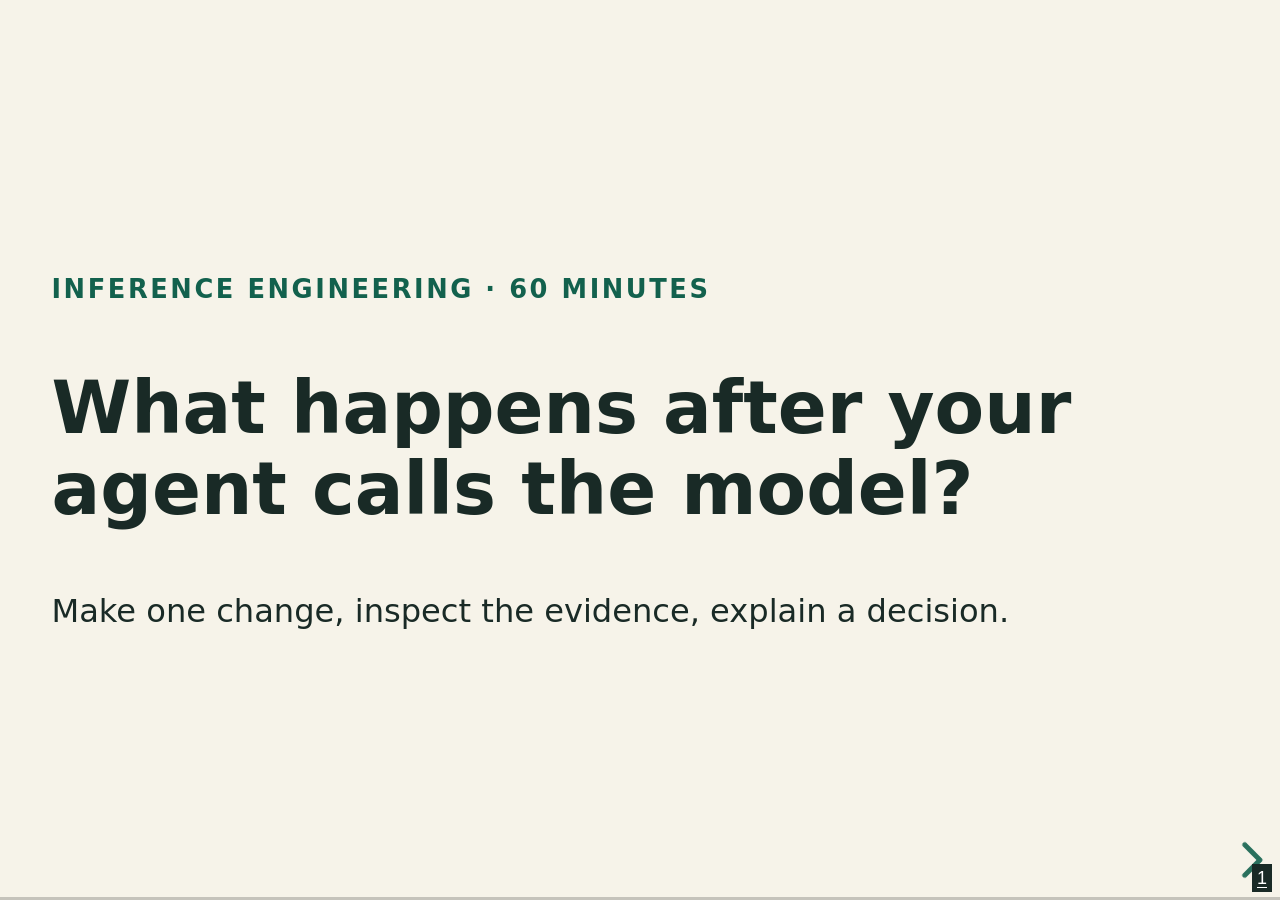
==== slides/index.html @ 0fb862ba "Build participant workshop with setup, editable exercises and solutions" ====
<!doctype html>
<html lang="en"><head><meta charset="utf-8"><meta name="viewport" content="width=device-width,initial-scale=1"><title>Inference workshop · from request to decision</title><link rel="stylesheet" href="vendor/reveal.css"><style>
:root{--paper:#f6f3e9;--ink:#192a26;--green:#12614d}.reveal-viewport{background:var(--paper)}.reveal{color:var(--ink);font:30px/1.4 system-ui,sans-serif}.reveal .slides{text-align:left}.reveal h1{font-size:2.25em;line-height:1.12}.reveal h2{font-size:1.65em;line-height:1.2}.reveal h3{font-size:.8em;color:var(--green);letter-spacing:.1em;text-transform:uppercase}.reveal p{margin:.6em 0}.reveal pre{box-shadow:none;background:#e5ebe3;border-left:5px solid var(--green);padding:18px;font-size:.62em;white-space:pre-wrap}.reveal code{font-family:ui-monospace,monospace}.reveal a{color:var(--green);text-underline-offset:.15em}.reveal small{font-size:.65em}.reveal .progress{color:var(--green)}.reveal .controls{color:var(--green)}.reveal .slide-number{font-size:18px;background:var(--ink)}.flow{display:flex;align-items:center;gap:24px;margin:40px 0}.flow span{border:2px solid var(--green);padding:20px}.reveal :focus-visible{outline:3px solid #9c4b19;outline-offset:5px}@media(prefers-reduced-motion:reduce){*{transition:none!important;animation:none!important}}@media print{.reveal section{page-break-after:always}}
</style></head><body><div class="reveal"><div class="slides">
<section><h3>Inference engineering · 60 minutes</h3><h1>What happens after your agent calls the model?</h1><p>Make one change, inspect the evidence, explain a decision.</p><aside class="notes">Ask: when you say faster, do you mean first useful text, one completed task, or finishing a batch? Invite two answers. This repo is a command-linked teaching companion; do not discuss candidate authors.</aside></section>
<section><h3>00–05 · Ready to work</h3><h2>Prove the small path first.</h2><pre>python3 workshop.py doctor
python3 workshop.py run 0 --repeat 1</pre><p>Open your editor and the saved JSON.</p><small>Windows: use <code>py -3</code> instead of <code>python3</code>.<br>Default: recorded data. Add <code>--source live</code> only when local setup passes.</small><aside class="notes">README and docs/SETUP.md contain installation and exact success criteria. Recorded mode does not require Ollama. Keep the room moving while any affected attendee switches tracks.</aside></section>
<section><h3>05–13 · Exercise 0</h3><h2>Follow one request.</h2><div class="flow"><span>Python client</span>→<span>Local Ollama</span>→<span>Text + counters</span></div><p>Read <code>generate()</code> in <code>workshop/runtime.py</code>.</p><pre>python3 workshop.py run 0 --source live --repeat 1</pre><small>Locate source, prompt, chunks, actual tokens and completion reason.</small><aside class="notes">If offline, omit --source live and explicitly describe the historic source. Point out that text chunks are not token counters. The final event establishes completion; a disconnected stream is a failed request.</aside></section>
<section><h3>13–23 · Exercise 1</h3><h2>When did useful text begin?</h2><p>Edit <code>exercises/ex01_stream.py</code>.</p><pre>python3 workshop.py check 1
python3 workshop.py run 1</pre><p>First nonempty text → first-text time.<br>Completed stream → request duration.</p><aside class="notes">The starter shows unfinished first-text timing. Find the first nonempty chunk and keep a zero timestamp. Compare participant_metrics with raw events. First-text time can include queueing and model loading; it is not GPU-only prefill.</aside></section>
<section><h3>23–33 · Exercise 2</h3><h2>Does a longer answer help?</h2><p>Edit <code>exercises/ex02_budget.py</code>: 32 → 96.</p><pre>python3 workshop.py check 2
python3 workshop.py run 2</pre><p>Predict, then inspect actual tokens, time and complete tips.</p><aside class="notes">Change only the second cap. Ask for at least three complete, actionable, nonduplicate workshop tips. Compare two repetitions, and say that a cap is not an exact length. Replaying the same saved run does not create another observation.</aside></section>
<section><h3>33–45 · Exercise 3</h3><h2>Four requests. One objective?</h2><p>Edit <code>exercises/ex03_concurrency.py</code>.</p><pre>python3 workshop.py check 3
python3 workshop.py run 3</pre><p>Compare one request's wait with the whole group's finish.</p><small>Saved data does not execute your scheduler; the code check does.<br>Use <code>--source live</code> to measure your implementation.</small><aside class="notes">Submit all jobs before waiting, bound max_workers, preserve order and propagate errors. Requested client concurrency is not observed model parallelism. The saved server allowed one model request at a time. Checkpoints verify overlap using mock jobs.</aside></section>
<section><h3>45–50 · Apply it</h3><h2>What would you change in your agent?</h2><p>Choose a user outcome and a quality floor.</p><p>Use a measurement to support one change.</p><p>Write what your evidence cannot tell you.</p><aside class="notes">Open docs/WORKSHEET.md. Take two examples and ask whether they optimize first response or total batch time. Quality and failed work matter alongside token speed.</aside></section>
<section><h3>50–55 · Read for mechanisms</h3><h2>Which bottleneck does the paper address?</h2><p><a href="https://arxiv.org/abs/2205.14135">FlashAttention</a> · attention and memory traffic</p><p><a href="https://arxiv.org/abs/2309.06180">PagedAttention / vLLM</a> · KV-cache memory management</p><p>What would you measure before adopting either?</p><aside class="notes">Keep this to five minutes. These local exercises do not benchmark either research implementation. Ask attendees to identify a resource, mechanism and test rather than repeat a speedup number.</aside></section>
<section><h3>55–60 · Close</h3><h2>Leave with an experiment.</h2><p>Keep the prompt and settings.<br>Keep the text and measurements.<br>State the next controlled change.</p><pre>python3 workshop.py check all</pre><small>Continue in <code>docs/WORKSHEET.md</code>; reference answers are in <code>solutions/</code>.</small><aside class="notes">Call out the limits: one device, two repetitions, fixed order and active prefix cache. Ask each attendee for one metric they will add to their own application. Leave time for questions and handoff.</aside></section>
</div></div><script src="vendor/reveal.js"></script><script src="vendor/notes.js"></script><script>Reveal.initialize({hash:true,slideNumber:true,transition:matchMedia('(prefers-reduced-motion: reduce)').matches?'none':'slide',width:1100,height:760,margin:.08,plugins:[RevealNotes]});</script></body></html>
---- slides/vendor/reveal.css ----
.reveal .stretch,.reveal .r-stretch{max-width:none;max-height:none}.reveal pre.stretch code,.reveal pre.r-stretch code{box-sizing:border-box;height:100%;max-height:100%}.reveal .r-fit-text{white-space:nowrap;display:inline-block}.reveal .r-stack{grid-template-rows:100%;display:grid}.reveal .r-stack>*{grid-area:1/1;margin:auto}.reveal .r-vstack,.reveal .r-hstack{display:flex}.reveal .r-vstack img,.reveal .r-vstack video,.reveal .r-hstack img,.reveal .r-hstack video{object-fit:contain;min-width:0;min-height:0}.reveal .r-vstack{flex-direction:column;justify-content:center;align-items:center}.reveal .r-hstack{flex-direction:row;justify-content:center;align-items:center}.reveal .items-stretch{align-items:stretch}.reveal .items-start{align-items:flex-start}.reveal .items-center{align-items:center}.reveal .items-end{align-items:flex-end}.reveal .justify-between{justify-content:space-between}.reveal .justify-around{justify-content:space-around}.reveal .justify-start{justify-content:flex-start}.reveal .justify-center{justify-content:center}.reveal .justify-end{justify-content:flex-end}html.reveal-full-page{width:100%;height:100vh;height:calc(var(--vh,1vh) * 100);height:100dvh;overflow:hidden}.reveal-viewport{color:#000;--r-controls-spacing:12px;--r-overlay-header-height:40px;--r-overlay-margin:0px;--r-overlay-padding:6px;--r-overlay-gap:5px;background-color:#fff;height:100%;margin:0;line-height:1;position:relative;overflow:hidden}@media screen and (width<=1024px),(height<=768px){.reveal-viewport{--r-overlay-header-height:26px}}.reveal-viewport:fullscreen{width:100%!important;height:100%!important;top:0!important;left:0!important;transform:none!important}.reveal .fragment{transition:all .2s}.reveal .fragment:not(.custom){opacity:0;visibility:hidden;will-change:opacity}.reveal .fragment.visible{opacity:1;visibility:inherit}.reveal .fragment.disabled{transition:none}.reveal .fragment.grow{opacity:1;visibility:inherit}.reveal .fragment.grow.visible{transform:scale(1.3)}.reveal .fragment.shrink{opacity:1;visibility:inherit}.reveal .fragment.shrink.visible{transform:scale(.7)}.reveal .fragment.zoom-in{transform:scale(.1)}.reveal .fragment.zoom-in.visible{transform:none}.reveal .fragment.fade-out{opacity:1;visibility:inherit}.reveal .fragment.fade-out.visible{opacity:0;visibility:hidden}.reveal .fragment.semi-fade-out{opacity:1;visibility:inherit}.reveal .fragment.semi-fade-out.visible{opacity:.5;visibility:inherit}.reveal .fragment.strike{opacity:1;visibility:inherit}.reveal .fragment.strike.visible{text-decoration:line-through}.reveal .fragment.fade-up{transform:translateY(40px)}.reveal .fragment.fade-up.visible{transform:translate(0)}.reveal .fragment.fade-down{transform:translateY(-40px)}.reveal .fragment.fade-down.visible{transform:translate(0)}.reveal .fragment.fade-right{transform:translate(-40px)}.reveal .fragment.fade-right.visible{transform:translate(0)}.reveal .fragment.fade-left{transform:translate(40px)}.reveal .fragment.fade-left.visible{transform:translate(0)}.reveal .fragment.fade-in-then-out,.reveal .fragment.current-visible{opacity:0;visibility:hidden}.reveal .fragment.fade-in-then-out.current-fragment,.reveal .fragment.current-visible.current-fragment{opacity:1;visibility:inherit}.reveal .fragment.fade-in-then-semi-out{opacity:0;visibility:hidden}.reveal .fragment.fade-in-then-semi-out.visible{opacity:.5;visibility:inherit}.reveal .fragment.fade-in-then-semi-out.current-fragment,.reveal .fragment.highlight-red,.reveal .fragment.highlight-current-red,.reveal .fragment.highlight-green,.reveal .fragment.highlight-current-green,.reveal .fragment.highlight-blue,.reveal .fragment.highlight-current-blue{opacity:1;visibility:inherit}.reveal .fragment.highlight-red.visible{color:#ff2c2d}.reveal .fragment.highlight-green.visible{color:#17ff2e}.reveal .fragment.highlight-blue.visible{color:#1b91ff}.reveal .fragment.highlight-current-red.current-fragment{color:#ff2c2d}.reveal .fragment.highlight-current-green.current-fragment{color:#17ff2e}.reveal .fragment.highlight-current-blue.current-fragment{color:#1b91ff}.reveal:after{content:"";font-style:italic}.reveal iframe{z-index:1}.reveal a{position:relative}@keyframes bounce-right{0%,10%,25%,40%,50%{transform:translate(0)}20%{transform:translate(10px)}30%{transform:translate(-5px)}}@keyframes bounce-left{0%,10%,25%,40%,50%{transform:translate(0)}20%{transform:translate(-10px)}30%{transform:translate(5px)}}@keyframes bounce-down{0%,10%,25%,40%,50%{transform:translateY(0)}20%{transform:translateY(10px)}30%{transform:translateY(-5px)}}.reveal .controls{top:auto;bottom:var(--r-controls-spacing);right:var(--r-controls-spacing);z-index:11;color:#000;pointer-events:none;font-size:10px;display:none;position:absolute;left:auto}.reveal .controls button{cursor:pointer;color:currentColor;z-index:2;pointer-events:auto;font-size:inherit;visibility:hidden;opacity:0;-webkit-appearance:none;-webkit-tap-highlight-color:#0000;background-color:#0000;border:0;outline:0;padding:0;transition:color .2s,opacity .2s,transform .2s;position:absolute;transform:scale(.9999)}.reveal .controls .controls-arrow:before,.reveal .controls .controls-arrow:after{content:"";transform-origin:.2em;will-change:transform;background-color:currentColor;border-radius:.25em;width:2.6em;height:.5em;transition:all .15s,background-color .8s;position:absolute;top:0;left:0}.reveal .controls .controls-arrow{width:3.6em;height:3.6em;position:relative}.reveal .controls .controls-arrow:before{transform:translate(.5em)translateY(1.55em)rotate(45deg)}.reveal .controls .controls-arrow:after{transform:translate(.5em)translateY(1.55em)rotate(-45deg)}.reveal .controls .controls-arrow:hover:before{transform:translate(.5em)translateY(1.55em)rotate(40deg)}.reveal .controls .controls-arrow:hover:after{transform:translate(.5em)translateY(1.55em)rotate(-40deg)}.reveal .controls .controls-arrow:active:before{transform:translate(.5em)translateY(1.55em)rotate(36deg)}.reveal .controls .controls-arrow:active:after{transform:translate(.5em)translateY(1.55em)rotate(-36deg)}.reveal .controls .navigate-left{bottom:3.2em;right:6.4em;transform:translate(-10px)}.reveal .controls .navigate-left.highlight{animation:2s ease-out 50 both bounce-left}.reveal .controls .navigate-right{bottom:3.2em;right:0;transform:translate(10px)}.reveal .controls .navigate-right .controls-arrow{transform:rotate(180deg)}.reveal .controls .navigate-right.highlight{animation:2s ease-out 50 both bounce-right}.reveal .controls .navigate-up{bottom:6.4em;right:3.2em;transform:translateY(-10px)}.reveal .controls .navigate-up .controls-arrow{transform:rotate(90deg)}.reveal .controls .navigate-down{padding-bottom:1.4em;bottom:-1.4em;right:3.2em;transform:translateY(10px)}.reveal .controls .navigate-down .controls-arrow{transform:rotate(-90deg)}.reveal .controls .navigate-down.highlight{animation:2s ease-out 50 both bounce-down}.reveal .controls[data-controls-back-arrows=faded] .navigate-up.enabled{opacity:.3}.reveal .controls[data-controls-back-arrows=faded] .navigate-up.enabled:hover{opacity:1}.reveal .controls[data-controls-back-arrows=hidden] .navigate-up.enabled{opacity:0;visibility:hidden}.reveal .controls .enabled{visibility:visible;opacity:.9;cursor:pointer;transform:none}.reveal .controls .enabled.fragmented{opacity:.5}.reveal .controls .enabled:hover,.reveal .controls .enabled.fragmented:hover{opacity:1}.reveal:not(.rtl) .controls[data-controls-back-arrows=faded] .navigate-left.enabled{opacity:.3}.reveal:not(.rtl) .controls[data-controls-back-arrows=faded] .navigate-left.enabled:hover{opacity:1}.reveal:not(.rtl) .controls[data-controls-back-arrows=hidden] .navigate-left.enabled{opacity:0;visibility:hidden}.reveal.rtl .controls[data-controls-back-arrows=faded] .navigate-right.enabled{opacity:.3}.reveal.rtl .controls[data-controls-back-arrows=faded] .navigate-right.enabled:hover{opacity:1}.reveal.rtl .controls[data-controls-back-arrows=hidden] .navigate-right.enabled{opacity:0;visibility:hidden}.reveal[data-navigation-mode=linear].has-horizontal-slides .navigate-up,.reveal[data-navigation-mode=linear].has-horizontal-slides .navigate-down{display:none}.reveal[data-navigation-mode=linear].has-horizontal-slides .navigate-left,.reveal:not(.has-vertical-slides) .controls .navigate-left{bottom:1.4em;right:5.5em}.reveal[data-navigation-mode=linear].has-horizontal-slides .navigate-right,.reveal:not(.has-vertical-slides) .controls .navigate-right{bottom:1.4em;right:.5em}.reveal:not(.has-horizontal-slides) .controls .navigate-up{bottom:5em;right:1.4em}.reveal:not(.has-horizontal-slides) .controls .navigate-down{bottom:.5em;right:1.4em}.reveal.has-dark-background .controls{color:#fff}.reveal.has-light-background .controls{color:#000}.reveal.no-hover .controls .controls-arrow:hover:before,.reveal.no-hover .controls .controls-arrow:active:before{transform:translate(.5em)translateY(1.55em)rotate(45deg)}.reveal.no-hover .controls .controls-arrow:hover:after,.reveal.no-hover .controls .controls-arrow:active:after{transform:translate(.5em)translateY(1.55em)rotate(-45deg)}@media screen and (width>=500px){.reveal-viewport{--r-controls-spacing:.8em}.reveal .controls[data-controls-layout=edges]{inset:0}.reveal .controls[data-controls-layout=edges] .navigate-left,.reveal .controls[data-controls-layout=edges] .navigate-right,.reveal .controls[data-controls-layout=edges] .navigate-up,.reveal .controls[data-controls-layout=edges] .navigate-down{bottom:auto;right:auto}.reveal .controls[data-controls-layout=edges] .navigate-left{top:50%;left:var(--r-controls-spacing);margin-top:-1.8em}.reveal .controls[data-controls-layout=edges] .navigate-right{top:50%;right:var(--r-controls-spacing);margin-top:-1.8em}.reveal .controls[data-controls-layout=edges] .navigate-up{top:var(--r-controls-spacing);margin-left:-1.8em;left:50%}.reveal .controls[data-controls-layout=edges] .navigate-down{bottom:calc(var(--r-controls-spacing) - 1.4em + .3em);margin-left:-1.8em;left:50%}}.reveal .progress{z-index:10;color:#fff;background-color:#0003;width:100%;height:3px;display:none;position:absolute;bottom:0;left:0}.reveal .progress:after{content:"";width:100%;height:10px;display:block;position:absolute;top:-10px}.reveal .progress span{transform-origin:0 0;background-color:currentColor;width:100%;height:100%;transition:transform .8s cubic-bezier(.26,.86,.44,.985);display:block;transform:scaleX(0)}.reveal .slide-number{z-index:31;color:#fff;background-color:#0006;padding:5px;font-family:Helvetica,sans-serif;font-size:12px;line-height:1;display:block;position:absolute;bottom:8px;right:8px}.reveal .slide-number a{color:currentColor}.reveal .slide-number-delimiter{margin:0 3px}.reveal{touch-action:pinch-zoom;width:100%;height:100%;position:relative;overflow:hidden}.reveal.embedded{touch-action:pan-y}.reveal.embedded.is-vertical-slide{touch-action:none}.reveal .slides{pointer-events:none;z-index:1;text-align:center;perspective:600px;perspective-origin:50% 40%;width:100%;height:100%;margin:auto;position:absolute;inset:0;overflow:visible}.reveal .slides>section{perspective:600px}.reveal .slides>section,.reveal .slides>section>section{pointer-events:auto;z-index:10;transform-style:flat;width:100%;transition:transform-origin .8s cubic-bezier(.26,.86,.44,.985),transform .8s cubic-bezier(.26,.86,.44,.985),visibility .8s cubic-bezier(.26,.86,.44,.985),opacity .8s cubic-bezier(.26,.86,.44,.985);display:none;position:absolute}.reveal[data-transition-speed=fast] .slides section{transition-duration:.4s}.reveal[data-transition-speed=slow] .slides section{transition-duration:1.2s}.reveal .slides section[data-transition-speed=fast]{transition-duration:.4s}.reveal .slides section[data-transition-speed=slow]{transition-duration:1.2s}.reveal .slides>section.stack{pointer-events:none;height:100%;padding-top:0;padding-bottom:0}.reveal .slides>section.present,.reveal .slides>section>section.present{z-index:11;opacity:1;display:block}.reveal .slides>section:empty,.reveal .slides>section>section:empty,.reveal .slides>section[data-background-interactive],.reveal .slides>section>section[data-background-interactive]{pointer-events:none}.reveal.center,.reveal.center .slides,.reveal.center .slides section{min-height:0!important}.reveal .slides>section:not(.present),.reveal .slides>section>section:not(.present){pointer-events:none}.reveal.overview .slides>section,.reveal.overview .slides>section>section{pointer-events:auto}.reveal .slides>section.past,.reveal .slides>section.future,.reveal .slides>section.past>section,.reveal .slides>section.future>section,.reveal .slides>section>section.past,.reveal .slides>section>section.future{opacity:0}.reveal .slides>section[data-transition=slide].past,.reveal .slides>section[data-transition~=slide-out].past,.reveal.slide .slides>section:not([data-transition]).past{transform:translate(-150%)}.reveal .slides>section[data-transition=slide].future,.reveal .slides>section[data-transition~=slide-in].future,.reveal.slide .slides>section:not([data-transition]).future{transform:translate(150%)}.reveal .slides>section>section[data-transition=slide].past,.reveal .slides>section>section[data-transition~=slide-out].past,.reveal.slide .slides>section>section:not([data-transition]).past{transform:translateY(-150%)}.reveal .slides>section>section[data-transition=slide].future,.reveal .slides>section>section[data-transition~=slide-in].future,.reveal.slide .slides>section>section:not([data-transition]).future{transform:translateY(150%)}.reveal .slides>section[data-transition=linear].past,.reveal .slides>section[data-transition~=linear-out].past,.reveal.linear .slides>section:not([data-transition]).past{transform:translate(-150%)}.reveal .slides>section[data-transition=linear].future,.reveal .slides>section[data-transition~=linear-in].future,.reveal.linear .slides>section:not([data-transition]).future{transform:translate(150%)}.reveal .slides>section>section[data-transition=linear].past,.reveal .slides>section>section[data-transition~=linear-out].past,.reveal.linear .slides>section>section:not([data-transition]).past{transform:translateY(-150%)}.reveal .slides>section>section[data-transition=linear].future,.reveal .slides>section>section[data-transition~=linear-in].future,.reveal.linear .slides>section>section:not([data-transition]).future{transform:translateY(150%)}.reveal .slides section[data-transition=default].stack,.reveal.default .slides section.stack{transform-style:preserve-3d}.reveal .slides>section[data-transition=default].past,.reveal .slides>section[data-transition~=default-out].past,.reveal.default .slides>section:not([data-transition]).past{transform:translate(-100%)rotateY(-90deg)translate(-100%)}.reveal .slides>section[data-transition=default].future,.reveal .slides>section[data-transition~=default-in].future,.reveal.default .slides>section:not([data-transition]).future{transform:translate(100%)rotateY(90deg)translate(100%)}.reveal .slides>section>section[data-transition=default].past,.reveal .slides>section>section[data-transition~=default-out].past,.reveal.default .slides>section>section:not([data-transition]).past{transform:translateY(-300px)rotateX(70deg)translateY(-300px)}.reveal .slides>section>section[data-transition=default].future,.reveal .slides>section>section[data-transition~=default-in].future,.reveal.default .slides>section>section:not([data-transition]).future{transform:translateY(300px)rotateX(-70deg)translateY(300px)}.reveal .slides section[data-transition=convex].stack,.reveal.convex .slides section.stack{transform-style:preserve-3d}.reveal .slides>section[data-transition=convex].past,.reveal .slides>section[data-transition~=convex-out].past,.reveal.convex .slides>section:not([data-transition]).past{transform:translate(-100%)rotateY(-90deg)translate(-100%)}.reveal .slides>section[data-transition=convex].future,.reveal .slides>section[data-transition~=convex-in].future,.reveal.convex .slides>section:not([data-transition]).future{transform:translate(100%)rotateY(90deg)translate(100%)}.reveal .slides>section>section[data-transition=convex].past,.reveal .slides>section>section[data-transition~=convex-out].past,.reveal.convex .slides>section>section:not([data-transition]).past{transform:translateY(-300px)rotateX(70deg)translateY(-300px)}.reveal .slides>section>section[data-transition=convex].future,.reveal .slides>section>section[data-transition~=convex-in].future,.reveal.convex .slides>section>section:not([data-transition]).future{transform:translateY(300px)rotateX(-70deg)translateY(300px)}.reveal .slides section[data-transition=concave].stack,.reveal.concave .slides section.stack{transform-style:preserve-3d}.reveal .slides>section[data-transition=concave].past,.reveal .slides>section[data-transition~=concave-out].past,.reveal.concave .slides>section:not([data-transition]).past{transform:translate(-100%)rotateY(90deg)translate(-100%)}.reveal .slides>section[data-transition=concave].future,.reveal .slides>section[data-transition~=concave-in].future,.reveal.concave .slides>section:not([data-transition]).future{transform:translate(100%)rotateY(-90deg)translate(100%)}.reveal .slides>section>section[data-transition=concave].past,.reveal .slides>section>section[data-transition~=concave-out].past,.reveal.concave .slides>section>section:not([data-transition]).past{transform:translateY(-80%)rotateX(-70deg)translateY(-80%)}.reveal .slides>section>section[data-transition=concave].future,.reveal .slides>section>section[data-transition~=concave-in].future,.reveal.concave .slides>section>section:not([data-transition]).future{transform:translateY(80%)rotateX(70deg)translateY(80%)}.reveal .slides section[data-transition=zoom],.reveal.zoom .slides section:not([data-transition]){transition-timing-function:ease}.reveal .slides>section[data-transition=zoom].past,.reveal .slides>section[data-transition~=zoom-out].past,.reveal.zoom .slides>section:not([data-transition]).past{visibility:hidden;transform:scale(16)}.reveal .slides>section[data-transition=zoom].future,.reveal .slides>section[data-transition~=zoom-in].future,.reveal.zoom .slides>section:not([data-transition]).future{visibility:hidden;transform:scale(.2)}.reveal .slides>section>section[data-transition=zoom].past,.reveal .slides>section>section[data-transition~=zoom-out].past,.reveal.zoom .slides>section>section:not([data-transition]).past{transform:scale(16)}.reveal .slides>section>section[data-transition=zoom].future,.reveal .slides>section>section[data-transition~=zoom-in].future,.reveal.zoom .slides>section>section:not([data-transition]).future{transform:scale(.2)}.reveal.cube .slides{perspective:1300px}.reveal.cube .slides section{backface-visibility:hidden;box-sizing:border-box;min-height:700px;transform-style:preserve-3d;padding:30px}.reveal.center.cube .slides section{min-height:0}.reveal.cube .slides section:not(.stack):before{content:"";background:#0000001a;border-radius:4px;width:100%;height:100%;display:block;position:absolute;top:0;left:0;transform:translateZ(-20px)}.reveal.cube .slides section:not(.stack):after{content:"";z-index:1;background:0 0;border-radius:4px;width:90%;height:30px;display:block;position:absolute;bottom:0;left:5%;transform:translateZ(-90px)rotateX(65deg);box-shadow:0 95px 25px #0003}.reveal.cube .slides>section.stack{background:0 0;padding:0}.reveal.cube .slides>section.past{transform-origin:100% 0;transform:translate(-100%)rotateY(-90deg)}.reveal.cube .slides>section.future{transform-origin:0 0;transform:translate(100%)rotateY(90deg)}.reveal.cube .slides>section>section.past{transform-origin:0 100%;transform:translateY(-100%)rotateX(90deg)}.reveal.cube .slides>section>section.future{transform-origin:0 0;transform:translateY(100%)rotateX(-90deg)}.reveal.page .slides{perspective-origin:0%;perspective:3000px}.reveal.page .slides section{box-sizing:border-box;min-height:700px;transform-style:preserve-3d;padding:30px}.reveal.page .slides section.past{z-index:12}.reveal.page .slides section:not(.stack):before{content:"";background:#0000001a;width:100%;height:100%;display:block;position:absolute;top:0;left:0;transform:translateZ(-20px)}.reveal.page .slides section:not(.stack):after{content:"";z-index:1;background:0 0;border-radius:4px;width:90%;height:30px;display:block;position:absolute;bottom:0;left:5%;transform:translateZ(-90px)rotateX(65deg);box-shadow:0 95px 25px #0003}.reveal.page .slides>section.stack{background:0 0;padding:0}.reveal.page .slides>section.past{transform-origin:0 0;transform:translate(-40%)rotateY(-80deg)}.reveal.page .slides>section.future{transform-origin:100% 0;transform:translate(0,0)}.reveal.page .slides>section>section.past{transform-origin:0 0;transform:translateY(-40%)rotateX(80deg)}.reveal.page .slides>section>section.future{transform-origin:0 100%;transform:translate(0,0)}.reveal .slides section[data-transition=fade],.reveal.fade .slides section:not([data-transition]),.reveal.fade .slides>section>section:not([data-transition]){transition:opacity .5s;transform:none}.reveal.fade.overview .slides section,.reveal.fade.overview .slides>section>section{transition:none}.reveal .slides section[data-transition=none],.reveal.none .slides section:not([data-transition]){transition:none;transform:none}.reveal .pause-overlay{visibility:hidden;opacity:0;z-index:100;background:#000;width:100%;height:100%;transition:all 1s;position:absolute;top:0;left:0}.reveal .pause-overlay .resume-button{color:#ccc;cursor:pointer;background:0 0;border:2px solid #ccc;border-radius:2px;padding:6px 14px;font-size:16px;position:absolute;bottom:20px;right:20px}.reveal .pause-overlay .resume-button:hover{color:#fff;border-color:#fff}.reveal.paused .pause-overlay{visibility:visible;opacity:1}.reveal .no-transition,.reveal .no-transition *,.reveal .slides.disable-slide-transitions section{transition:none!important}.reveal .slides.disable-slide-transitions section{transform:none!important}.reveal .backgrounds{perspective:600px;width:100%;height:100%;position:absolute;top:0;left:0}.reveal .slide-background{opacity:0;visibility:hidden;background-color:#0000;width:100%;height:100%;transition:all .8s cubic-bezier(.26,.86,.44,.985);display:none;position:absolute;overflow:hidden}.reveal .slide-background-content{background-position:50%;background-repeat:no-repeat;background-size:cover;width:100%;height:100%;position:absolute}.reveal .slide-background.stack{display:block}.reveal .slide-background.present{opacity:1;visibility:visible;z-index:2}.print-pdf .reveal .slide-background{opacity:1!important;visibility:visible!important}.reveal .slide-background video{object-fit:cover;width:100%;max-width:none;height:100%;max-height:none;position:absolute;top:0;left:0}.reveal .slide-background[data-background-size=contain] video{object-fit:contain}.reveal[data-background-transition=none]>.backgrounds .slide-background:not([data-background-transition]),.reveal>.backgrounds .slide-background[data-background-transition=none]{transition:none}.reveal[data-background-transition=slide]>.backgrounds .slide-background:not([data-background-transition]),.reveal>.backgrounds .slide-background[data-background-transition=slide]{opacity:1}.reveal[data-background-transition=slide]>.backgrounds .slide-background.past:not([data-background-transition]),.reveal>.backgrounds .slide-background.past[data-background-transition=slide]{transform:translate(-100%)}.reveal[data-background-transition=slide]>.backgrounds .slide-background.future:not([data-background-transition]),.reveal>.backgrounds .slide-background.future[data-background-transition=slide]{transform:translate(100%)}.reveal[data-background-transition=slide]>.backgrounds .slide-background>.slide-background.past:not([data-background-transition]),.reveal>.backgrounds .slide-background>.slide-background.past[data-background-transition=slide]{transform:translateY(-100%)}.reveal[data-background-transition=slide]>.backgrounds .slide-background>.slide-background.future:not([data-background-transition]),.reveal>.backgrounds .slide-background>.slide-background.future[data-background-transition=slide]{transform:translateY(100%)}.reveal[data-background-transition=convex]>.backgrounds .slide-background.past:not([data-background-transition]),.reveal>.backgrounds .slide-background.past[data-background-transition=convex]{opacity:0;transform:translate(-100%)rotateY(-90deg)translate(-100%)}.reveal[data-background-transition=convex]>.backgrounds .slide-background.future:not([data-background-transition]),.reveal>.backgrounds .slide-background.future[data-background-transition=convex]{opacity:0;transform:translate(100%)rotateY(90deg)translate(100%)}.reveal[data-background-transition=convex]>.backgrounds .slide-background>.slide-background.past:not([data-background-transition]),.reveal>.backgrounds .slide-background>.slide-background.past[data-background-transition=convex]{opacity:0;transform:translateY(-100%)rotateX(90deg)translateY(-100%)}.reveal[data-background-transition=convex]>.backgrounds .slide-background>.slide-background.future:not([data-background-transition]),.reveal>.backgrounds .slide-background>.slide-background.future[data-background-transition=convex]{opacity:0;transform:translateY(100%)rotateX(-90deg)translateY(100%)}.reveal[data-background-transition=concave]>.backgrounds .slide-background.past:not([data-background-transition]),.reveal>.backgrounds .slide-background.past[data-background-transition=concave]{opacity:0;transform:translate(-100%)rotateY(90deg)translate(-100%)}.reveal[data-background-transition=concave]>.backgrounds .slide-background.future:not([data-background-transition]),.reveal>.backgrounds .slide-background.future[data-background-transition=concave]{opacity:0;transform:translate(100%)rotateY(-90deg)translate(100%)}.reveal[data-background-transition=concave]>.backgrounds .slide-background>.slide-background.past:not([data-background-transition]),.reveal>.backgrounds .slide-background>.slide-background.past[data-background-transition=concave]{opacity:0;transform:translateY(-100%)rotateX(-90deg)translateY(-100%)}.reveal[data-background-transition=concave]>.backgrounds .slide-background>.slide-background.future:not([data-background-transition]),.reveal>.backgrounds .slide-background>.slide-background.future[data-background-transition=concave]{opacity:0;transform:translateY(100%)rotateX(90deg)translateY(100%)}.reveal[data-background-transition=zoom]>.backgrounds .slide-background:not([data-background-transition]),.reveal>.backgrounds .slide-background[data-background-transition=zoom]{transition-timing-function:ease}.reveal[data-background-transition=zoom]>.backgrounds .slide-background.past:not([data-background-transition]),.reveal>.backgrounds .slide-background.past[data-background-transition=zoom]{opacity:0;visibility:hidden;transform:scale(16)}.reveal[data-background-transition=zoom]>.backgrounds .slide-background.future:not([data-background-transition]),.reveal>.backgrounds .slide-background.future[data-background-transition=zoom]{opacity:0;visibility:hidden;transform:scale(.2)}.reveal[data-background-transition=zoom]>.backgrounds .slide-background>.slide-background.past:not([data-background-transition]),.reveal>.backgrounds .slide-background>.slide-background.past[data-background-transition=zoom]{opacity:0;visibility:hidden;transform:scale(16)}.reveal[data-background-transition=zoom]>.backgrounds .slide-background>.slide-background.future:not([data-background-transition]),.reveal>.backgrounds .slide-background>.slide-background.future[data-background-transition=zoom]{opacity:0;visibility:hidden;transform:scale(.2)}.reveal[data-transition-speed=fast]>.backgrounds .slide-background{transition-duration:.4s}.reveal[data-transition-speed=slow]>.backgrounds .slide-background{transition-duration:1.2s}.reveal [data-auto-animate-target^=unmatched]{will-change:opacity}.reveal section[data-auto-animate]:not(.stack):not([data-auto-animate=running]) [data-auto-animate-target^=unmatched]{opacity:0}.reveal.overview{perspective-origin:50%;perspective:700px}.reveal.overview .slides section{cursor:pointer;box-sizing:border-box;height:100%;overflow:hidden;opacity:1!important;visibility:visible!important;top:0!important}.reveal.overview .slides section:hover,.reveal.overview .slides section.present{outline-offset:10px;outline:10px solid #96969699}.reveal.overview .slides section.present{outline:10px solid var(--r-link-color)}.reveal.overview .slides section .fragment{opacity:1;transition:none}.reveal.overview .slides section:after,.reveal.overview .slides section:before{display:none!important}.reveal.overview .slides>section.stack{background:0 0;outline:none;padding:0;overflow:visible;top:0!important}.reveal.overview .backgrounds{perspective:inherit}.reveal.overview .backgrounds .slide-background{opacity:1;visibility:visible;outline-offset:10px;outline:10px solid #9696961a}.reveal.overview .backgrounds .slide-background.stack{overflow:visible}.reveal.overview .slides section,.reveal.overview-deactivating .slides section,.reveal.overview .backgrounds .slide-background,.reveal.overview-deactivating .backgrounds .slide-background{transition:none}.reveal.rtl .slides,.reveal.rtl .slides h1,.reveal.rtl .slides h2,.reveal.rtl .slides h3,.reveal.rtl .slides h4,.reveal.rtl .slides h5,.reveal.rtl .slides h6{direction:rtl;font-family:sans-serif}.reveal.rtl pre,.reveal.rtl code{direction:ltr}.reveal.rtl ol,.reveal.rtl ul{text-align:right}.reveal.rtl .progress span{transform-origin:100% 0}.reveal.has-parallax-background .backgrounds{transition:all .8s}.reveal.has-parallax-background[data-transition-speed=fast] .backgrounds{transition-duration:.4s}.reveal.has-parallax-background[data-transition-speed=slow] .backgrounds{transition-duration:1.2s}@keyframes fade-in{0%{opacity:0}to{opacity:1}}@keyframes scale-up{0%{transform:scale(.95)}to{transform:scale(1)}}.reveal [data-preview-image],.reveal [data-preview-video],.reveal [data-preview-link]:not(a):not([data-preview-link=false]){cursor:zoom-in}.r-overlay{top:var(--r-overlay-margin);right:var(--r-overlay-margin);bottom:var(--r-overlay-margin);left:var(--r-overlay-margin);border-radius:min(var(--r-overlay-margin), 6px);z-index:99;-webkit-backdrop-filter:blur(10px);backdrop-filter:blur(10px);color:#fff;background:#000000f2;font-family:ui-sans-serif,system-ui,-apple-system,Helvetica,sans-serif;transition:all .3s;animation:.3s fade-in;position:absolute}.r-overlay-viewport{top:var(--r-overlay-padding);right:var(--r-overlay-padding);bottom:var(--r-overlay-padding);left:var(--r-overlay-padding);gap:var(--r-overlay-gap);flex-direction:column;display:flex;position:absolute}.r-overlay-header{z-index:2;box-sizing:border-box;height:var(--r-overlay-header-height);justify-content:flex-end;align-items:center;gap:6px;display:flex}.r-overlay-header .r-overlay-header-button{all:unset;min-width:var(--r-overlay-header-height);min-height:var(--r-overlay-header-height);padding:0 calc(var(--r-overlay-header-height) / 4);opacity:1;cursor:pointer;box-sizing:border-box;border-radius:6px;justify-content:center;align-items:center;gap:8px;font-size:18px;display:flex}.r-overlay-header .r-overlay-header-button:hover{opacity:1;background-color:#ffffff26}.r-overlay-header .icon{background-position:50%;background-repeat:no-repeat;background-size:100%;width:20px;height:20px;display:inline-block}.r-overlay-close .icon{background-image:url([data-uri])}.r-overlay-external .icon{background-image:url([data-uri])}.r-overlay-content{background-color:#141414cc;border-radius:6px;flex-grow:1;place-items:center;animation:.5s cubic-bezier(.26,.86,.44,.985) scale-up;display:grid;position:relative;overflow:hidden}.r-overlay-spinner{z-index:10;visibility:hidden;opacity:0;background-image:url([data-uri]%2F%2F%2F6%2Bvr8nJybW1tcDAwOjo6Nvb26ioqKOjo7Ozs%2FLy8vz8%2FAAAAAAAAAAAACH%2FC05FVFNDQVBFMi4wAwEAAAAh%2FhpDcmVhdGVkIHdpdGggYWpheGxvYWQuaW5mbwAh%[base64]%2FV%2FnmOM82XiHRLYKhKP1oZmADdEAAAh%2BQQJCgAAACwAAAAAIAAgAAAE6hDISWlZpOrNp1lGNRSdRpDUolIGw5RUYhhHukqFu8DsrEyqnWThGvAmhVlteBvojpTDDBUEIFwMFBRAmBkSgOrBFZogCASwBDEY%2FCZSg7GSE0gSCjQBMVG023xWBhklAnoEdhQEfyNqMIcKjhRsjEdnezB%2BA4k8gTwJhFuiW4dokXiloUepBAp5qaKpp6%2BHo7aWW54wl7obvEe0kRuoplCGepwSx2jJvqHEmGt6whJpGpfJCHmOoNHKaHx61WiSR92E4lbFoq%2BB6QDtuetcaBPnW6%2BO7wDHpIiK9SaVK5GgV543tzjgGcghAgAh%[base64]%2B%2BG%2Bw48edZPK%2BM6hLJpQg484enXIdQFSS1u6UhksENEQAAIfkECQoAAAAsAAAAACAAIAAABOcQyEmpGKLqzWcZRVUQnZYg1aBSh2GUVEIQ2aQOE%2BG%2BcD4ntpWkZQj1JIiZIogDFFyHI0UxQwFugMSOFIPJftfVAEoZLBbcLEFhlQiqGp1Vd140AUklUN3eCA51C1EWMzMCezCBBmkxVIVHBWd3HHl9JQOIJSdSnJ0TDKChCwUJjoWMPaGqDKannasMo6WnM562R5YluZRwur0wpgqZE7NKUm%2BFNRPIhjBJxKZteWuIBMN4zRMIVIhffcgojwCF117i4nlLnY5ztRLsnOk%2BaV%2BoJY7V7m76PdkS4trKcdg0Zc0tTcKkRAAAIfkECQoAAAAsAAAAACAAIAAABO4QyEkpKqjqzScpRaVkXZWQEximw1BSCUEIlDohrft6cpKCk5xid5MNJTaAIkekKGQkWyKHkvhKsR7ARmitkAYDYRIbUQRQjWBwJRzChi9CRlBcY1UN4g0%[base64]%[base64]%2BE71SRQeyqUToLA7VxF0JDyIQh%2FMVVPMt1ECZlfcjZJ9mIKoaTl1MRIl5o4CUKXOwmyrCInCKqcWtvadL2SYhyASyNDJ0uIiRMDjI0Fd30%2FiI2UA5GSS5UDj2l6NoqgOgN4gksEBgYFf0FDqKgHnyZ9OX8HrgYHdHpcHQULXAS2qKpENRg7eAMLC7kTBaixUYFkKAzWAAnLC7FLVxLWDBLKCwaKTULgEwbLA4hJtOkSBNqITT3xEgfLpBtzE%2FjiuL04RGEBgwWhShRgQExHBAAh%2BQQJCgAAACwAAAAAIAAgAAAE7xDISWlSqerNpyJKhWRdlSAVoVLCWk6JKlAqAavhO9UkUHsqlE6CwO1cRdCQ8iEIfzFVTzLdRAmZX3I2SfZiCqGk5dTESJeaOAlClzsJsqwiJwiqnFrb2nS9kmIcgEsjQydLiIlHehhpejaIjzh9eomSjZR%[base64]%2BE71SRQeyqUToLA7VxF0JDyIQh%[base64]%2BE71SRQeyqUToLA7VxF0JDyIQh%2FMVVPMt1ECZlfcjZJ9mIKoaTl1MRIl5o4CUKXOwmyrCInCKqcWtvadL2SYhyASyNDJ0uIiUd6GAULDJCRiXo1CpGXDJOUjY%2BYip9DhToJA4RBLwMLCwVDfRgbBAaqqoZ1XBMHswsHtxtFaH1iqaoGNgAIxRpbFAgfPQSqpbgGBqUD1wBXeCYp1AYZ19JJOYgH1KwA4UBvQwXUBxPqVD9L3sbp2BNk2xvvFPJd%2BMFCN6HAAIKgNggY0KtEBAAh%[base64]%2BvsYMDAzZQPC9VCNkDWUhGkuE5PxJNwiUK4UfLzOlD4WvzAHaoG9nxPi5d%2BjYUqfAhhykOFwJWiAAAIfkECQoAAAAsAAAAACAAIAAABPAQyElpUqnqzaciSoVkXVUMFaFSwlpOCcMYlErAavhOMnNLNo8KsZsMZItJEIDIFSkLGQoQTNhIsFehRww2CQLKF0tYGKYSg%2BygsZIuNqJksKgbfgIGepNo2cIUB3V1B3IvNiBYNQaDSTtfhhx0CwVPI0UJe0%2Bbm4g5VgcGoqOcnjmjqDSdnhgEoamcsZuXO1aWQy8KAwOAuTYYGwi7w5h%2BKr0SJ8MFihpNbx%2B4Erq7BYBuzsdiH1jCAzoSfl0rVirNbRXlBBlLX%2BBP0XJLAPGzTkAuAOqb0WT5AH7OcdCm5B8TgRwSRKIHQtaLCwg1RAAAOwAAAAAAAAAAAA%3D%3D);width:32px;height:32px;margin:-16px 0 0 -16px;display:block;position:absolute;top:50%;left:50%}.r-overlay-preview .r-overlay-content iframe{opacity:0;visibility:hidden;border:0;width:100%;max-width:100%;height:100%;max-height:100%;transition:all .3s}.r-overlay-preview[data-state=loaded] iframe{opacity:1;visibility:visible}.r-overlay-preview .r-overlay-content img,.r-overlay-preview .r-overlay-content video{object-fit:scale-down;width:100%;max-width:100%;height:100%;max-height:100%;margin:0;position:absolute}.r-overlay-preview[data-preview-fit=none] img,.r-overlay-preview[data-preview-fit=none] video{object-fit:none}.r-overlay-preview[data-preview-fit=scale-down] img,.r-overlay-preview[data-preview-fit=scale-down] video{object-fit:scale-down}.r-overlay-preview[data-preview-fit=contain] img,.r-overlay-preview[data-preview-fit=contain] video{object-fit:contain}.r-overlay-preview[data-preview-fit=cover] img,.r-overlay-preview[data-preview-fit=cover] video{object-fit:cover}.r-overlay-preview[data-state=loaded] .r-overlay-content-inner{z-index:-1;text-align:center;letter-spacing:normal;width:100%;position:absolute;top:45%;left:0}.r-overlay-preview .r-overlay-error{color:orange;font-size:18px}.r-overlay-preview .x-frame-error{opacity:0;transition:opacity .3s .3s}.r-overlay-preview[data-state=loaded] .x-frame-error{opacity:1}.r-overlay-preview[data-state=loading] .r-overlay-spinner{opacity:.6;visibility:visible}.r-overlay-help .r-overlay-content{overflow:auto}.r-overlay-help-content{text-align:center;letter-spacing:normal;max-width:560px;margin:auto;padding:20px 0}.r-overlay-help-content .title{margin-top:0;font-size:20px}.r-overlay-help .r-overlay-help-content table{border-collapse:collapse;text-align:left;border:1px solid #fff;font-size:16px}.r-overlay-help .r-overlay-help-content table th,.r-overlay-help .r-overlay-help-content table td{vertical-align:middle;border:1px solid #fff;width:240px;padding:14px}.r-overlay-help .r-overlay-help-content table th{padding-top:20px;padding-bottom:20px}.reveal .playback{z-index:30;cursor:pointer;-webkit-tap-highlight-color:#0000;transition:all .4s;position:absolute;bottom:20px;left:15px}.reveal.overview .playback{opacity:0;visibility:hidden}.reveal .hljs{min-height:100%}.reveal .hljs table{margin:initial}.reveal .hljs-ln-code,.reveal .hljs-ln-numbers{border:0;padding:0}.reveal .hljs-ln-numbers{opacity:.6;text-align:right;vertical-align:top;padding-right:.75em}.reveal .hljs.has-highlights tr:not(.highlight-line){opacity:.4}.reveal .hljs.has-highlights.fragment{transition:all .2s}.reveal .hljs:not(:first-child).fragment{box-sizing:border-box;width:100%;position:absolute;top:0;left:0}.reveal pre[data-auto-animate-target]{overflow:hidden}.reveal pre[data-auto-animate-target] code{height:100%}.reveal .roll{vertical-align:top;perspective:400px;perspective-origin:50%;line-height:1.2;display:inline-block;overflow:hidden}.reveal .roll:hover{text-shadow:none;background:0 0}.reveal .roll span{pointer-events:none;transform-origin:50% 0;transform-style:preserve-3d;backface-visibility:hidden;padding:0 2px;transition:all .4s;display:block;position:relative}.reveal .roll:hover span{background:#00000080;transform:translateZ(-45px)rotateX(90deg)}.reveal .roll span:after{content:attr(data-title);backface-visibility:hidden;transform-origin:50% 0;padding:0 2px;display:block;position:absolute;top:0;left:0;transform:translateY(110%)rotateX(-90deg)}.reveal aside.notes{display:none}.reveal .speaker-notes{z-index:1;color:#222;box-sizing:border-box;text-align:left;-webkit-overflow-scrolling:touch;background-color:#f5f5f5;border:1px solid #0000000d;width:33.3333%;height:100%;padding:14px 18px;font-family:Helvetica,sans-serif;font-size:18px;line-height:1.4;display:none;position:absolute;top:0;left:100%;overflow:auto}.reveal .speaker-notes .notes-placeholder{color:#ccc;font-style:italic}.reveal .speaker-notes:focus{outline:none}.reveal .speaker-notes:before{content:"Speaker notes";opacity:.5;margin-bottom:10px;display:block}.reveal.show-notes{max-width:75%;overflow:visible}.reveal.show-notes .speaker-notes{display:block}@media screen and (width>=1600px){.reveal .speaker-notes{font-size:20px}}@media screen and (width<=1024px){.reveal.show-notes{border-left:0;max-width:none;max-height:70vh;overflow:visible}.reveal.show-notes .speaker-notes{border:0;width:100%;height:30vh;top:100%;left:0}}@media screen and (width<=600px){.reveal.show-notes{max-height:60vh}.reveal.show-notes .speaker-notes{height:40vh;top:100%}.reveal .speaker-notes{font-size:14px}}.reveal .jump-to-slide{z-index:30;-webkit-tap-highlight-color:#0000;font-size:32px;position:absolute;top:15px;left:15px}.reveal .jump-to-slide-input{font-size:inherit;color:currentColor;background:0 0;border:0;padding:8px}.reveal .jump-to-slide-input::placeholder{color:currentColor;opacity:.5}.reveal.has-dark-background .jump-to-slide-input{color:#fff}.reveal.has-light-background .jump-to-slide-input{color:#222}.reveal .jump-to-slide-input:focus{outline:none}.reveal .r-overlay-button{all:unset;z-index:30;cursor:pointer;-webkit-tap-highlight-color:#0000;appearance:none;color:#fff;background:#000000b3;border-radius:5px;justify-content:center;align-items:center;padding:10px;font-size:.4em;display:flex;position:absolute}.reveal .r-overlay-button:hover{background:#000000e6}.reveal.has-light-background .r-overlay-button{color:#222;background:#ffffffb3}.reveal.has-light-background .r-overlay-button:hover{background:#ffffffe6}.reveal .r-media-play-button{bottom:20px;left:15px}.zoomed .reveal *,.zoomed .reveal :before,.zoomed .reveal :after{backface-visibility:visible!important}.zoomed .reveal .progress,.zoomed .reveal .controls{opacity:0}.zoomed .reveal .roll span{background:0 0}.zoomed .reveal .roll span:after,.reveal-viewport.loading-scroll-mode{visibility:hidden}.reveal-viewport.reveal-scroll{z-index:1;--r-scrollbar-width:7px;--r-scrollbar-trigger-size:5px;--r-controls-spacing:8px;margin:0 auto;overflow:hidden auto}@media screen and (width<=500px){.reveal-viewport.reveal-scroll{--r-scrollbar-width:3px;--r-scrollbar-trigger-size:3px}}.reveal-viewport.reveal-scroll .controls,.reveal-viewport.reveal-scroll .progress,.reveal-viewport.reveal-scroll .playback,.reveal-viewport.reveal-scroll .backgrounds,.reveal-viewport.reveal-scroll .slide-number,.reveal-viewport.reveal-scroll .speaker-notes{display:none!important}.reveal-viewport.reveal-scroll .r-overlay,.reveal-viewport.reveal-scroll .pause-overlay,.reveal-viewport.reveal-scroll .r-media-play-button{position:fixed}.reveal-viewport.reveal-scroll .reveal{touch-action:manipulation;overflow:visible}.reveal-viewport.reveal-scroll .slides{pointer-events:initial;perspective:none;perspective-origin:50%;margin:0;padding:0;display:block;position:static;top:auto;left:auto;overflow:visible;width:100%!important}.reveal-viewport.reveal-scroll .scroll-page{width:100%;height:calc(var(--page-height) + var(--page-scroll-padding));z-index:1;position:relative;overflow:visible}.reveal-viewport.reveal-scroll .scroll-page-sticky{height:var(--page-height);position:sticky;top:0}.reveal-viewport.reveal-scroll .scroll-page-content{width:100%;height:100%;position:absolute;top:0;left:0;overflow:hidden}.reveal-viewport.reveal-scroll .scroll-page section{visibility:visible!important;width:var(--slide-width)!important;height:var(--slide-height)!important;opacity:1!important;transform:scale(var(--slide-scale)) translate(-50%, -50%)!important;transform-style:flat!important;transform-origin:0 0!important;display:block!important;position:absolute!important;top:50%!important;left:50%!important}.reveal-viewport.reveal-scroll .slide-background{visibility:visible;opacity:1;touch-action:manipulation;width:100%;height:100%;position:absolute;top:0;left:0;z-index:auto!important;display:block!important}.reveal-viewport.reveal-scroll[data-scrollbar=true]::-webkit-scrollbar{display:none}.reveal-viewport.reveal-scroll[data-scrollbar=auto]::-webkit-scrollbar{display:none}.reveal-viewport.reveal-scroll[data-scrollbar=true],.reveal-viewport.reveal-scroll[data-scrollbar=auto]{scrollbar-width:none}.reveal.has-dark-background,.reveal-viewport.has-dark-background{--r-overlay-element-bg-color:240, 240, 240;--r-overlay-element-fg-color:0, 0, 0}.reveal.has-light-background,.reveal-viewport.has-light-background{--r-overlay-element-bg-color:0, 0, 0;--r-overlay-element-fg-color:240, 240, 240}.reveal-viewport.reveal-scroll .scrollbar{z-index:20;opacity:0;transition:all .3s;position:sticky;top:50%}.reveal-viewport.reveal-scroll .scrollbar.visible,.reveal-viewport.reveal-scroll .scrollbar:hover{opacity:1}.reveal-viewport.reveal-scroll .scrollbar .scrollbar-inner{width:var(--r-scrollbar-width);height:calc(var(--viewport-height) - var(--r-controls-spacing) * 2);right:var(--r-controls-spacing);border-radius:var(--r-scrollbar-width);z-index:10;position:absolute;top:0;transform:translateY(-50%)}.reveal-viewport.reveal-scroll .scrollbar .scrollbar-playhead{width:var(--r-scrollbar-width);height:var(--r-scrollbar-width);border-radius:var(--r-scrollbar-width);background-color:rgba(var(--r-overlay-element-bg-color), 1);z-index:11;transition:background-color .2s;position:absolute;top:0;left:0}.reveal-viewport.reveal-scroll .scrollbar .scrollbar-slide{background-color:rgba(var(--r-overlay-element-bg-color), .2);width:100%;box-shadow:0 0 0px 1px rgba(var(--r-overlay-element-fg-color), .1);border-radius:var(--r-scrollbar-width);transition:background-color .2s;position:absolute}.reveal-viewport.reveal-scroll .scrollbar .scrollbar-slide:after{content:"";z-index:-1;background:0 0;width:200%;height:100%;position:absolute;top:0;left:-50%}.reveal-viewport.reveal-scroll .scrollbar .scrollbar-slide:hover,.reveal-viewport.reveal-scroll .scrollbar .scrollbar-slide.active{background-color:rgba(var(--r-overlay-element-bg-color), .4)}.reveal-viewport.reveal-scroll .scrollbar .scrollbar-trigger{width:100%;transition:background-color .2s;position:absolute}.reveal-viewport.reveal-scroll .scrollbar .scrollbar-slide.active.has-triggers{background-color:rgba(var(--r-overlay-element-bg-color), .4);z-index:10}.reveal-viewport.reveal-scroll .scrollbar .scrollbar-slide.active .scrollbar-trigger:after{content:"";width:var(--r-scrollbar-trigger-size);height:var(--r-scrollbar-trigger-size);background-color:rgba(var(--r-overlay-element-bg-color), 1);opacity:.4;border-radius:20px;transition:transform .2s,opacity .2s;position:absolute;top:50%;left:50%;transform:translate(-50%,-50%)}.reveal-viewport.reveal-scroll .scrollbar .scrollbar-slide.active .scrollbar-trigger.active:after,.reveal-viewport.reveal-scroll .scrollbar .scrollbar-slide.active .scrollbar-trigger.active~.scrollbar-trigger:after{opacity:1}.reveal-viewport.reveal-scroll .scrollbar .scrollbar-slide.active .scrollbar-trigger~.scrollbar-trigger.active:after{transform:translate(calc(var(--r-scrollbar-width) * -2), 0);background-color:rgba(var(--r-overlay-element-bg-color), 1)}@media (pointer:coarse){.reveal .controls{font-size:clamp(10px,2.5vmin,40px)}.reveal .progress{height:clamp(3px,.75vmin,10px)}.reveal .r-overlay-button{padding:clamp(.2em,2vmin,1em);font-size:clamp(.4em,3vmin,1em)}}html.reveal-print *{-webkit-print-color-adjust:exact}html.reveal-print{width:100%;height:100%;overflow:visible}html.reveal-print body{border:0;padding:0;overflow:visible;float:none!important;margin:0 auto!important}html.reveal-print .nestedarrow,html.reveal-print .reveal .controls,html.reveal-print .reveal .progress,html.reveal-print .reveal .playback,html.reveal-print .reveal.overview,html.reveal-print .state-background{display:none!important}html.reveal-print .reveal pre code{overflow:hidden!important}html.reveal-print .reveal{width:auto!important;height:auto!important;overflow:hidden!important}html.reveal-print .reveal .slides{pointer-events:initial;perspective:none;perspective-origin:50%;display:block;position:static;top:auto;left:auto;overflow:visible;zoom:1!important;width:100%!important;height:auto!important;margin:0!important;padding:0!important}html.reveal-print .reveal .slides .pdf-page{z-index:1;page-break-after:always;position:relative;overflow:hidden}html.reveal-print .reveal .slides .pdf-page:last-of-type{page-break-after:avoid}html.reveal-print .reveal .slides section{min-height:1px;visibility:visible!important;box-sizing:border-box!important;opacity:1!important;transform-style:flat!important;margin:0!important;padding:0!important;display:block!important;position:absolute!important;transform:none!important}html.reveal-print .reveal section.stack{page-break-after:avoid!important;height:auto!important;min-height:auto!important;margin:0!important;padding:0!important;position:relative!important}html.reveal-print .reveal img{box-shadow:none}html.reveal-print .reveal .backgrounds{display:none}html.reveal-print .reveal .slide-background{width:100%;height:100%;position:absolute;top:0;left:0;z-index:auto!important;display:block!important}html.reveal-print .reveal.show-notes{max-width:none;max-height:none}html.reveal-print .reveal .speaker-notes-pdf{z-index:100;width:100%;height:auto;max-height:none;display:block;inset:auto}html.reveal-print .reveal .speaker-notes-pdf[data-layout=separate-page]{color:inherit;page-break-after:always;background-color:#0000;border:0;padding:20px;position:relative}html.reveal-print .reveal .slide-number-pdf{visibility:visible;font-size:14px;display:block;position:absolute}html.reveal-print .aria-status{display:none}@media print{html:not(.print-pdf){width:auto;height:auto;overflow:visible}html:not(.print-pdf) body{margin:0;padding:0;overflow:visible}html:not(.print-pdf) .reveal{background:#fff;font-size:20pt}html:not(.print-pdf) .reveal .controls,html:not(.print-pdf) .reveal .state-background,html:not(.print-pdf) .reveal .progress,html:not(.print-pdf) .reveal .backgrounds,html:not(.print-pdf) .reveal .slide-number{display:none!important}html:not(.print-pdf) .reveal p,html:not(.print-pdf) .reveal td,html:not(.print-pdf) .reveal li{color:#000;font-size:20pt!important}html:not(.print-pdf) .reveal h1,html:not(.print-pdf) .reveal h2,html:not(.print-pdf) .reveal h3,html:not(.print-pdf) .reveal h4,html:not(.print-pdf) .reveal h5,html:not(.print-pdf) .reveal h6{text-align:left;letter-spacing:normal;height:auto;line-height:normal;color:#000!important}html:not(.print-pdf) .reveal h1{font-size:28pt!important}html:not(.print-pdf) .reveal h2{font-size:24pt!important}html:not(.print-pdf) .reveal h3{font-size:22pt!important}html:not(.print-pdf) .reveal h4{font-variant:small-caps;font-size:22pt!important}html:not(.print-pdf) .reveal h5{font-size:21pt!important}html:not(.print-pdf) .reveal h6{font-style:italic;font-size:20pt!important}html:not(.print-pdf) .reveal a:link,html:not(.print-pdf) .reveal a:visited{font-weight:700;text-decoration:underline;color:#000!important}html:not(.print-pdf) .reveal ul,html:not(.print-pdf) .reveal ol,html:not(.print-pdf) .reveal div,html:not(.print-pdf) .reveal p{visibility:visible;width:auto;height:auto;margin:0;display:block;position:static;overflow:visible;text-align:left!important}html:not(.print-pdf) .reveal pre,html:not(.print-pdf) .reveal table{margin-left:0;margin-right:0}html:not(.print-pdf) .reveal pre code{padding:20px}html:not(.print-pdf) .reveal blockquote{margin:20px 0}html:not(.print-pdf) .reveal .slides{perspective:none;perspective-origin:50%;zoom:1!important;text-align:left!important;width:auto!important;height:auto!important;margin-top:0!important;margin-left:0!important;padding:0!important;display:block!important;position:static!important;top:0!important;left:0!important;overflow:visible!important;transform:none!important}html:not(.print-pdf) .reveal .slides section{visibility:visible!important;z-index:auto!important;opacity:1!important;page-break-after:always!important;transform-style:flat!important;width:auto!important;height:auto!important;margin-top:0!important;margin-left:0!important;padding:60px 20px!important;transition:none!important;display:block!important;position:static!important;top:0!important;left:0!important;overflow:visible!important;transform:none!important}html:not(.print-pdf) .reveal .slides section.stack{padding:0!important}html:not(.print-pdf) .reveal .slides section:last-of-type{page-break-after:avoid!important}html:not(.print-pdf) .reveal .slides section .fragment{opacity:1!important;visibility:visible!important;transform:none!important}html:not(.print-pdf) .reveal .r-fit-text{white-space:normal!important}html:not(.print-pdf) .reveal section img{box-shadow:none;background:#fff;border:1px solid #666;margin:15px 0;display:block}html:not(.print-pdf) .reveal section small{font-size:.8em}html:not(.print-pdf) .reveal .hljs{white-space:pre-wrap;word-wrap:break-word;word-break:break-word;max-height:100%;font-size:15pt}html:not(.print-pdf) .reveal .hljs .hljs-ln-numbers{white-space:nowrap}html:not(.print-pdf) .reveal .hljs td{font-size:inherit!important;color:inherit!important}}
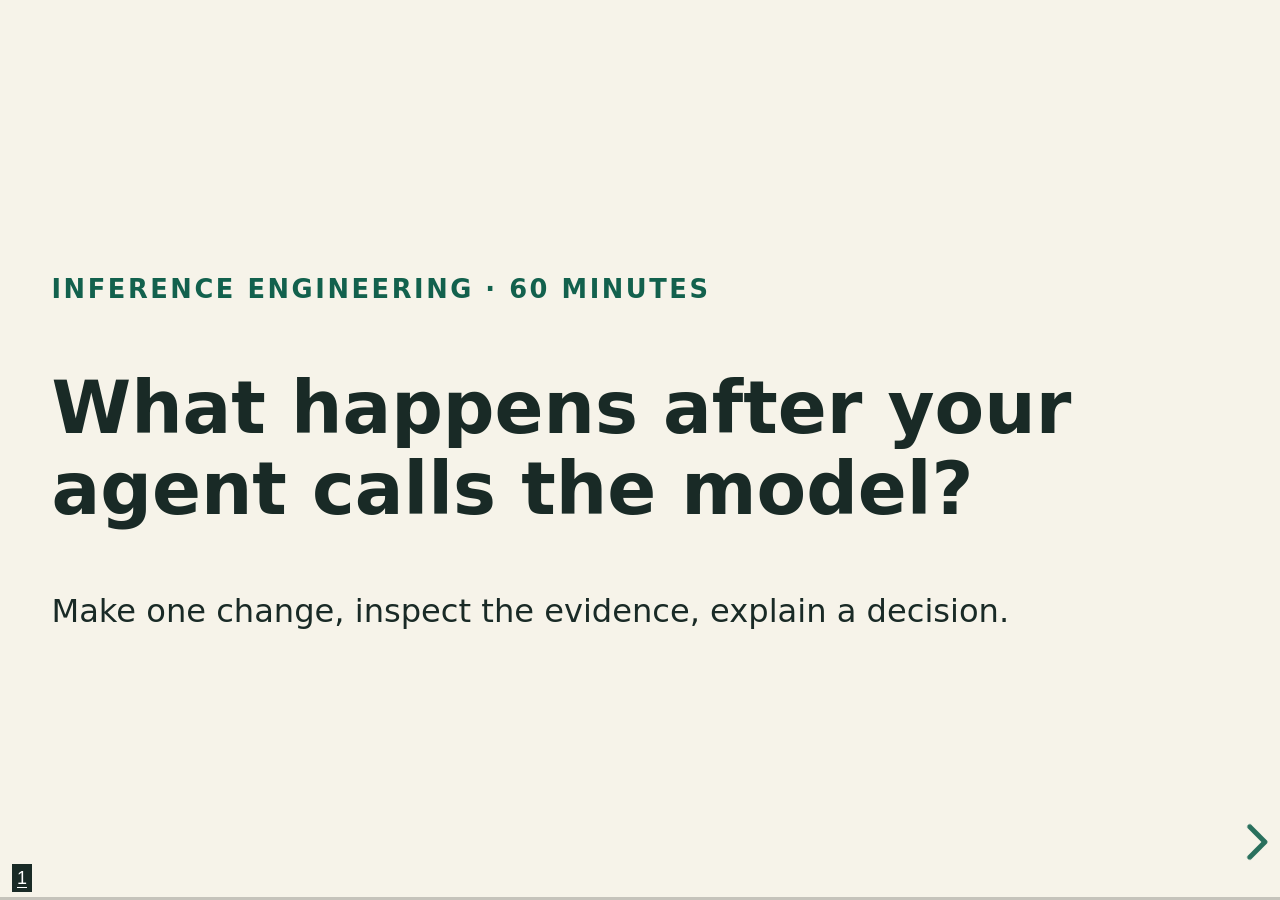
==== commit 7d27f240: "Explain exercise edits and results with book chapter references" ====
--- a/slides/index.html
+++ b/slides/index.html
@@ -1,6 +1,6 @@
 <!doctype html>
 <html lang="en"><head><meta charset="utf-8"><meta name="viewport" content="width=device-width,initial-scale=1"><title>Inference workshop · from request to decision</title><link rel="stylesheet" href="vendor/reveal.css"><style>
-:root{--paper:#f6f3e9;--ink:#192a26;--green:#12614d}.reveal-viewport{background:var(--paper)}.reveal{color:var(--ink);font:30px/1.4 system-ui,sans-serif}.reveal .slides{text-align:left}.reveal h1{font-size:2.25em;line-height:1.12}.reveal h2{font-size:1.65em;line-height:1.2}.reveal h3{font-size:.8em;color:var(--green);letter-spacing:.1em;text-transform:uppercase}.reveal p{margin:.6em 0}.reveal pre{box-shadow:none;background:#e5ebe3;border-left:5px solid var(--green);padding:18px;font-size:.62em;white-space:pre-wrap}.reveal code{font-family:ui-monospace,monospace}.reveal a{color:var(--green);text-underline-offset:.15em}.reveal small{font-size:.65em}.reveal .progress{color:var(--green)}.reveal .controls{color:var(--green)}.reveal .slide-number{font-size:18px;background:var(--ink)}.flow{display:flex;align-items:center;gap:24px;margin:40px 0}.flow span{border:2px solid var(--green);padding:20px}.reveal :focus-visible{outline:3px solid #9c4b19;outline-offset:5px}@media(prefers-reduced-motion:reduce){*{transition:none!important;animation:none!important}}@media print{.reveal section{page-break-after:always}}
+:root{--paper:#f6f3e9;--ink:#192a26;--green:#12614d}.reveal-viewport{background:var(--paper)}.reveal{color:var(--ink);font:30px/1.4 system-ui,sans-serif}.reveal .slides{text-align:left}.reveal h1{font-size:2.25em;line-height:1.12}.reveal h2{font-size:1.65em;line-height:1.2}.reveal h3{font-size:.8em;color:var(--green);letter-spacing:.1em;text-transform:uppercase}.reveal p{margin:.6em 0}.reveal pre{box-shadow:none;background:#e5ebe3;border-left:5px solid var(--green);padding:18px;font-size:.62em;white-space:pre-wrap}.reveal code{font-family:ui-monospace,monospace}.reveal a{color:var(--green);text-underline-offset:.15em}.reveal small{font-size:.65em}.reveal .reference{display:block;margin-top:24px;font-size:.58em;color:#36564b}.reveal table{width:100%;border-collapse:collapse;font-size:.76em;margin:24px 0}.reveal th,.reveal td{text-align:left;padding:12px 16px;border-bottom:1px solid #aabbb0}.reveal th{color:var(--green)}.reveal .progress{color:var(--green)}.reveal .controls{color:var(--green)}.reveal .slide-number{font-size:18px;background:var(--ink);left:12px;right:auto}.flow{display:flex;align-items:center;gap:24px;margin:40px 0}.flow span{border:2px solid var(--green);padding:20px}.reveal :focus-visible{outline:3px solid #9c4b19;outline-offset:5px}@media(prefers-reduced-motion:reduce){*{transition:none!important;animation:none!important}}@media print{.reveal section{page-break-after:always}}
 </style></head><body><div class="reveal"><div class="slides">
 <section><h3>Inference engineering · 60 minutes</h3><h1>What happens after your agent calls the model?</h1><p>Make one change, inspect the evidence, explain a decision.</p><aside class="notes">Ask: when you say faster, do you mean first useful text, one completed task, or finishing a batch? Invite two answers. This repo is a command-linked teaching companion; do not discuss candidate authors.</aside></section>
 <section><h3>00–05 · Ready to work</h3><h2>Prove the small path first.</h2><pre>python3 workshop.py doctor
@@ -8,11 +8,25 @@
 <section><h3>05–13 · Exercise 0</h3><h2>Follow one request.</h2><div class="flow"><span>Python client</span>→<span>Local Ollama</span>→<span>Text + counters</span></div><p>Read <code>generate()</code> in <code>workshop/runtime.py</code>.</p><pre>python3 workshop.py run 0 --source live --repeat 1</pre><small>Locate source, prompt, chunks, actual tokens and completion reason.</small><aside class="notes">If offline, omit --source live and explicitly describe the historic source. Point out that text chunks are not token counters. The final event establishes completion; a disconnected stream is a failed request.</aside></section>
 <section><h3>13–23 · Exercise 1</h3><h2>When did useful text begin?</h2><p>Edit <code>exercises/ex01_stream.py</code>.</p><pre>python3 workshop.py check 1
 python3 workshop.py run 1</pre><p>First nonempty text → first-text time.<br>Completed stream → request duration.</p><aside class="notes">The starter shows unfinished first-text timing. Find the first nonempty chunk and keep a zero timestamp. Compare participant_metrics with raw events. First-text time can include queueing and model loading; it is not GPU-only prefill.</aside></section>
-<section><h3>23–33 · Exercise 2</h3><h2>Does a longer answer help?</h2><p>Edit <code>exercises/ex02_budget.py</code>: 32 → 96.</p><pre>python3 workshop.py check 2
-python3 workshop.py run 2</pre><p>Predict, then inspect actual tokens, time and complete tips.</p><aside class="notes">Change only the second cap. Ask for at least three complete, actionable, nonduplicate workshop tips. Compare two repetitions, and say that a cap is not an exact length. Replaying the same saved run does not create another observation.</aside></section>
-<section><h3>33–45 · Exercise 3</h3><h2>Four requests. One objective?</h2><p>Edit <code>exercises/ex03_concurrency.py</code>.</p><pre>python3 workshop.py check 3
-python3 workshop.py run 3</pre><p>Compare one request's wait with the whole group's finish.</p><small>Saved data does not execute your scheduler; the code check does.<br>Use <code>--source live</code> to measure your implementation.</small><aside class="notes">Submit all jobs before waiting, bound max_workers, preserve order and propagate errors. Requested client concurrency is not observed model parallelism. The saved server allowed one model request at a time. Checkpoints verify overlap using mock jobs.</aside></section>
+<section>
+<section><h3>23–33 · Exercise 2 · Edit</h3><h2>How much answer is useful?</h2><p>In <code>exercises/ex02_budget.py</code>, change only the second cap.</p><pre>def output_caps():
+    return [32, 96]  # starter: [32, 32]</pre><pre>python3 workshop.py check 2
+python3 workshop.py run 2</pre><p>Predict first-text time, completion time and useful output.</p><small>Quality floor: three complete, actionable, nonduplicate tips.</small><aside class="notes">Use the right arrow for the next chapter; use down for results and reading context. Give participants time to predict before revealing the observations. The unchanged starter compares 32 with 32. In recorded mode this repeats the same saved data, not new evidence. A cap is a ceiling, not an exact length. Add --source live for measurements on the attendee's machine. Expected checkpoint: PASS Exercise 2. The full walkthrough and recovery path are in docs/EXERCISES.md.</aside></section>
+<section><h3>Exercise 2 · Recorded results</h3><h2>More text takes longer to finish.</h2><table><thead><tr><th>Cap / actual tokens</th><th>First text (ms)</th><th>Completion (ms)</th></tr></thead><tbody><tr><td>32 / 32</td><td>27.30 / 9.92</td><td>210.51 / 187.93</td></tr><tr><td>96 / 96</td><td>8.26 / 8.03</td><td>474.81 / 468.59</td></tr></tbody></table><p>32 tokens: three complete tips.<br>96 tokens: nine tips, then an unfinished “10.”</p><small>Two saved repetitions per setting; both stopped at the cap.<br>Choose against the quality floor, then compare completion time.</small><aside class="notes">These are historical observations from data/runs.json, not target timings or fresh measurements. Both have done_reason length. A longer list may be valuable for a broader task, but the final item is incomplete. With a three-tip quality floor, the smaller budget meets the task sooner. Do not infer that raising the cap improved startup time: fixed order and prefix caching confound that interpretation. The table uses request wall_ms, not group_ms.</aside></section>
+<section><h3>Exercise 2 · Explain the result</h3><h2>Separate generation work from startup.</h2><p>More output can add successive decoding steps.</p><p>Reused input can reduce prefill work.</p><p>Which cap meets your task, and what remains uncertain?</p><small class="reference">Kiely, <em>Inference Engineering</em> (2026)<br>Ch. 2 §2.2, pp. 46–48: LLM Inference Mechanics<br>Ch. 5 §5.3.1, pp. 136–137: Prefix Caching and KV Cache Re-Use</small><aside class="notes">These are printed pages; the examined PDF counter is two ahead. Paraphrase: prefill processes the input while ordinary autoregressive decode generates successive tokens. The output cap changes the allowed generation work. Prefix reuse can reduce prefill work, so cache state and fixed order need investigation before assigning causality to a first-text difference. Ask attendees to state their required output and recommend a cap using actual text and both runs. Example: three useful tips are enough, so keep the smaller budget for this task; do not claim the cap caused the first-text change.</aside></section>
+</section>
+<section>
+<section><h3>33–45 · Exercise 3 · Edit</h3><h2>Submit the jobs before waiting.</h2><p>Edit <code>exercises/ex03_concurrency.py</code>.</p><pre>from concurrent.futures import ThreadPoolExecutor
+
+def schedule(jobs, workers):
+    with ThreadPoolExecutor(max_workers=workers) as pool:
+        futures = [pool.submit(job) for job in jobs]
+        return [future.result() for future in futures]</pre><pre>python3 workshop.py check 3
+python3 workshop.py run 3</pre><small>Predict the group's finish time and each request's wait.</small><aside class="notes">The starter calls job() one at a time and ignores workers. Submit every job first; collecting results later preserves input order without preventing overlap. future.result propagates failures. max_workers bounds concurrent jobs. Submitting and immediately waiting in the same loop would remain serial. The offline check verifies overlap, worker bound, output order and failure propagation. Recorded mode does not execute the attendee scheduler; --source live measures the edited implementation. Use down for the results and the server-capacity explanation.</aside></section>
+<section><h3>Exercise 3 · Recorded results</h3><h2>Four clients did not improve group throughput.</h2><table><thead><tr><th>Client workers</th><th>Group finish (ms)</th><th>Group tokens/s</th></tr></thead><tbody><tr><td>1</td><td>609.63 / 612.01</td><td>209.96 / 209.15</td></tr><tr><td>4</td><td>634.26 / 610.97</td><td>201.81 / 209.50</td></tr></tbody></table><p>The recorded server had one execution slot.</p><small>128 output tokens per group; two saved repetitions.<br>With four clients, some submitted requests waited hundreds of milliseconds.</small><aside class="notes">Do not generalize the result to other server configurations. More client concurrency mostly moved waiting into the server queue. First-text time with one worker was roughly 7–8 ms after submission; some four-worker requests waited hundreds of milliseconds. The request timer excludes time waiting behind earlier jobs in the client. Compare group_ms for the full workload, and each request's end_ms for completion relative to group start. Group tokens/s divides all output tokens by elapsed group time; it is not per-user decoding speed. Recorded mode loads these groups without running the scheduler; check 3 verifies the edit and live mode measures it.</aside></section>
+<section><h3>Exercise 3 · Explain the result</h3><h2>Client concurrency needs server capacity.</h2><p>Your thread pool overlaps submissions.</p><p>The serving engine determines how requests share execution.</p><p>Measure group throughput and each user's wait.</p><small class="reference">Kiely, <em>Inference Engineering</em> (2026)<br>Ch. 7 §7.2.1, pp. 186–188; Fig. 7.8: Concurrency and Batch Sizing<br>Ch. 1 §1.4, pp. 35–37: Measuring Latency and Throughput</small><aside class="notes">Printed pages; the examined PDF counter is two ahead. The book distinguishes static batching (wait for a full batch), dynamic batching (full batch or time cutoff), and continuous batching (admit requests as capacity becomes available). Figure 7.8 illustrates token-level continuous batching. A Python thread pool does not implement this or increase model-server capacity. Ask what server capacity to investigate next and whether the user's objective is an interactive response or batch completion. Chapter 1 distinguishes per-user token speed, total throughput, and end-to-end timing including queueing and networking. Attendees should state the objective and limits of their evidence in the worksheet.</aside></section>
+</section>
 <section><h3>45–50 · Apply it</h3><h2>What would you change in your agent?</h2><p>Choose a user outcome and a quality floor.</p><p>Use a measurement to support one change.</p><p>Write what your evidence cannot tell you.</p><aside class="notes">Open docs/WORKSHEET.md. Take two examples and ask whether they optimize first response or total batch time. Quality and failed work matter alongside token speed.</aside></section>
 <section><h3>50–55 · Read for mechanisms</h3><h2>Which bottleneck does the paper address?</h2><p><a href="https://arxiv.org/abs/2205.14135">FlashAttention</a> · attention and memory traffic</p><p><a href="https://arxiv.org/abs/2309.06180">PagedAttention / vLLM</a> · KV-cache memory management</p><p>What would you measure before adopting either?</p><aside class="notes">Keep this to five minutes. These local exercises do not benchmark either research implementation. Ask attendees to identify a resource, mechanism and test rather than repeat a speedup number.</aside></section>
-<section><h3>55–60 · Close</h3><h2>Leave with an experiment.</h2><p>Keep the prompt and settings.<br>Keep the text and measurements.<br>State the next controlled change.</p><pre>python3 workshop.py check all</pre><small>Continue in <code>docs/WORKSHEET.md</code>; reference answers are in <code>solutions/</code>.</small><aside class="notes">Call out the limits: one device, two repetitions, fixed order and active prefix cache. Ask each attendee for one metric they will add to their own application. Leave time for questions and handoff.</aside></section>
-</div></div><script src="vendor/reveal.js"></script><script src="vendor/notes.js"></script><script>Reveal.initialize({hash:true,slideNumber:true,transition:matchMedia('(prefers-reduced-motion: reduce)').matches?'none':'slide',width:1100,height:760,margin:.08,plugins:[RevealNotes]});</script></body></html>
+<section><h3>55–60 · Close</h3><h2>Leave with an experiment.</h2><p>Keep the prompt and settings.<br>Keep the text and measurements.<br>State the next controlled change.</p><pre>python3 workshop.py check all</pre><small>Continue in <code>docs/WORKSHEET.md</code>; answers are in <code>solutions/</code>.</small><small class="reference">Kiely, <em>Inference Engineering</em> · Ch. 4 §4.5.2, p. 114<br>Preserve the baseline and change one variable at a time.</small><aside class="notes">Book reference: Philip Kiely, Inference Engineering, Baseten Books, 2026. Printed p. 114 (PDF counter 116) discusses consistent baselines, enough traffic, and changing one variable at a time. The book is optional reading; docs/EXERCISES.md contains the full reading map. Call out the limits: one device, two repetitions, fixed order and active prefix cache. Ask each attendee for one metric they will add to their own application. Leave time for questions and handoff.</aside></section>
+</div></div><script src="vendor/reveal.js"></script><script src="vendor/notes.js"></script><script>Reveal.initialize({hash:true,slideNumber:"h.v",transition:matchMedia('(prefers-reduced-motion: reduce)').matches?'none':'slide',width:1100,height:760,margin:.08,plugins:[RevealNotes]});</script></body></html>
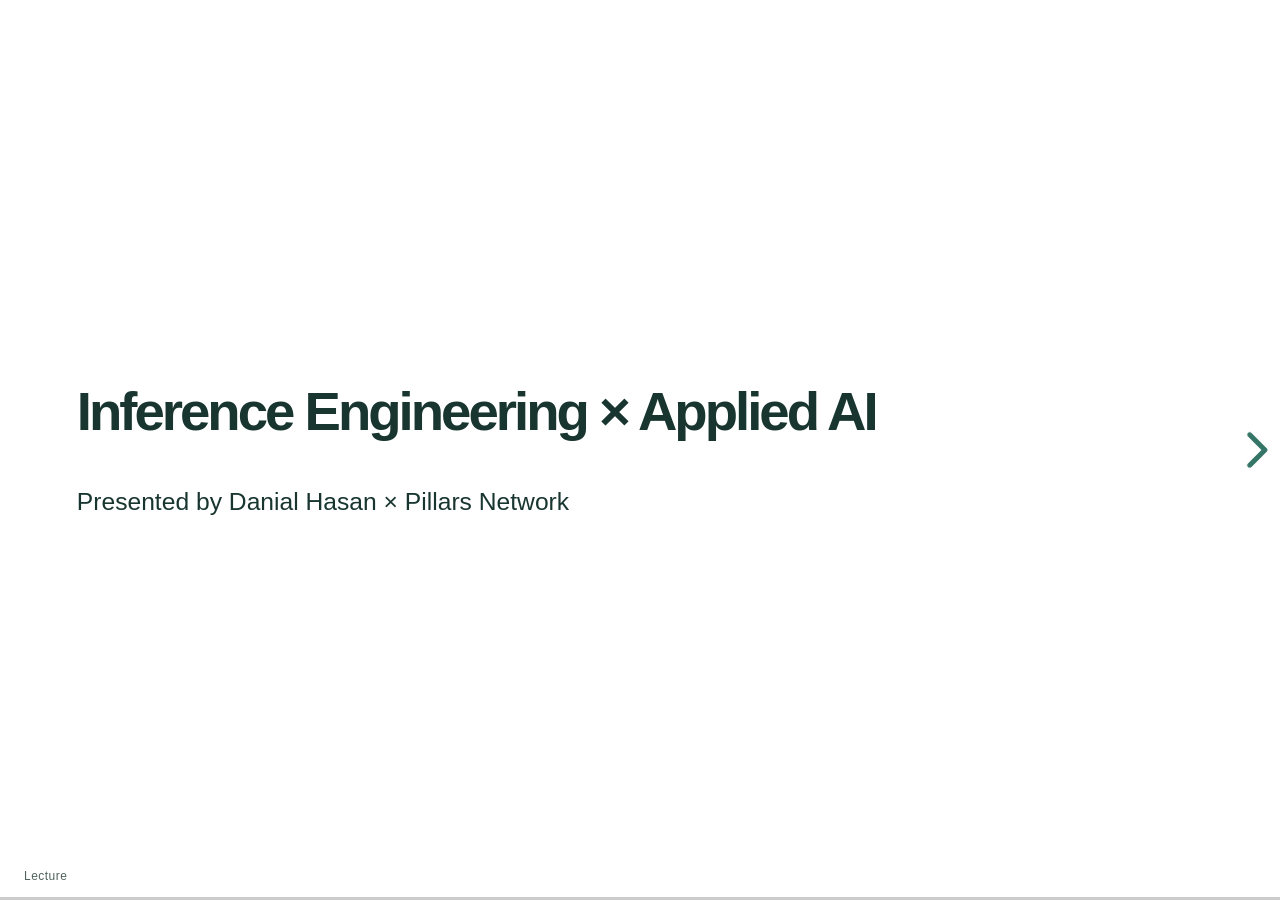
==== commit 02980d18: "Build workload-first inference dashboard with live controls and agent setup" ====
--- a/slides/index.html
+++ b/slides/index.html
@@ -1,32 +1,1084 @@
 <!doctype html>
-<html lang="en"><head><meta charset="utf-8"><meta name="viewport" content="width=device-width,initial-scale=1"><title>Inference workshop · from request to decision</title><link rel="stylesheet" href="vendor/reveal.css"><style>
-:root{--paper:#f6f3e9;--ink:#192a26;--green:#12614d}.reveal-viewport{background:var(--paper)}.reveal{color:var(--ink);font:30px/1.4 system-ui,sans-serif}.reveal .slides{text-align:left}.reveal h1{font-size:2.25em;line-height:1.12}.reveal h2{font-size:1.65em;line-height:1.2}.reveal h3{font-size:.8em;color:var(--green);letter-spacing:.1em;text-transform:uppercase}.reveal p{margin:.6em 0}.reveal pre{box-shadow:none;background:#e5ebe3;border-left:5px solid var(--green);padding:18px;font-size:.62em;white-space:pre-wrap}.reveal code{font-family:ui-monospace,monospace}.reveal a{color:var(--green);text-underline-offset:.15em}.reveal small{font-size:.65em}.reveal .reference{display:block;margin-top:24px;font-size:.58em;color:#36564b}.reveal table{width:100%;border-collapse:collapse;font-size:.76em;margin:24px 0}.reveal th,.reveal td{text-align:left;padding:12px 16px;border-bottom:1px solid #aabbb0}.reveal th{color:var(--green)}.reveal .progress{color:var(--green)}.reveal .controls{color:var(--green)}.reveal .slide-number{font-size:18px;background:var(--ink);left:12px;right:auto}.flow{display:flex;align-items:center;gap:24px;margin:40px 0}.flow span{border:2px solid var(--green);padding:20px}.reveal :focus-visible{outline:3px solid #9c4b19;outline-offset:5px}@media(prefers-reduced-motion:reduce){*{transition:none!important;animation:none!important}}@media print{.reveal section{page-break-after:always}}
-</style></head><body><div class="reveal"><div class="slides">
-<section><h3>Inference engineering · 60 minutes</h3><h1>What happens after your agent calls the model?</h1><p>Make one change, inspect the evidence, explain a decision.</p><aside class="notes">Ask: when you say faster, do you mean first useful text, one completed task, or finishing a batch? Invite two answers. This repo is a command-linked teaching companion; do not discuss candidate authors.</aside></section>
-<section><h3>00–05 · Ready to work</h3><h2>Prove the small path first.</h2><pre>python3 workshop.py doctor
-python3 workshop.py run 0 --repeat 1</pre><p>Open your editor and the saved JSON.</p><small>Windows: use <code>py -3</code> instead of <code>python3</code>.<br>Default: recorded data. Add <code>--source live</code> only when local setup passes.</small><aside class="notes">README and docs/SETUP.md contain installation and exact success criteria. Recorded mode does not require Ollama. Keep the room moving while any affected attendee switches tracks.</aside></section>
-<section><h3>05–13 · Exercise 0</h3><h2>Follow one request.</h2><div class="flow"><span>Python client</span>→<span>Local Ollama</span>→<span>Text + counters</span></div><p>Read <code>generate()</code> in <code>workshop/runtime.py</code>.</p><pre>python3 workshop.py run 0 --source live --repeat 1</pre><small>Locate source, prompt, chunks, actual tokens and completion reason.</small><aside class="notes">If offline, omit --source live and explicitly describe the historic source. Point out that text chunks are not token counters. The final event establishes completion; a disconnected stream is a failed request.</aside></section>
-<section><h3>13–23 · Exercise 1</h3><h2>When did useful text begin?</h2><p>Edit <code>exercises/ex01_stream.py</code>.</p><pre>python3 workshop.py check 1
-python3 workshop.py run 1</pre><p>First nonempty text → first-text time.<br>Completed stream → request duration.</p><aside class="notes">The starter shows unfinished first-text timing. Find the first nonempty chunk and keep a zero timestamp. Compare participant_metrics with raw events. First-text time can include queueing and model loading; it is not GPU-only prefill.</aside></section>
-<section>
-<section><h3>23–33 · Exercise 2 · Edit</h3><h2>How much answer is useful?</h2><p>In <code>exercises/ex02_budget.py</code>, change only the second cap.</p><pre>def output_caps():
-    return [32, 96]  # starter: [32, 32]</pre><pre>python3 workshop.py check 2
-python3 workshop.py run 2</pre><p>Predict first-text time, completion time and useful output.</p><small>Quality floor: three complete, actionable, nonduplicate tips.</small><aside class="notes">Use the right arrow for the next chapter; use down for results and reading context. Give participants time to predict before revealing the observations. The unchanged starter compares 32 with 32. In recorded mode this repeats the same saved data, not new evidence. A cap is a ceiling, not an exact length. Add --source live for measurements on the attendee's machine. Expected checkpoint: PASS Exercise 2. The full walkthrough and recovery path are in docs/EXERCISES.md.</aside></section>
-<section><h3>Exercise 2 · Recorded results</h3><h2>More text takes longer to finish.</h2><table><thead><tr><th>Cap / actual tokens</th><th>First text (ms)</th><th>Completion (ms)</th></tr></thead><tbody><tr><td>32 / 32</td><td>27.30 / 9.92</td><td>210.51 / 187.93</td></tr><tr><td>96 / 96</td><td>8.26 / 8.03</td><td>474.81 / 468.59</td></tr></tbody></table><p>32 tokens: three complete tips.<br>96 tokens: nine tips, then an unfinished “10.”</p><small>Two saved repetitions per setting; both stopped at the cap.<br>Choose against the quality floor, then compare completion time.</small><aside class="notes">These are historical observations from data/runs.json, not target timings or fresh measurements. Both have done_reason length. A longer list may be valuable for a broader task, but the final item is incomplete. With a three-tip quality floor, the smaller budget meets the task sooner. Do not infer that raising the cap improved startup time: fixed order and prefix caching confound that interpretation. The table uses request wall_ms, not group_ms.</aside></section>
-<section><h3>Exercise 2 · Explain the result</h3><h2>Separate generation work from startup.</h2><p>More output can add successive decoding steps.</p><p>Reused input can reduce prefill work.</p><p>Which cap meets your task, and what remains uncertain?</p><small class="reference">Kiely, <em>Inference Engineering</em> (2026)<br>Ch. 2 §2.2, pp. 46–48: LLM Inference Mechanics<br>Ch. 5 §5.3.1, pp. 136–137: Prefix Caching and KV Cache Re-Use</small><aside class="notes">These are printed pages; the examined PDF counter is two ahead. Paraphrase: prefill processes the input while ordinary autoregressive decode generates successive tokens. The output cap changes the allowed generation work. Prefix reuse can reduce prefill work, so cache state and fixed order need investigation before assigning causality to a first-text difference. Ask attendees to state their required output and recommend a cap using actual text and both runs. Example: three useful tips are enough, so keep the smaller budget for this task; do not claim the cap caused the first-text change.</aside></section>
-</section>
-<section>
-<section><h3>33–45 · Exercise 3 · Edit</h3><h2>Submit the jobs before waiting.</h2><p>Edit <code>exercises/ex03_concurrency.py</code>.</p><pre>from concurrent.futures import ThreadPoolExecutor
-
-def schedule(jobs, workers):
-    with ThreadPoolExecutor(max_workers=workers) as pool:
-        futures = [pool.submit(job) for job in jobs]
-        return [future.result() for future in futures]</pre><pre>python3 workshop.py check 3
-python3 workshop.py run 3</pre><small>Predict the group's finish time and each request's wait.</small><aside class="notes">The starter calls job() one at a time and ignores workers. Submit every job first; collecting results later preserves input order without preventing overlap. future.result propagates failures. max_workers bounds concurrent jobs. Submitting and immediately waiting in the same loop would remain serial. The offline check verifies overlap, worker bound, output order and failure propagation. Recorded mode does not execute the attendee scheduler; --source live measures the edited implementation. Use down for the results and the server-capacity explanation.</aside></section>
-<section><h3>Exercise 3 · Recorded results</h3><h2>Four clients did not improve group throughput.</h2><table><thead><tr><th>Client workers</th><th>Group finish (ms)</th><th>Group tokens/s</th></tr></thead><tbody><tr><td>1</td><td>609.63 / 612.01</td><td>209.96 / 209.15</td></tr><tr><td>4</td><td>634.26 / 610.97</td><td>201.81 / 209.50</td></tr></tbody></table><p>The recorded server had one execution slot.</p><small>128 output tokens per group; two saved repetitions.<br>With four clients, some submitted requests waited hundreds of milliseconds.</small><aside class="notes">Do not generalize the result to other server configurations. More client concurrency mostly moved waiting into the server queue. First-text time with one worker was roughly 7–8 ms after submission; some four-worker requests waited hundreds of milliseconds. The request timer excludes time waiting behind earlier jobs in the client. Compare group_ms for the full workload, and each request's end_ms for completion relative to group start. Group tokens/s divides all output tokens by elapsed group time; it is not per-user decoding speed. Recorded mode loads these groups without running the scheduler; check 3 verifies the edit and live mode measures it.</aside></section>
-<section><h3>Exercise 3 · Explain the result</h3><h2>Client concurrency needs server capacity.</h2><p>Your thread pool overlaps submissions.</p><p>The serving engine determines how requests share execution.</p><p>Measure group throughput and each user's wait.</p><small class="reference">Kiely, <em>Inference Engineering</em> (2026)<br>Ch. 7 §7.2.1, pp. 186–188; Fig. 7.8: Concurrency and Batch Sizing<br>Ch. 1 §1.4, pp. 35–37: Measuring Latency and Throughput</small><aside class="notes">Printed pages; the examined PDF counter is two ahead. The book distinguishes static batching (wait for a full batch), dynamic batching (full batch or time cutoff), and continuous batching (admit requests as capacity becomes available). Figure 7.8 illustrates token-level continuous batching. A Python thread pool does not implement this or increase model-server capacity. Ask what server capacity to investigate next and whether the user's objective is an interactive response or batch completion. Chapter 1 distinguishes per-user token speed, total throughput, and end-to-end timing including queueing and networking. Attendees should state the objective and limits of their evidence in the worksheet.</aside></section>
-</section>
-<section><h3>45–50 · Apply it</h3><h2>What would you change in your agent?</h2><p>Choose a user outcome and a quality floor.</p><p>Use a measurement to support one change.</p><p>Write what your evidence cannot tell you.</p><aside class="notes">Open docs/WORKSHEET.md. Take two examples and ask whether they optimize first response or total batch time. Quality and failed work matter alongside token speed.</aside></section>
-<section><h3>50–55 · Read for mechanisms</h3><h2>Which bottleneck does the paper address?</h2><p><a href="https://arxiv.org/abs/2205.14135">FlashAttention</a> · attention and memory traffic</p><p><a href="https://arxiv.org/abs/2309.06180">PagedAttention / vLLM</a> · KV-cache memory management</p><p>What would you measure before adopting either?</p><aside class="notes">Keep this to five minutes. These local exercises do not benchmark either research implementation. Ask attendees to identify a resource, mechanism and test rather than repeat a speedup number.</aside></section>
-<section><h3>55–60 · Close</h3><h2>Leave with an experiment.</h2><p>Keep the prompt and settings.<br>Keep the text and measurements.<br>State the next controlled change.</p><pre>python3 workshop.py check all</pre><small>Continue in <code>docs/WORKSHEET.md</code>; answers are in <code>solutions/</code>.</small><small class="reference">Kiely, <em>Inference Engineering</em> · Ch. 4 §4.5.2, p. 114<br>Preserve the baseline and change one variable at a time.</small><aside class="notes">Book reference: Philip Kiely, Inference Engineering, Baseten Books, 2026. Printed p. 114 (PDF counter 116) discusses consistent baselines, enough traffic, and changing one variable at a time. The book is optional reading; docs/EXERCISES.md contains the full reading map. Call out the limits: one device, two repetitions, fixed order and active prefix cache. Ask each attendee for one metric they will add to their own application. Leave time for questions and handoff.</aside></section>
-</div></div><script src="vendor/reveal.js"></script><script src="vendor/notes.js"></script><script>Reveal.initialize({hash:true,slideNumber:"h.v",transition:matchMedia('(prefers-reduced-motion: reduce)').matches?'none':'slide',width:1100,height:760,margin:.08,plugins:[RevealNotes]});</script></body></html>
+<html lang="en">
+<head>
+  <meta charset="utf-8">
+  <meta name="viewport" content="width=device-width,initial-scale=1">
+  <title>Danial Hasan · Inference engineering</title>
+  <link rel="stylesheet" href="vendor/reveal.css">
+  <style>
+    :root{--paper:#f6f4ed;--ink:#18352f;--green:#1e6657}
+    body{background:var(--paper)}
+    .reveal{font-family:ui-sans-serif,-apple-system,BlinkMacSystemFont,"Segoe UI",sans-serif;color:var(--ink);font-size:32px}
+    .reveal .slides{text-align:left}
+    .reveal h1{font-size:100px;line-height:1.05;font-weight:750;letter-spacing:-.055em;margin:0 0 35px}
+    .reveal p{font-size:32px;line-height:1.5;margin:0}
+    .reveal a{color:var(--green);text-decoration:none}
+    .reveal .website{font-size:23px;margin-top:70px}
+    .reveal .controls{color:var(--green)}
+    .reveal .progress{color:var(--green)}
+    .session-phase{position:fixed;left:24px;bottom:18px;z-index:20;color:#52645e;font-family:ui-sans-serif,-apple-system,BlinkMacSystemFont,"Segoe UI",sans-serif;font-size:12px;letter-spacing:.04em;pointer-events:none}
+    @media print{.session-phase{display:none}}
+    .reveal .slides section,.reveal .slide-background,.reveal .progress span,.reveal .fragment{transition-duration:100ms}
+    .reveal .bio h1{font-size:64px;margin-bottom:34px}
+    .reveal .bio ul{display:grid;gap:22px;font-size:27px;line-height:1.4;margin:0;padding-left:30px}
+    .reveal .bio strong{font-weight:700}
+    .bio-layout{display:grid;grid-template-columns:1fr 1.15fr;gap:55px;align-items:center}
+    .reveal .bio-layout img{display:block;width:100%;height:auto;margin:0}
+    .reveal .bio-layout ul{font-size:29px;gap:30px}
+    .bio-later{display:grid;grid-template-columns:1fr 1.05fr;gap:48px;align-items:center}
+    .reveal .bio-later ul{font-size:26px;gap:26px}
+    .bio-photos{display:grid;grid-template-columns:0.85fr 1.2fr;gap:14px;height:390px}
+    .reveal .bio-photos img{width:100%;height:100%;object-fit:cover;object-position:center;margin:0}
+    .reveal .title-slide h1{font-size:62px;line-height:1.12;white-space:nowrap}
+    .reveal .title-slide p{font-size:28px;margin-top:48px}
+    .reveal .fields h1{font-size:58px;margin-bottom:60px}
+    .field-columns{display:grid;grid-template-columns:1fr 1fr;gap:90px}
+    .reveal .fields h2{font-size:38px;margin:0 0 25px;letter-spacing:-.025em}
+    .reveal .fields p{font-size:31px;line-height:1.5;margin-bottom:24px}
+    .reveal .fields .example{font-size:24px;color:var(--green);margin-top:32px}
+    .reveal .workloads h1{font-size:58px;margin-bottom:28px}
+    .reveal .workload-table{width:100%;border-collapse:collapse;font-size:23px;line-height:1.25}
+    .reveal .workload-table th{text-align:left;font-size:24px;font-weight:650;padding:0 16px 18px;border-bottom:2px solid #18352f}
+    .reveal .workload-table td{padding:9px 16px;border-bottom:1px solid #cdd5d0;vertical-align:middle}
+    .reveal .workflow-companies .workload-table{font-size:23px;line-height:1.4;table-layout:fixed}
+    .reveal .workflow-companies th:nth-child(1){width:18%}
+    .reveal .workflow-companies th:nth-child(2){width:27%}
+    .reveal .workflow-companies th:nth-child(3){width:27%}
+    .reveal .workflow-companies th:nth-child(4){width:28%}
+    .reveal .workflow-companies td{padding:16px 16px;vertical-align:top}
+    .reveal .workflow-companies td small{display:block;font-size:20px;line-height:1.35;color:#52645e;margin-top:7px}
+    .company-brand{display:flex;align-items:center;gap:16px;font-weight:650;white-space:nowrap}
+    .reveal .company-brand img{width:28px;height:28px;object-fit:contain;margin:0}
+    .reveal .workload-note{font-size:21px;color:#52645e;margin-top:24px}
+    .reveal .workload-bridge h1{font-size:68px;margin-bottom:48px}
+    .bridge-flow{display:grid;grid-template-columns:1fr 50px 1fr 50px 1fr;gap:20px;align-items:start}
+    .reveal .bridge-flow h2{font-size:34px;margin:0 0 22px;letter-spacing:-.025em}
+    .reveal .bridge-flow p{font-size:28px;line-height:1.45}
+    .bridge-arrow{font-size:40px;color:var(--green)}
+    .reveal .book-quote{margin:56px 0 0;padding-top:28px;border-top:1px solid #aebeb5;font-size:29px;line-height:1.5}
+    .reveal .book-cite{font-size:20px;margin-top:12px;color:#52645e}
+    .reveal .workload-examples h1{font-size:62px;margin-bottom:28px}
+    .reveal .examples-table{width:100%;border-collapse:collapse;font-size:24px;line-height:1.35}
+    .reveal .examples-table th{text-align:left;font-size:23px;padding:10px 14px;border-bottom:2px solid var(--ink)}
+    .reveal .examples-table td{padding:15px 14px;vertical-align:top;border-bottom:1px solid #cdd5d0}
+    .reveal .examples-table small{display:block;font-size:19px;color:#52645e;margin-top:5px}
+    .reveal .audience-examples td{padding:10px 14px}
+    .reveal .requirements h1,.reveal .sla h1{font-size:60px;margin-bottom:30px}
+    .reveal .sla h1{font-size:52px}
+    .reveal .requirements td{padding:15px 14px}
+    .reveal .source-line{font-size:18px;color:#52645e;margin-top:24px;line-height:1.4}
+    .sla-columns{display:grid;grid-template-columns:1fr 1fr;gap:65px}
+    .reveal .sla h2{font-size:31px;margin:0 0 20px}
+    .reveal .sla p{font-size:27px;line-height:1.45;margin-bottom:20px}
+    .reveal .sla .scenario{font-size:24px;margin-bottom:30px;color:#52645e}
+    .reveal .sla .sla-foot{font-size:22px;margin-top:25px;padding-top:22px;border-top:1px solid #aebeb5}
+    .reveal .sla .source-line{font-size:18px;line-height:1.4}
+    .time-budget{display:flex;height:52px;margin:24px 0 26px;gap:3px}
+    .time-budget span{display:flex;align-items:center;justify-content:center;background:#d9e5df;color:var(--ink);font-size:22px;font-weight:650}
+    .time-budget .model-time{background:#1e6657;color:white}
+    .time-budget .reserve-time{background:#eee9dc}
+    .reveal .budget-table td{padding:8px 14px}
+    .reveal .budget-caption{font-size:24px;line-height:1.4;margin-bottom:15px}
+    .workflow-scope{border:2px solid #8ba89b;padding:22px 24px 18px;margin:25px 0 35px}
+    .reveal .workflow-scope h2{font-size:28px;margin:0 0 22px}
+    .workflow-stages{display:grid;grid-template-columns:1fr 1fr 1fr 1fr 1fr;gap:10px;align-items:stretch}
+    .workflow-stages>div{text-align:center;padding:20px 8px;background:#e9eeeb;font-size:25px}
+    .workflow-stages .inference-stage{background:#1e6657;color:white}
+    .inference-scope{grid-column:3 / 5;border-bottom:3px solid #1e6657;text-align:center;padding:12px 0 8px;font-size:24px;font-weight:650}
+    .reveal .scope-levers h2{font-size:29px;margin:0 0 15px}
+    .reveal .scope-levers p{font-size:25px;line-height:1.45}
+    .system-flow{display:flex;gap:12px;align-items:center;margin:25px 0 32px}
+    .system-flow .system-node{flex:1;border:1px solid #8ba89b;padding:20px 12px;text-align:center;font-size:26px;line-height:1.3}
+    .system-flow .system-arrow{font-size:30px;color:var(--green)}
+    .reveal .ontology-table td{padding:13px 14px}
+    .reveal .levers-table{font-size:23px}
+    .reveal .levers-table td{padding:11px 14px}
+    .reveal .slide-subheader{font-size:25px;line-height:1.4;margin:-10px 0 28px;color:var(--green)}
+    .reveal .lever-kind{position:absolute;top:-30px;left:0;font-size:18px;font-weight:650;line-height:1.2;color:var(--green)}
+    .reveal .lever-kind.applied-kind{color:#865d35}
+    .reveal .lever-detail h1,.reveal .hardware-detail h1{font-size:58px;margin-bottom:28px}
+    .reveal .lever-intro{font-size:28px;line-height:1.45;margin-bottom:30px}
+    .lever-panel{border:1px solid #aebeb5;padding:24px;margin:16px 0}
+    .reveal .lever-panel h2{font-size:25px;margin:0 0 20px;color:#52645e}
+    .operation-flow{display:flex;align-items:center;gap:14px;font-size:26px;line-height:1.35}
+    .operation-flow .operation{padding:16px 20px;background:#1e6657;color:white;text-align:center;flex:1}
+    .operation-flow .memory{padding:16px 18px;background:#e5ebe7;text-align:center;flex:1}
+    .operation-flow .arrow{color:#1e6657}
+    .reveal .lever-result{font-size:27px;line-height:1.45;margin-top:26px}
+    .reveal .lever-tradeoff{font-size:23px;line-height:1.45;margin-top:15px;color:#52645e}
+    .precision-number{font-size:42px;font-weight:650;color:#1e6657;white-space:nowrap}
+    .token-row{display:flex;gap:8px;align-items:center;font-size:28px;margin:14px 0;flex-wrap:wrap}
+    .token-row .token{padding:14px 20px;background:#e5ebe7}
+    .token-row .shared,.token-row .accepted{background:#1e6657;color:white}
+    .token-row .rejected{background:#efd9cd;color:#703b25}
+    .token-row .discarded{background:#efefeb;color:#77817c;text-decoration:line-through}
+    .reveal .diagram-label{font-size:23px;color:#52645e;margin:16px 0 8px}
+    .batch-comparison{display:grid;grid-template-columns:1fr 1fr;gap:38px}
+    .reveal .batch-comparison h2{font-size:29px;margin:0 0 15px}
+    .batch-grid{display:grid;grid-template-columns:repeat(4,1fr);gap:7px;font-size:25px;text-align:center}
+    .batch-grid span{padding:17px 6px;background:#e5ebe7}
+    .batch-grid .new-request{background:#1e6657;color:white}
+    .batch-grid .empty-slot{background:#f4f3ee;color:#8d9792}
+    .reveal .batch-caption{font-size:22px;margin-top:14px;line-height:1.4}
+    .phase-budget td:nth-child(2){white-space:nowrap}
+    .capacity-row{margin:22px 0}
+    .reveal .capacity-label{font-size:25px;margin-bottom:12px}
+    .capacity-bar{display:flex;height:60px;font-size:23px;text-align:center;align-items:stretch}
+    .capacity-bar span{display:flex;align-items:center;justify-content:center}
+    .capacity-bar .weights{background:#1e6657;color:white}
+    .capacity-bar .free-memory{background:#e5ebe7}
+    .reveal .application-link{font-size:24px;line-height:1.45;padding-top:20px;margin-top:24px;border-top:1px solid #aebeb5;color:var(--green)}
+    .reveal .lever-panel .example-copy{font-size:27px;line-height:1.5}
+    .parallel-branches{display:grid;grid-template-columns:1fr 1fr 1fr;gap:12px;margin-bottom:18px}
+    .parallel-branches span{padding:20px 10px;background:#1e6657;color:white;text-align:center;font-size:25px}
+    .reveal .state-example{font-size:26px;line-height:1.6;margin:0}
+    .reveal .contents h1{font-size:72px;margin-bottom:48px}
+    .contents-grid{display:grid;grid-template-columns:1fr 1fr;gap:60px}
+    .reveal .contents ol{margin:0;padding-left:42px;font-size:30px;line-height:1.4}
+    .reveal .contents li{padding-left:8px;margin-bottom:22px}
+    .reveal .contents li::marker{color:var(--green);font-weight:650}
+    .reveal .contents a{color:inherit;text-decoration:none;text-underline-offset:6px}
+    .reveal .contents a:hover,.reveal .contents a:focus-visible{color:var(--green);text-decoration:underline}
+    .reveal .contents .workshop-next{font-size:27px;margin-top:32px;padding-top:24px;border-top:1px solid #aebeb5}
+    .reveal .metrics-slide h1,.reveal .ultrafast-question h1{font-size:60px;margin-bottom:30px}
+    .reveal .metrics-definitions{display:grid;grid-template-columns:1fr 1fr;gap:50px;margin-bottom:28px}
+    .reveal .metrics-definitions h2{font-size:32px;margin:0 0 12px}
+    .reveal .metrics-definitions p{font-size:27px;line-height:1.4}
+    .batch-why{display:grid;grid-template-columns:1fr 1fr;gap:48px;margin-top:28px}
+    .reveal .batch-why h2{font-size:27px;line-height:1.25;margin:0 0 12px}
+    .reveal .batch-why p{font-size:24px;line-height:1.4}
+    .reveal .quiz-facts{font-size:27px;line-height:1.5;margin-bottom:34px}
+    .reveal .quiz-line{font-size:30px;line-height:1.7;margin:18px 0}
+    .quiz-slot{display:inline-grid;min-width:160px;text-align:center;border-bottom:2px solid #1e6657;color:var(--green);font-weight:650}
+    .quiz-slot>span{grid-area:1/1}
+    .reveal .quiz-explanation{font-size:25px;line-height:1.4;margin-top:28px;padding-top:22px;border-top:1px solid #aebeb5}
+    .request-chips{display:grid;grid-template-columns:repeat(8,1fr);gap:8px;margin:12px 0 22px}
+    .request-chips span{padding:12px 4px;background:#e5ebe7;text-align:center;font-size:23px}
+    .reveal .hardware-batch h1,.reveal .disaggregation h1{font-size:56px}
+    .reveal .hardware-batch .examples-table{font-size:23px}
+    .reveal .disaggregation .lever-intro{font-size:26px;margin-bottom:22px}
+    .reveal .disaggregation .lever-panel{padding:18px 22px}
+    .reveal .disaggregation .lever-result{font-size:26px}
+    .reveal .serving-sla h1{font-size:52px}
+    .reveal .serving-sla .examples-table{font-size:24px}
+    .reveal .serving-sla .examples-table td:first-child{font-weight:650;width:15%}
+    .reveal .serving-sla .lever-result{font-size:26px}
+    .reveal .serving-sla .workload-note{font-size:22px}
+    .reveal .bitter-lesson h1{font-size:68px;margin-bottom:26px}
+    .reveal .bitter-lesson blockquote{font-size:31px;line-height:1.45;margin:0;max-width:1120px}
+    .reveal .bitter-lesson .bitter-principle{font-size:26px;line-height:1.4;margin-top:24px}
+    .reveal .bitter-lesson h2{font-size:32px;letter-spacing:-.025em;margin:32px 0 20px}
+    .reveal .bitter-lesson .system-flow{margin:0 0 26px;gap:10px}
+    .reveal .bitter-lesson .system-node{font-size:23px;padding:22px 10px;background:#e5ebe7;border:0}
+    .reveal .bitter-lesson .bitter-example{font-size:26px;line-height:1.45}
+    .reveal .bitter-lesson .source-line{margin-top:14px}
+    .reveal .bitter-lesson .bitter-role{font-size:27px;font-weight:650;color:var(--green);margin-top:22px;padding-top:18px;border-top:1px solid #aebeb5}
+  </style>
+</head>
+<body>
+  <div class="reveal"><div class="slides">
+    <section class="title-slide">
+      <h1>Inference Engineering × Applied AI</h1>
+      <p>Presented by Danial Hasan × Pillars Network</p>
+    </section>
+    <section>
+      <h1>Danial Hasan</h1>
+      <p>Member of Technical Staff · Appear</p>
+    </section>
+    <section class="bio">
+      <h1>Who I am</h1>
+      <div class="bio-layout"><div>
+      <ul>
+        <li>Started programming at <strong>13</strong>.</li>
+        <li>Turned down a Waterloo offer to work full time at <strong>Compass Digital</strong>, building software for restaurant operators to manage logistics and operations.</li>
+      </ul>
+      </div><img src="assets/kitchen-display.jpg" alt="Restaurant worker using a kitchen display to manage orders"></div>
+    </section>
+    <section class="bio">
+      <h1>Who I am</h1>
+      <div class="bio-later"><div>
+      <ul>
+        <li>Moved to downtown Toronto about three years ago.</li>
+        <li>Led workshops on Claude Code, agent orchestration, harness engineering, and mechanistic interpretability; collaborated with <strong>AWS in 2025</strong>.</li>
+        <li>Built <strong>2 startups</strong>, started an <strong>AI consulting business</strong>.</li>
+        <li>Now <strong>Member of Technical Staff at Appear</strong>, a growth engineering startup.</li>
+      </ul>
+      </div><div class="bio-photos">
+        <img src="assets/rootly-workshop.webp" alt="Danial presenting Context Engineering for Agent Swarms at Rootly">
+        <img src="assets/buildfuture-stage.webp" alt="Danial presenting Using Codex for Product and Harness Engineering at BuildFuture">
+      </div></div>
+      <aside class="notes">Career details supplied by Danial. Workshop history: https://luma.com/user/danialhasan . AWS collaboration: https://luma.com/m67l61pa . Rootly and BuildFuture photographs identified on https://www.danialh.com/ and selected by Danial.</aside>
+    </section>
+    <section class="contents">
+      <h1>What we’ll cover</h1>
+      <div class="contents-grid">
+        <ol>
+          <li><a href="#/workloads">Workloads</a></li>
+          <li><a href="#/service-commitments">Service commitments ($$$)</a></li>
+          <li><a href="#/ontologies">Ontologies</a></li>
+          <li><a href="#/hardware">Hardware</a></li>
+        </ol>
+        <ol start="5">
+          <li><a href="#/prefill-and-decode">Prefill and decode</a></li>
+          <li><a href="#/inference-engineering-levers">Inference engineering levers</a></li>
+          <li><a href="#/applied-ai-levers">Applied AI levers</a></li>
+          <li><a href="#/putting-it-together">Putting it together</a></li>
+        </ol>
+      </div>
+      <p class="workshop-next">Then, we’ll apply these ideas in the workshop.</p>
+    </section>
+    <section class="section-divider" data-phase="Lecture">
+      <h1>Lecture</h1>
+      <p>Workloads, systems, and engineering decisions.</p>
+    </section>
+    <section class="fields">
+      <h1>Inference engineering and applied AI</h1>
+      <div class="field-columns">
+        <div>
+          <h2>Inference engineering</h2>
+          <p>Build the systems that run trained AI models.</p>
+          <p>Make model responses fast, reliable, and efficient.</p>
+          <p class="example">Example: the server that runs a model.</p>
+        </div>
+        <div>
+          <h2>Applied AI</h2>
+          <p>Use AI models to solve a problem.</p>
+          <p>Build the application, connect its tools, and check its results.</p>
+          <p class="example">Example: a coding agent.</p>
+        </div>
+      </div>
+    </section>
+    <section class="workloads">
+      <h1>Inference engineering and applied AI</h1>
+      <table class="workload-table">
+        <thead><tr><th>Company</th><th>Inference engineering</th><th>Applied AI</th></tr></thead>
+        <tbody>
+          <tr><td><span class="company-brand"><img src="assets/logos/baseten.png" alt="">Baseten</span></td><td>Model serving</td><td>—</td></tr>
+          <tr><td><span class="company-brand"><img src="assets/logos/modal.svg" alt="">Modal</span></td><td>GPU compute and model serving</td><td>—</td></tr>
+          <tr><td><span class="company-brand"><img src="assets/logos/groq.svg" alt="">Groq</span></td><td>Inference hardware and API</td><td>—</td></tr>
+          <tr><td><span class="company-brand"><img src="assets/logos/together.png" alt="">Together AI</span></td><td>Shared and dedicated model serving</td><td>—</td></tr>
+          <tr><td><span class="company-brand"><img src="assets/logos/fireworks.ico" alt="">Fireworks</span></td><td>Model serving and optimization</td><td>—</td></tr>
+          <tr><td><span class="company-brand"><img src="assets/logos/cursor.svg" alt="">Cursor</span></td><td>Composer serving</td><td>Editor and coding agent</td></tr>
+          <tr><td><span class="company-brand"><img src="assets/logos/opencode.svg" alt="">OpenCode</span></td><td>Zen · managed model access</td><td>OpenCode · coding agent</td></tr>
+          <tr><td><span class="company-brand"><img src="assets/logos/factory.svg" alt="">Factory</span></td><td>Managed inference</td><td>Droid · coding agent</td></tr>
+          <tr><td><span class="company-brand"><img src="assets/logos/coderabbit.png" alt="">CodeRabbit</span></td><td>—</td><td>Code review</td></tr>
+          <tr><td><span class="company-brand"><img src="assets/logos/harvey.png" alt="">Harvey</span></td><td>—</td><td>Legal research and document work</td></tr>
+        </tbody>
+      </table>
+      <p class="workload-note">Selected workloads. One company can work in both areas.</p>
+      <aside class="notes">Classify the illustrated workloads, not every activity in each company. Managed model access can route to external inference providers; it does not establish ownership of GPU infrastructure. OpenCode Zen describes itself as a gateway working with providers. Sources: https://opencode.ai/docs/zen/ ; https://docs.factory.com/models ; https://docs.factory.com/droid-cli/settings ; https://cursor.com/resources/Composer2.pdf ; https://www.baseten.co/ ; https://modal.com/ . Additional sources: https://groq.com/ ; https://www.together.ai/serverless-inference ; https://fireworks.ai/inference ; https://www.coderabbit.ai/ide ; https://www.harvey.ai/ . A dash means no workload example is shown in that column, not that the company does no work in that area. Logos are from the official company sites. Reviewed November 10, 2026.</aside>
+    </section>
+    <section id="workloads" class="section-divider" data-subsection="Workloads">
+      <h1>Workloads</h1>
+      <p>The work people need done determines what the system must deliver.</p>
+    </section>
+    <section class="workload-bridge">
+      <h1>It's all about the workload</h1>
+      <div class="bridge-flow">
+        <div><h2>Applied AI</h2><p>Define the task.<br>Check the result.</p></div>
+        <span class="bridge-arrow" aria-hidden="true">→</span>
+        <div><h2>The workload</h2><p>What inputs?<br>How much output?<br>How many requests?</p></div>
+        <span class="bridge-arrow" aria-hidden="true">→</span>
+        <div><h2>Inference engineering</h2><p>Run that work within its time, cost, and quality requirements.</p></div>
+      </div>
+      <blockquote class="book-quote">“Every inference engineering decision you make will be downstream of your use case.”</blockquote>
+      <p class="book-cite">Philip Kiely, <em>Inference Engineering</em> (2026), §1.2 “About Your App,” p. 27</p>
+      <aside class="notes">Direct quote transcribed from the supplied book, printed page 27. The diagram is our explanation, not a quotation. Chapter 4 §4.5, pp. 112–113 expands workload characterization to sequence lengths, traffic volume and pattern, request contents, and input parameters. Distinguish the requests being processed from the time, quality and cost requirements imposed on the system. Source: Philip Kiely, Inference Engineering, Baseten Books, 2026.</aside>
+    </section>
+    <section class="workloads workflow-companies">
+      <h1>Workloads in the industry</h1>
+      <table class="workload-table">
+        <thead><tr><th>Company</th><th>Workload</th><th>Input → output</th><th>What matters?</th></tr></thead>
+        <tbody>
+          <tr><td><span class="company-brand"><img src="assets/logos/baseten.png" alt="">Baseten</span></td><td><strong>Model serving</strong><small>An app asks a model to summarize a document.</small></td><td>Model requests → generated responses</td><td>Response time, capacity, and cost.</td></tr>
+          <tr><td><span class="company-brand"><img src="assets/logos/modal.svg" alt="">Modal</span></td><td><strong>Batch inference</strong><small>Classify 10,000 support tickets overnight.</small></td><td>Many input records → model results</td><td>Finish by the deadline at a low cost.</td></tr>
+          <tr><td><span class="company-brand"><img src="assets/logos/cursor.svg" alt="">Cursor</span></td><td><strong>Coding agent</strong><small>Fix a login bug and run the tests.</small></td><td>Task + code + tool results → code changes</td><td>Complete the task correctly across many calls.</td></tr>
+          <tr><td><span class="company-brand"><img src="assets/logos/coderabbit.png" alt="">CodeRabbit</span></td><td><strong>Code review</strong><small>Check a proposed code change for bugs.</small></td><td>Code changes + context → review findings</td><td>Find real problems with few false alarms.</td></tr>
+          <tr><td><span class="company-brand"><img src="assets/logos/harvey.png" alt="">Harvey</span></td><td><strong>Legal research</strong><small>Find when a customer can cancel a contract.</small></td><td>Question + sources → answer with citations</td><td>Use the right sources and support the answer.</td></tr>
+        </tbody>
+      </table>
+      <p class="workload-note">One application workflow can make many model requests.</p>
+      <aside class="notes">Illustrative workflows, not measured traffic or exhaustive descriptions of each company. Two inference-focused examples, two application-focused examples, and Cursor spanning both. A dash means no example is shown, not that the company does no work in that area. Baseten: https://docs.baseten.co/inference/model-apis/overview . Modal: https://modal.com/ . Cursor model and agent: https://cursor.com/resources/Composer2.pdf and https://cursor.com/ . CodeRabbit: https://www.coderabbit.ai/ . Harvey research: https://www.harvey.ai/ . Workload characterization: Philip Kiely, Inference Engineering (2026), §4.5, pp. 112–113. Reviewed November 10, 2026.</aside>
+    </section>
+    <section class="workload-examples audience-examples">
+      <h1>Workloads in this room</h1>
+      <table class="examples-table">
+        <thead><tr><th>Audience project</th><th>Possible model workload</th><th>What matters?</th></tr></thead>
+        <tbody>
+          <tr><td>RAG pipeline on AWS</td><td>Question + retrieved text → answer</td><td>Relevant sources and response time</td></tr>
+          <tr><td>Enterprise AI research</td><td>Documents → report with sources</td><td>Long inputs and supported claims</td></tr>
+          <tr><td>UN contract scraper</td><td>Contract pages → structured fields</td><td>Accurate extraction at volume</td></tr>
+          <tr><td>AI damage assessment</td><td>Images → damage assessment</td><td>Image detail and accuracy</td></tr>
+          <tr><td>IDS anomaly detection</td><td>Network activity → anomaly score</td><td>Rare threats and false alarms</td></tr>
+          <tr><td>Calendar, Notion, and home agents</td><td>Request + tool results → next action</td><td>Correct actions across repeated calls</td></tr>
+        </tbody>
+      </table>
+      <p class="workload-note">MCP servers and the 900 GB streaming platform provide infrastructure.<br>Any model calls they make create an inference workload.</p>
+      <aside class="notes">Source: organizer-provided audience summary, WhatsApp Image 2026-11-03 at 10.30.23.jpeg, based on 41 registrations. Project names are reported by the organizer. Model workloads and requirements here are proposed examples for discussion, not verified implementations. In particular the contract scraper may be deterministic, IDS need not use a language model, and a streaming platform or MCP server does not necessarily perform inference. Ask participants how their actual systems work. The reported $3k/month saving is not independently verified and is not reproduced here.</aside>
+    </section>
+    <section id="latency-throughput" class="metrics-slide">
+      <h1>Latency and throughput</h1>
+      <div class="metrics-definitions">
+        <div><h2>Latency</h2><p>How long one request takes.<br>For streaming, also measure when tokens arrive.</p></div>
+        <div><h2>Throughput</h2><p>How much work the whole system completes per second.</p></div>
+      </div>
+      <table class="examples-table">
+        <thead><tr><th>Same processor capacity</th><th>Tokens per second, per user</th><th>Tokens per second, total</th></tr></thead>
+        <tbody>
+          <tr><td>Serve 1 request at a time</td><td>100</td><td>100</td></tr>
+          <tr><td>Serve 8 requests together</td><td>40</td><td>320</td></tr>
+        </tbody>
+      </table>
+      <div class="batch-why">
+        <div><h2>Why each user gets tokens more slowly</h2><p>A larger batch does more work in each generation step, so the step can take longer.</p></div>
+        <div><h2>Why the system produces more tokens</h2><p>One read of the model weights serves several requests. Each step produces a token for each request.</p></div>
+      </div>
+      <p class="source-line">Illustrative numbers, not a benchmark. Kiely, <em>Inference Engineering</em> (2026), §1.2.2, pp. 29–30; §1.4, pp. 35–37.</p>
+      <aside class="notes">The same allocated processor capacity is assumed in both constructed examples. Compare generation rate after the first token: one active request at 100 tokens/s versus eight active requests at 40 each, totaling 320. This is a teaching example, not a guarantee that batching produces this ratio. With the same output length, slower per-user generation increases generation time, but total request latency also includes queueing, prefill and application work. More batching can improve weight reuse and aggregate throughput while increasing per-user delay; hardware, runtime, model and workload determine the result. At a fixed processor cost, higher useful throughput can reduce infrastructure cost per token. Faster kernels can improve both latency and throughput, so they are not always opposing outcomes. Requests in flight is concurrency, not requests per second. Connect the definitions to the 30-second complete-report requirement.</aside>
+    </section>
+    <section class="workload-examples requirements">
+      <h1>One user: response time and quality</h1>
+      <p class="budget-caption">Does this person get a useful result soon enough?</p>
+      <table class="examples-table">
+        <thead><tr><th>Workload</th><th>What the user needs</th><th>What we measure</th></tr></thead>
+        <tbody>
+          <tr><td>Code completion</td><td>A useful suggestion before they type past it.</td><td>Time to a complete suggestion; acceptance rate.</td></tr>
+          <tr><td>Chat</td><td>A correct answer that starts promptly and streams smoothly.</td><td>Time to first token; gaps between tokens; answer quality.</td></tr>
+          <tr><td>Coding agent</td><td>A correct code change that passes the checks.</td><td>Total task time; task success.</td></tr>
+          <tr><td>Document research</td><td>A supported report within 30 seconds.</td><td>Complete-report time; source support.</td></tr>
+        </tbody>
+      </table>
+      <p class="workload-note">Follow one request from start to useful result.</p>
+      <p class="source-line">Kiely, <em>Inference Engineering</em> (2026), §1.4, pp. 35–37. Examples adapted to our workloads.</p>
+      <aside class="notes">This slide takes the user's perspective on the same four workloads that appear on the next slide. Latency can mean time to first token, gaps between tokens, or time to a complete useful result, depending on the task. Quality still matters: a fast incorrect result is not success. The 30-second report is our illustrative service requirement, not a measured vendor guarantee. A coding task can contain several model and tool calls.</aside>
+    </section>
+    <section class="workload-examples requirements">
+      <h1 style="font-size:52px">Many users: throughput, reliability, and cost</h1>
+      <p class="budget-caption">Can we deliver the same experience as demand grows?</p>
+      <table class="examples-table">
+        <thead><tr><th>Same workload</th><th>What the service must do</th><th>What we measure across requests</th></tr></thead>
+        <tbody>
+          <tr><td>Code completion</td><td>Keep suggestions fast during busy periods.</td><td>Useful suggestions per second; response-time percentiles; cost.</td></tr>
+          <tr><td>Chat</td><td>Keep many conversations responsive at once.</td><td>Total output tokens per second; delays; errors; cost per conversation.</td></tr>
+          <tr><td>Coding agent</td><td>Complete many tasks without long queues.</td><td>Successful tasks per hour; queue time; failure rate; cost per task.</td></tr>
+          <tr><td>Document research</td><td>Keep the 30-second promise as requests arrive.</td><td>Reports per minute; share within 30 seconds; failure rate; cost per report.</td></tr>
+        </tbody>
+      </table>
+      <p class="workload-note">More work per second helps only if users still get correct results on time.</p>
+      <p class="source-line">Kiely, <em>Inference Engineering</em> (2026), §1.2.2, pp. 29–30; §1.4, pp. 35–37; §4.5, pp. 112–114.</p>
+      <aside class="notes">Use exactly the same four workloads as the previous slide to change perspective, not topic. Throughput is completed work per unit of time; concurrency is work in progress and is not a throughput measurement. Measure throughput together with per-request response-time distributions, quality, failures and cost under representative load. Percentiles describe a distribution across requests; one fast request does not prove service performance. Useful suggestions, successful tasks and supported reports are application outcomes, while total output tokens per second is a model-serving measure. Increasing batching may increase total token throughput while increasing individual delays. This leads into business promises and the illustrative enterprise service level agreement.</aside>
+    </section>
+    <section id="service-commitments" class="section-divider" data-subsection="Service commitments">
+      <h1>Service commitments</h1>
+      <p>Turn customer needs into measurable promises, costs, and consequences.</p>
+    </section>
+    <section class="sla">
+      <h1>An example enterprise service level agreement</h1>
+      <div class="sla-columns">
+        <div>
+          <h2>The work covered</h2>
+          <p><strong>One request = one report job:</strong><br>one question + source documents → one report with citations.</p>
+          <p>Each job: up to <strong>16,000 input tokens</strong> and <strong>1,000 output tokens</strong>.</p>
+          <p>The application handles up to <strong>20 report jobs at once</strong>, including queued jobs.</p>
+          <p>Example fee: <strong>US$20,000 per month</strong>.</p>
+        </div>
+        <div>
+          <h2>The monthly commitments</h2>
+          <p><strong>95%</strong> of eligible requests return a complete report within <strong>30 seconds</strong>.</p>
+          <p><strong>99.9%</strong> of eligible requests succeed within the <strong>60-second timeout</strong>.</p>
+          <p>If either target is missed, a <strong>5% service credit</strong> means <strong>US$1,000</strong> toward a future bill.</p>
+        </div>
+      </div>
+      <p class="sla-foot">The measurement is the service level indicator (SLI), and its target is the service level objective (SLO).<br>The agreement and its consequences form the service level agreement (SLA).</p>
+      <p class="source-line">Terminology: Google, <a href="https://sre.google/sre-book/service-level-objectives/">Site Reliability Engineering, chapter 4</a>. Terms and fee above are illustrative.</p>
+      <aside class="notes">This simplified teaching example is not legal advice or an actual vendor SLA. Eligible means valid requests within the stated input, output and concurrency limits. Measure from receipt at the service boundary until the complete response is sent, including queueing, retrieval and inference; do not describe this as browser-observed latency. All eligible requests form the monthly denominator, including service rejections and failures. Failures count as latency misses. Success means a complete report response with citation fields and no service error within 60 seconds; it does not establish factual correctness. A result after 30 but within 60 seconds can pass the success target and miss the latency target. A single 5% credit applies if either or both targets are missed. Keep answer quality as a separate explicit release gate. A production contract would need fuller definitions and remedies. An internal SLO can be tighter than the contractual target; do not conflate them. Source for terminology, not numerical promises: https://sre.google/sre-book/service-level-objectives/ .</aside>
+    </section>
+    <section class="sla">
+      <h1>Real prices and service credits</h1>
+      <div class="sla-columns">
+        <div>
+          <h2>OpenAI · GPT-6.1 Sol</h2>
+          <p><strong>Standard pricing per million tokens:</strong><br>US$2 input · US$10 output.</p>
+          <p>Our 16,000-input + 1,000-output job:<br><strong>US$0.042 per report</strong>.</p>
+          <p>100,000 reports per month:<br><strong>US$4,200 in model usage</strong>.</p>
+        </div>
+        <div>
+          <h2>Baseten · published credit tiers</h2>
+          <p>For an illustrative <strong>US$100,000 monthly bill</strong> for the affected service:</p>
+          <table class="examples-table budget-table">
+            <thead><tr><th>Monthly availability</th><th>Credit</th></tr></thead>
+            <tbody>
+              <tr><td>99.5% to below 99.9%</td><td><strong>US$10,000</strong> · 10%</td></tr>
+              <tr><td>99.0% to below 99.5%</td><td><strong>US$15,000</strong> · 15%</td></tr>
+              <tr><td>Below 99.0%</td><td><strong>US$30,000</strong> · 30%</td></tr>
+            </tbody>
+          </table>
+        </div>
+      </div>
+      <p class="sla-foot">These are different providers' terms. Neither promises our complete application will respond in 30 seconds.</p>
+      <p class="source-line">Sources: OpenAI <a href="https://developers.openai.com/api/docs/pricing">Standard pricing</a> · <a href="https://www.baseten.co/service-level-agreement">Baseten service level agreement</a>, checked November 10, 2026.<br>US dollars. Model-cost example excludes caching, tools, retries, taxes, and other application costs. Baseten bill size is assumed.</p>
+      <aside class="notes">GPT-6.1 Sol Standard only. Published short-context rates are $2 per million input tokens and $10 per million output tokens. With one call per report, 16,000 uncached input tokens and 1,000 total billable output tokens, cost is 0.016*2+0.001*10=$0.042. At 100,000 identical reports this is $4,200 in model usage. Job count and token volumes are illustrative, not measured. Reasoning tokens, when generated, are billable output and must fit the assumed 1,000 total here; additional reasoning increases cost. Caching, tool calls, retries, retrieval, storage, networking, support and taxes are excluded. This is a usage estimate, not reserved capacity or an all-inclusive enterprise quote, and it does not guarantee the application's 30-second response. Source checked November 10, 2026: https://developers.openai.com/api/docs/pricing . Baseten's September 15, 2026 terms cover eligible managed Dedicated Inference and Model APIs, target 99.9% monthly system availability, and list credits of 10%, 15% and 30% in the shown bands. The $100,000 affected-service bill is assumed to translate percentages into dollars. Credits apply to future service, subject to exclusions and the claim process, including its 24-hour request window. Availability does not cover scaling beyond reserved capacity. These examples are separate provider terms. The preceding $20,000 application fee and 5% credit remain fictional.</aside>
+    </section>
+    <section class="workload-examples requirements">
+      <h1>What does that promise require?</h1>
+      <table class="examples-table">
+        <thead><tr><th>Requirement</th><th>Engineering decision</th><th>Evidence we need</th></tr></thead>
+        <tbody>
+          <tr><td>A complete report in 30 seconds</td><td>Budget time for retrieval, queues, and generation.</td><td>End-to-end latency, including the slowest 5%.</td></tr>
+          <tr><td>Long inputs and 20 requests in flight</td><td>Size memory and capacity; tune batching against queue delay.</td><td>A load test with these input and output sizes.</td></tr>
+          <tr><td>99.9% successful responses</td><td>Plan spare capacity, failover, and bounded retries.</td><td>Failure tests and monthly service measurements.</td></tr>
+          <tr><td>Supported answers at a viable cost</td><td>Evaluate model choice, retrieval, and caching together.</td><td>Answer quality and cost per successful report.</td></tr>
+        </tbody>
+      </table>
+      <p class="workload-note">A faster model call helps only if the complete service meets its requirements.</p>
+      <p class="source-line">Kiely, <em>Inference Engineering</em> (2026), §1.4.2, p. 37; §4.5, pp. 112–114.<br>Engineering choices are proposed responses to the fictional SLA, not measured guarantees.</p>
+      <aside class="notes">Start with a measured baseline. Break down the 30-second service budget before choosing an optimization. Test the stated workload envelope and realistic arrival patterns, not only 20 synchronized requests once. Long inputs and concurrent sequences affect cache memory and capacity. Larger batches can improve throughput but increase waiting time, so measure whether they help this latency objective. A single benchmark does not prove a monthly 99.9% service commitment. Failure recovery must fit the timeout and preserve correctness; fallback models need separate quality evaluation. The book's §1.4.2 distinguishes inference-only and end-to-end time and says infrastructure deserves attention when generation is fast but end-to-end time is slow. §4.5 explains representative benchmarking. Supported answers and cost are additional product and business requirements in this example, not silently added SLA terms.</aside>
+    </section>
+    <section class="workload-examples requirements">
+      <h1>Where do the 30 seconds go?</h1>
+      <p class="budget-caption">An example budget: 24 seconds of work, with 6 seconds of headroom.</p>
+      <div class="time-budget" role="img" aria-label="Example 30-second budget: retrieve sources 3, queue 2, process input 4, generate report 14, validate and send 1, headroom 6 seconds.">
+        <span style="flex:3">3</span><span style="flex:2">2</span><span class="model-time" style="flex:4">4</span><span class="model-time" style="flex:14">14</span><span style="flex:1">1</span><span class="reserve-time" style="flex:6">6</span>
+      </div>
+      <table class="examples-table budget-table">
+        <thead><tr><th>Stage</th><th>Budget</th><th>What happens</th></tr></thead>
+        <tbody>
+          <tr><td>Retrieve sources</td><td>3 seconds</td><td>Find the documents needed for the answer.</td></tr>
+          <tr><td>Wait for model capacity</td><td>2 seconds</td><td>The request waits in a queue.</td></tr>
+          <tr><td>Process the input</td><td>4 seconds</td><td>The model reads the prompt and sources: prefill.</td></tr>
+          <tr><td>Generate the report</td><td>14 seconds</td><td>The model produces the output tokens: decode.</td></tr>
+          <tr><td>Validate and send</td><td>1 second</td><td>Check the response format and return the report.</td></tr>
+          <tr><td>Headroom</td><td>6 seconds</td><td>Allow for variation across requests.</td></tr>
+        </tbody>
+      </table>
+      <p class="source-line">Illustrative allocation, not a measurement. Time runs from service receipt to complete response.<br>Kiely, <em>Inference Engineering</em> (2026), §1.4.2, p. 37.</p>
+      <aside class="notes">Continue the same fictional document-research service: up to 16,000 input tokens, 1,000 output tokens and 20 requests in flight. Assume sources are already indexed and this request uses retrieval followed by one model call, with no agent tool loop. The numbers allocate a possible engineering budget and do not establish that any chosen model or hardware can meet it. Prefill and decode are simplified labels: tokenization, transfer, sampling and internal scheduler waits must be assigned consistently in the actual trace. The final one-second allowance covers format checking and response transmission to the service boundary, not proof of factual correctness or the user's network. Headroom is unused allowance, not an actual processing stage or permission to sleep. Stage percentile values do not add to an end-to-end percentile; trace whole requests and check the overall 95% target directly. A client could see the first streamed token much earlier while still waiting too long for the complete report. Book source: §1.4.2, p.37 on end-to-end measurement.</aside>
+    </section>
+    <section id="ontologies" class="section-divider" data-subsection="Ontologies">
+      <h1>Ontologies</h1>
+      <p>The parts of inference systems, AI applications, and the businesses around them.</p>
+    </section>
+    <section class="workload-examples requirements">
+      <h1>Two layers, different levers</h1>
+      <div class="workflow-scope">
+        <h2>Applied AI owns the complete application workflow</h2>
+        <div class="workflow-stages">
+          <div>Retrieve<br>sources</div><div>Wait for<br>capacity</div><div class="inference-stage">Process<br>input</div><div class="inference-stage">Generate<br>report</div><div>Validate<br>and send</div>
+          <span class="inference-scope">Inference engineering runs the model</span>
+        </div>
+      </div>
+      <div class="field-columns scope-levers">
+        <div><h2>Applied AI levers</h2><p>Choose sources, shape the prompt, coordinate calls, and check the result.</p></div>
+        <div><h2>Inference engineering levers</h2><p>Manage model memory, reuse computation, tune batching, and improve execution.</p></div>
+      </div>
+      <p class="workload-note">Both affect the 30-second result. Queue time also depends on serving capacity.</p>
+      <aside class="notes">This is a teaching view of two overlapping layers, not an exclusive division of engineering jobs. Applied AI includes the full application flow, including how it calls the model and consumes its result. Inference engineering specializes in executing that model workload and serving it at the required quality, speed, reliability and cost. Input processing and generation are highlighted as the model execution stages. Serving capacity, scheduling, batching and warm workers also influence waiting time, so the unhighlighted queue is not outside inference engineering's remit. Prompt length and output requirements are set at the application layer but directly affect execution cost and latency. Retrieval may itself use embedding or reranking inference; the simplified diagram treats retrieval as one application stage without claiming it contains no models. Based on the prior illustrative 30-second workflow. Framing is our explanation, not a direct book quote; see Philip Kiely, Inference Engineering (2026), §1.2, pp.27–30; §1.4.2, p.37.</aside>
+    </section>
+    <section class="workload-examples requirements">
+      <h1>Inside an inference system</h1>
+      <div class="system-flow">
+        <div class="system-node">Requests</div><span class="system-arrow">→</span><div class="system-node">Queue and<br>scheduler</div><span class="system-arrow">→</span><div class="system-node">Model execution</div><span class="system-arrow">→</span><div class="system-node">Outputs</div>
+      </div>
+      <table class="examples-table ontology-table">
+        <thead><tr><th>Part</th><th>How it connects</th></tr></thead>
+        <tbody>
+          <tr><td>Model</td><td>Its learned weights define the computation needed for a response.</td></tr>
+          <tr><td>Runtime</td><td>Runs that computation using optimized operations on the hardware.</td></tr>
+          <tr><td>Hardware and memory</td><td>Hold model weights and request state, and perform the computation.</td></tr>
+          <tr><td>Cache</td><td>Stores reusable computation, which can reduce repeated work.</td></tr>
+          <tr><td>Serving system</td><td>Routes requests across model replicas and manages available capacity.</td></tr>
+        </tbody>
+      </table>
+      <p class="source-line">Kiely, <em>Inference Engineering</em> (2026), chapters 2–5 and 7.<br>A simplified map of the parts and their relationships.</p>
+      <aside class="notes">This is an ontology in the practical sense: what things exist and how they relate. Distinguish model (weights and architecture), runtime (software that executes the model), hardware (compute and memory), transient per-request state, cache and serving deployment. A replica is another running copy of a model service, not a different trained model. Scheduling chooses which waiting requests participate in an execution step; batching groups work. Routing chooses a replica. Measurements across these components identify the bottleneck before selecting a lever. The pipeline is simplified: scheduling and execution interleave during generation. Book references: chapters 2 neural networks, 3 hardware, 4 software, 5 techniques, 7 production.</aside>
+    </section>
+    <section class="workload-examples requirements">
+      <h1>Inside an applied AI system</h1>
+      <div class="system-flow">
+        <div class="system-node">User task</div><span class="system-arrow">→</span><div class="system-node">Context and<br>instructions</div><span class="system-arrow">→</span><div class="system-node">Model calls<br>and tools</div><span class="system-arrow">→</span><div class="system-node">Checked result</div>
+      </div>
+      <table class="examples-table ontology-table">
+        <thead><tr><th>Part</th><th>How it connects</th></tr></thead>
+        <tbody>
+          <tr><td>Task and success criteria</td><td>Define the useful outcome and how to judge it.</td></tr>
+          <tr><td>Context</td><td>Supplies instructions, retrieved sources, and working history.</td></tr>
+          <tr><td>Tools and state</td><td>Read or change external systems and retain progress.</td></tr>
+          <tr><td>Orchestration</td><td>Coordinates model calls, tool results, retries, and stopping.</td></tr>
+          <tr><td>Evaluation and controls</td><td>Check result quality and constrain which actions are allowed.</td></tr>
+        </tbody>
+      </table>
+      <p class="source-line">Examples: Cursor, OpenCode, and Factory coordinate coding work; CodeRabbit reviews code; Harvey supports legal work.<br>Product examples from the earlier company slide; this system map is our explanation.</p>
+      <aside class="notes">The application uses the inference system from the previous slide as a component, potentially through a provider API. The flow may loop: a tool result becomes context for the next model call. State can include code changes, a calendar event or the application's own stored progress. Evaluation judges the useful task outcome; a successful HTTP response does not prove that outcome. Tool permissions and approvals belong to application controls. The exact internal architectures of these named companies are not asserted. Sources are the official product pages in the earlier company slide. The conceptual framing extends Kiely §1.2, pp.27–30, and is not a direct book quote.</aside>
+    </section>
+    <section class="workload-examples requirements">
+      <h1>Where the businesses fit</h1>
+      <div class="system-flow">
+        <div class="system-node">Customer</div><span class="system-arrow">→</span><div class="system-node">AI product</div><span class="system-arrow">→</span><div class="system-node">Model service</div><span class="system-arrow">→</span><div class="system-node">Compute</div>
+      </div>
+      <table class="examples-table ontology-table">
+        <thead><tr><th>What is supplied</th><th>Examples from our company table</th><th>What the buyer needs</th></tr></thead>
+        <tbody>
+          <tr><td>A useful application</td><td>Cursor · OpenCode · Factory Droid<br>CodeRabbit · Harvey</td><td>The work completed well.</td></tr>
+          <tr><td>Managed model access</td><td>OpenCode Zen · Factory managed inference</td><td>Access to models through a service.</td></tr>
+          <tr><td>Model serving</td><td>Baseten · Together AI · Fireworks · Groq</td><td>Reliable model responses at the required scale.</td></tr>
+          <tr><td>Compute and infrastructure</td><td>Modal · Groq</td><td>Capacity to run the workload.</td></tr>
+        </tbody>
+      </table>
+      <p class="workload-note">One company can supply several layers. Cursor combines an application with its own model and serving work.</p>
+      <p class="source-line">Selected product roles, not exclusive company categories. Sources: official product pages cited on the company slide.</p>
+      <aside class="notes">Read the arrows as dependencies and service relationships, not a claim that every product buys from the next named company. Products can self-host, consume a provider API, or combine both. OpenCode is also an open-source product; using it does not imply paying for the software. Managed access may route to another provider and does not prove ownership of inference hardware. Modal supplies compute and supports serving; Groq supplies inference hardware and a hosted service. A model developer is another possible business role; Cursor's Composer is one example already present in the deck. The customer contract applies to the delivered service, while supplier commitments cover components and do not automatically guarantee the application's end-to-end promise. Sources: https://cursor.com/resources/Composer2.pdf ; https://opencode.ai/docs/zen/ ; https://docs.factory.com/models ; https://docs.factory.com/droid-cli/settings ; https://www.baseten.co/ ; https://modal.com/ ; https://groq.com/ ; https://www.together.ai/serverless-inference ; https://fireworks.ai/inference ; https://www.coderabbit.ai/ide ; https://www.harvey.ai/ .</aside>
+    </section>
+    <section id="hardware" class="section-divider" data-subsection="Hardware">
+      <h1>Hardware</h1>
+      <p>How compute, memory, and bandwidth shape what a system can do.</p>
+    </section>
+    <section class="hardware-detail">
+      <h1>What is a GPU?</h1>
+      <p class="lever-intro">A graphics processing unit is a processor built to do many similar calculations at the same time. That makes it useful for the matrix operations in AI models.</p>
+      <div class="lever-panel">
+        <h2>One operation, many pieces of data</h2>
+        <div class="operation-flow"><span class="memory">2</span><span class="memory">4</span><span class="memory">6</span></div>
+        <div class="parallel-branches" style="margin:14px 0"><span>× 3</span><span>× 3</span><span>× 3</span></div>
+        <div class="operation-flow"><span class="memory">6</span><span class="memory">12</span><span class="memory">18</span></div>
+      </div>
+      <p class="lever-result"><strong>Compute</strong> is the calculation capacity: how much arithmetic the processor can perform per second.</p>
+      <p class="lever-tradeoff">A central processing unit (CPU) handles general program logic; a GPU accelerates large amounts of parallel arithmetic.</p>
+      <p class="source-line">Kiely, <em>Inference Engineering</em> (2026), §§3.1–3.1.1, pp. 74–75.<br>Illustrative arithmetic, not a chip diagram or benchmark.</p>
+      <aside class="notes">The book describes GPUs as performing a uniform operation over many independent data items and connects that ability to matrix multiplication in inference. Three lanes illustrate parallel work, not a literal GPU core count or timing claim. CPUs also support parallel and vector operations; this is a difference in specialization, not an absolute division. Modern GPUs include specialized matrix arithmetic units. Compute is often specified as floating-point operations per second, abbreviated FLOPS; compare the same number format and dense or sparse assumptions before comparing specifications. Do not equate more advertised compute with faster performance for every workload.</aside>
+    </section>
+    <section class="hardware-detail">
+      <h1>Memory: does the work fit?</h1>
+      <p class="lever-intro">The model's weights are the numbers learned during training. Memory must hold those weights and the working state of active requests.</p>
+      <div class="lever-panel">
+        <h2>Illustration: a model with 7 billion weights, stored at 16 bits each</h2>
+        <div class="operation-flow"><span class="memory">7 billion<br>weights</span><span class="arrow">×</span><span class="memory">2 bytes<br>per weight</span><span class="arrow">=</span><span class="operation">About 14 GB<br>for weights alone</span></div>
+      </div>
+      <div class="lever-panel"><div class="operation-flow"><span class="memory">Model weights</span><span class="arrow">+</span><span class="memory">Active request state</span><span class="arrow">+</span><span class="memory">Runtime workspace</span><span class="arrow">→</span><span class="operation">Total memory<br>needed</span></div></div>
+      <p class="lever-result">Longer context and more simultaneous requests need more working memory.</p>
+      <p class="lever-tradeoff">More memory can hold a larger batch, but the batch must still meet each user’s time limit.</p>
+      <p class="source-line">Adapted from the book's sizing rule: Kiely, <em>Inference Engineering</em> (2026), §3.1.2, pp. 76–77; §5.4, p. 142.<br>The 14 GB estimate excludes request state, workspace, and storage overhead.</p>
+      <aside class="notes">One byte contains eight bits, so 16-bit weights use two bytes per value. Seven billion times two bytes is 14 billion bytes, or 14 decimal GB. This is an illustrative model size, not a named model specification. The book gives the related rule that a billion 8-bit parameters requires about one GB for weights. Request state includes cached attention values used during generation. Actual memory sizing also includes activations, workspaces, metadata and fragmentation. A particular workload may fail or slow down even if its weights fit. Apple silicon shares physical memory across the system, unlike the separate onboard memory on the datacenter GPUs discussed here, so do not treat installed Mac memory as wholly available to one model.</aside>
+    </section>
+    <section class="hardware-detail">
+      <h1>Bandwidth: can data arrive fast enough?</h1>
+      <p class="lever-intro">Memory capacity tells us how much fits. Memory bandwidth tells us how many bytes can move between memory and computation each second.</p>
+      <div class="lever-panel"><div class="operation-flow"><span class="memory">Weights and<br>request state</span><span class="arrow">→</span><span class="operation">Memory bandwidth<br>carries the data</span><span class="arrow">→</span><span class="memory">Compute units<br>use the data</span></div></div>
+      <table class="examples-table">
+        <thead><tr><th>The book's example</th><th>H100</th><th>H200</th></tr></thead>
+        <tbody>
+          <tr><td>Memory capacity</td><td>80 GB</td><td>141 GB</td></tr>
+          <tr><td>Memory bandwidth</td><td>3.35 TB per second</td><td>4.8 TB per second</td></tr>
+          <tr><td>8-bit dense compute</td><td>1,979 trillion operations per second</td><td>1,979 trillion operations per second</td></tr>
+        </tbody>
+      </table>
+      <p class="lever-result">More bandwidth can speed up each request; batching can reuse weight reads to serve more requests.</p>
+      <p class="source-line">Kiely, <em>Inference Engineering</em> (2026), §3.1.2, pp. 76–77; §3.2.1, p. 79.<br>Book configuration specifications, not measured model speeds. GB = gigabytes; TB = terabytes.</p>
+      <aside class="notes">These numbers reproduce the book's H100/H200 table for 8-bit floating-point dense tensor compute, not every hardware variant sold under these names. Peak memory bandwidth is distinct from achieved bandwidth, and neither is network bandwidth. The table intentionally shows equal listed compute alongside higher capacity and bandwidth. That can help a workload limited by memory movement, but does not guarantee an application speedup. A faster connection does not enlarge memory, and larger memory does not necessarily make that connection faster.</aside>
+    </section>
+    <section id="hardware-batching" class="hardware-detail hardware-batch">
+      <h1>One GPU, many requests</h1>
+      <p class="lever-intro">Batching lets one graphics processing unit (GPU) work on several requests together.</p>
+      <div class="lever-panel">
+        <h2>One generation step for eight active requests</h2>
+        <div class="request-chips"><span>A</span><span>B</span><span>C</span><span>D</span><span>E</span><span>F</span><span>G</span><span>H</span></div>
+        <div class="operation-flow"><span class="memory">Read shared<br>model weights</span><span class="arrow">→</span><span class="operation">Compute for<br>all eight requests</span><span class="arrow">→</span><span class="memory">One next token<br>per request</span></div>
+      </div>
+      <table class="examples-table">
+        <thead><tr><th>Hardware resource</th><th>What batching changes</th><th>Effect on the service</th></tr></thead>
+        <tbody>
+          <tr><td>Compute and bandwidth</td><td>Reuse weights across more calculations.</td><td>More total tokens per second.</td></tr>
+          <tr><td>Memory capacity</td><td>Keep separate state for every request.</td><td>Limits how large the batch can be.</td></tr>
+          <tr><td>Time per step</td><td>Do more work before the step finishes.</td><td>Each user can receive tokens more slowly.</td></tr>
+        </tbody>
+      </table>
+      <p class="source-line">Simplified decode example, not a benchmark. Kiely, <em>Inference Engineering</em> (2026), §2.4, pp. 61–66; §7.2.1, pp. 186–188.</p>
+      <aside class="notes">This batches requests on one GPU; it does not mean combining GPUs. The same principle applies inside a multi-GPU serving group. Ordinary autoregressive decode produces one next token for each active sequence in a step; speculative decoding is a later exception. Model weights are shared, while attention state and outputs belong to each sequence. Batched matrix operations can reuse weight data and improve arithmetic intensity, increasing aggregate throughput. Reads are a conceptual simplification, not a claim that all weights are loaded in one physical transaction. Step time can rise with batch size; it need not rise in direct proportion, and small increases in batch size may barely change it. Separate waiting to form a batch from execution time. More context and more active sequences increase memory pressure. Measure throughput at the required per-request latency and quality; maximum throughput alone does not satisfy our 30-second report promise.</aside>
+    </section>
+    <section class="hardware-detail">
+      <h1>Find what the processor is waiting for</h1>
+      <p class="lever-intro">The useful lever depends on whether the workload needs more calculation, faster data movement, or more space.</p>
+      <table class="examples-table">
+        <thead><tr><th>Limit</th><th>What happens</th><th>Relevant levers</th></tr></thead>
+        <tbody>
+          <tr><td>Compute</td><td>The arithmetic units are busy.</td><td>Efficient kernels, lower precision, or more suitable compute.</td></tr>
+          <tr><td>Memory bandwidth</td><td>Arithmetic waits for data to arrive.</td><td>Reduce data movement, reuse work, or improve bandwidth.</td></tr>
+          <tr><td>Memory capacity</td><td>Weights and active requests do not fit.</td><td>Reduce memory use or spread the model across devices.</td></tr>
+        </tbody>
+      </table>
+      <div class="lever-panel"><div class="operation-flow"><span class="memory">Process input<br><strong>Prefill</strong></span><span class="arrow">→</span><span class="operation">Generate output<br><strong>Decode</strong></span></div><p class="batch-caption">Prefill often needs substantial compute. Decode at low batch sizes often waits on memory bandwidth.</p></div>
+      <p class="lever-tradeoff">These are starting hypotheses. Measure the actual model, hardware, context, and request load.</p>
+      <p class="source-line">Kiely, <em>Inference Engineering</em> (2026), §2.4, pp. 61–66; §3.1, pp. 74–77.</p>
+      <aside class="notes">The book connects typical prefill to compute limits and typical low-to-moderate-batch decode to memory-bandwidth limits. These are not universal laws. Input length, model architecture, batch size, cache hits, hardware and implementation can change the bottleneck. Increasing batching may improve reuse and make computation more limiting while increasing per-request delay or memory requirements. Queueing, network and tool waits are separate service-level bottlenecks: if the processor is idle while a request waits elsewhere, buying a faster processor may not address the cause. This slide supplies the causal foundation for the levers that follow.</aside>
+    </section>
+    <section id="prefill-and-decode" class="section-divider" data-subsection="Prefill and decode">
+      <h1>Prefill and decode</h1>
+      <p>How the model processes an input and produces an answer.</p>
+    </section>
+    <section class="hardware-detail">
+      <h1>Prefill: process the input</h1>
+      <p class="lever-intro">Before answering, the model processes the question and source documents. It can work on many input tokens together.</p>
+      <div class="lever-panel">
+        <div class="operation-flow"><span class="memory">Question +<br>source documents</span><span class="arrow">→</span><span class="operation">Model computation<br>using its weights</span><span class="arrow">→</span><span class="memory">Stored input state<br>+ first output token</span></div>
+      </div>
+      <table class="examples-table">
+        <thead><tr><th>Resource</th><th>What prefill needs</th></tr></thead>
+        <tbody>
+          <tr><td>Compute</td><td>Many calculations across the input tokens.</td></tr>
+          <tr><td>Memory</td><td>Room for the weights, working data, and key-value cache.</td></tr>
+          <tr><td>Bandwidth</td><td>Movement of weights and working data through memory.</td></tr>
+        </tbody>
+      </table>
+      <p class="lever-result">The key-value cache stores intermediate state that generation can reuse.</p>
+      <p class="source-line">Kiely, <em>Inference Engineering</em> (2026), §2.2, pp. 47–49; §2.4.2, pp. 63–66.<br>Prefill is often compute-limited; the actual workload and implementation determine the bottleneck.</p>
+      <aside class="notes">Tokenization converts the question, instructions and documents into model input tokens before this phase. Prefill processes their representations through the trained model and builds the key-value cache, which holds attention state rather than a ready-made answer. Causal attention still restricts which positions can use other positions; processing input positions in parallel does not mean ignoring token order. The final prompt position supplies the distribution used to select the first output token, although engine accounting of that sampling step can vary. Weights are already resident on the accelerator in steady-state serving; do not confuse a forward pass with loading the model from disk. Prefix-cache hits can skip recomputation for reusable input. Larger uncached inputs create more work and state, but time does not scale by one universal formula.</aside>
+    </section>
+    <section class="hardware-detail">
+      <h1>Decode: produce the answer</h1>
+      <p class="lever-intro">After the first output token, ordinary generation repeats: use the existing context, choose the next token, and extend the stored state.</p>
+      <div class="lever-panel">
+        <div class="operation-flow"><span class="memory">Weights +<br>cached context</span><span class="arrow">→</span><span class="operation">Compute and select<br>the next token</span><span class="arrow">→</span><span class="memory">Add the token<br>and update state</span></div>
+        <p class="batch-caption">Repeat until the answer ends or a limit is reached.</p>
+      </div>
+      <table class="examples-table">
+        <thead><tr><th>Resource</th><th>What decode needs</th></tr></thead>
+        <tbody>
+          <tr><td>Compute</td><td>Run the model for each new token.</td></tr>
+          <tr><td>Memory</td><td>Keep the weights and growing state of active requests.</td></tr>
+          <tr><td>Bandwidth</td><td>Keep supplying weights and cached state to the computation.</td></tr>
+        </tbody>
+      </table>
+      <p class="lever-result">At small batch sizes, moving data can dominate. Larger batches reuse weights, but each request keeps its own state.</p>
+      <p class="source-line">Kiely, <em>Inference Engineering</em> (2026), §2.2, pp. 48–49; §2.4.2, pp. 63–66.<br>Batching and speculative decoding change how much useful work each execution step does.</p>
+      <aside class="notes">For one ordinary autoregressive sequence, a newly chosen token becomes input to the next generation step, creating a sequential dependency. The model's learned weights remain unchanged. Cached attention state lets it avoid recomputing the entire earlier sequence, but reading that state still costs bandwidth. Repeated weight reads refer to accelerator memory traffic, not downloading or reloading the model from disk for each token. Batching shares execution across sequences and improves reuse; speculation can commit several verified output tokens per target-model pass. The claim about bandwidth applies especially to low-batch steady-state decode, not every model or hardware configuration.</aside>
+    </section>
+    <section class="workload-examples requirements">
+      <h1>Both phases sit inside our 30 seconds</h1>
+      <table class="examples-table phase-budget">
+        <thead><tr><th>Our example budget</th><th>Time</th><th>Which levers matter?</th></tr></thead>
+        <tbody>
+          <tr><td>Retrieve, queue, validate, and send</td><td>6 seconds</td><td>Retrieval, orchestration, ready capacity, and application code.</td></tr>
+          <tr><td>Prefill: process the input</td><td>4 seconds</td><td>Relevant context, prefix reuse, and efficient computation.</td></tr>
+          <tr><td>Decode: generate the report</td><td>14 seconds</td><td>Required output length, memory bandwidth, batching, and speculation.</td></tr>
+          <tr><td>Headroom for variation</td><td>6 seconds</td><td>Check slow requests and the full workload under load.</td></tr>
+        </tbody>
+      </table>
+      <p class="workload-note">Producing about 1,000 tokens in 14 seconds requires about <strong>71 tokens per second</strong> for that response.<br>A quick first token is useful, but our promise concerns the <strong>complete report</strong>.</p>
+      <p class="source-line">Illustrative budget, not measured performance. 6 + 4 + 14 = 24 seconds of work, plus 6 seconds of headroom.<br>Kiely, <em>Inference Engineering</em> (2026), §1.4, pp. 35–37; §2.4, pp. 61–66.</p>
+      <aside class="notes">This preserves our original allocation: retrieval 3 seconds, serving queue 2 seconds, input processing 4 seconds, generation 14 seconds, validation/transmission 1 second. The first and last stages total six seconds. The model stages total eighteen seconds, and six more seconds remain before the thirty-second threshold. Approximately 1,000/14=71.4 tokens per second; the first token can be accounted to prefill, so this is a rounded planning estimate rather than an exact engine metric. All generated tokens, including any reasoning tokens, must fit the output-work assumption; a visible 1,000-token report plus additional reasoning needs a larger budget. Test this per-response rate with up to twenty report jobs in progress, realistic context and output distributions, and both cache hits and misses. A sum of stage budgets does not prove that 95% of complete requests will finish within thirty seconds. Prefix caching mainly reduces prefill work; it does not eliminate generation. Retain quality checks while changing either phase.</aside>
+    </section>
+    <section id="inference-engineering-levers" class="section-divider" data-subsection="Inference engineering levers">
+      <h1>Inference engineering levers</h1>
+      <p>Change how the model runs while preserving useful results.</p>
+    </section>
+    <section class="workload-examples requirements">
+      <h1>The levers of inference engineering</h1>
+      <table class="examples-table levers-table">
+        <thead><tr><th>Lever</th><th>What it changes</th><th>What can limit the benefit</th></tr></thead>
+        <tbody>
+          <tr><td>Runtime and kernels</td><td>How efficiently the hardware executes operations.</td><td>Model and hardware support.</td></tr>
+          <tr><td>Numerical precision</td><td>Memory use and computation through quantization.</td><td>Quality loss and hardware support.</td></tr>
+          <tr><td>Caching</td><td>How much existing computation can be reused.</td><td>Cache misses and memory pressure.</td></tr>
+          <tr><td>Batching and scheduling</td><td>Which requests run together and when.</td><td>Queue delay and memory limits.</td></tr>
+          <tr><td>Speculative decoding</td><td>Drafts tokens, then verifies them with the target model.</td><td>Rejected drafts and verification overhead.</td></tr>
+          <tr><td>Hardware and model placement</td><td>Compute, memory, and how work is split across devices.</td><td>Cost and communication between devices.</td></tr>
+          <tr><td>Prefill/decode disaggregation</td><td>Run the two phases on separate workers.</td><td>State transfer, extra capacity, and queues.</td></tr>
+          <tr><td>Replicas and routing</td><td>Serving capacity and where each request runs.</td><td>Startup time, idle cost, and load imbalance.</td></tr>
+        </tbody>
+      </table>
+      <p class="source-line">Kiely, <em>Inference Engineering</em> (2026), chapters 3–5 and 7.<br>Choose a lever for a measured bottleneck, then check quality, time, and cost again.</p>
+      <aside class="notes">Introduce names and purposes here; deeper token mechanics can follow when needed to explain one lever. Quantization reduces precision and may reduce memory and execution cost, but quality and actual speed must be measured. Prefix caching reuses matching prompt computation, not arbitrary answers. Speculative decoding drafts candidates and verifies them with the target model; it may not accelerate every workload. Model parallelism splits a model across devices; replicas run separate copies for capacity. Disaggregation can place input processing and generation on different workers, introducing another placement and communication tradeoff. Batching can improve aggregate throughput while harming per-request waiting time. Model selection, prompt/context design and output length span the applied AI and inference boundary rather than belonging exclusively to one. Source sections: §4.1 kernels, §4.3 runtimes, §5.1 quantization, §5.2 speculative decoding, §5.3 caching, §5.4 parallelism, §5.5 disaggregation, chapter 7 production. No universal speedup is claimed.</aside>
+    </section>
+    <section class="workload-examples requirements">
+      <h1>Which parts can we improve?</h1>
+      <p class="slide-subheader">This is called inference optimization, and it is in high demand.<br>As AI usage grows, products need fast, reliable responses at a sustainable cost.</p>
+      <table class="examples-table">
+        <thead><tr><th>Where time is spent</th><th>What we can change</th><th>What we must check</th></tr></thead>
+        <tbody>
+          <tr><td>Waiting for capacity</td><td>Keep workers ready; adjust capacity and batching.</td><td>Queue delay under normal and peak demand.</td></tr>
+          <tr><td>Processing the input</td><td>Reuse shared prompt computation; send only relevant sources.</td><td>Cache misses and answer quality with less context.</td></tr>
+          <tr><td>Generating the report</td><td>Test a faster model or runtime; reduce unnecessary output.</td><td>Complete-report time and quality at the agreed load.</td></tr>
+          <tr><td>Retrieving, validating, sending</td><td>Improve search, application code, and network paths.</td><td>The complete service trace, not just model time.</td></tr>
+        </tbody>
+      </table>
+      <p class="workload-note">1,000 output tokens in 14 seconds requires about <strong>71 tokens per second per response</strong>.<br>We must test that rate while serving the agreed workload.</p>
+      <p class="source-line">Kiely, <em>Inference Engineering</em> (2026), preface, pp. 12–13; §1.4, pp. 35–37; §4.5, pp. 112–114.<br>These are changes to test, not guaranteed savings.</p>
+      <aside class="notes">The demand statement is our qualitative interpretation of the book, not a measured hiring statistic. In the preface, pp.12–13, Kiely connects wider production adoption of AI to the need for control over latency, availability and economics. Page 25 states: “Inference engineering adds speed and scale to AI products by optimizing production serving of generative models.” Do not repeat the preface’s vendor-specific uptime or percentage cost comparisons as universal current facts. Inference engineering directly addresses model processing, serving queues, runtime efficiency and capacity. Prompt selection and output design overlap with applied AI; search and transport require broader systems work. Reuse of prompt computation refers to prefix caching, not returning a previous answer to a different question. It only helps when the exact reusable prefix is available in cache; test cold and warm paths. Reducing sources or output must preserve the product's quality requirements. 1,000 / 14 = 71.43 output tokens per second for an individual response, not total server throughput. Do not assume 20 requests in flight means 20 simultaneous decode streams, or multiply this rate into a proven capacity claim. Measure mixed prefill and decode under realistic arrivals. Tune batching against both throughput and queueing, preserving per-response latency. More hardware is not automatically the first intervention; use the measured bottleneck and cost budget. Compare full-request traces before and after each change, including slow requests. Do not sum per-stage 95th percentiles and claim the sum is the end-to-end 95th percentile.</aside>
+    </section>
+    <section class="lever-detail">
+      <p class="lever-kind">Levers of inference engineering</p>
+      <h1>Runtime and kernels: move less data</h1>
+      <p class="lever-intro">A kernel performs an operation on the processor. Kernel fusion combines operations so intermediate results do not need a round trip to memory.</p>
+      <div class="lever-panel">
+        <h2>Separate operations</h2>
+        <div class="operation-flow"><span class="memory">Read</span><span class="arrow">→</span><span class="operation">× 2</span><span class="arrow">→</span><span class="memory">Write + read</span><span class="arrow">→</span><span class="operation">× 3</span><span class="arrow">→</span><span class="memory">Write</span></div>
+      </div>
+      <div class="lever-panel">
+        <h2>One fused operation</h2>
+        <div class="operation-flow"><span class="memory">Read</span><span class="arrow">→</span><span class="operation">× 6</span><span class="arrow">→</span><span class="memory">Write</span></div>
+      </div>
+      <p class="lever-result">The book's example has the same result: [1, 2, 3] → [6, 12, 18].</p>
+      <p class="lever-tradeoff">What changes: memory traffic and execution overhead. Check that the runtime supports the model and hardware.</p>
+      <p class="source-line">Kiely, <em>Inference Engineering</em> (2026), §4.1.3, pp. 100–101. Diagram redrawn from the book's example.</p>
+      <aside class="notes">Introduce the runtime as the software that runs the model and chooses implementations of its operations. A kernel is a processor function for one or more operations. The book's toy example multiplies an input vector by two then by three; fusion replaces the intermediate memory write and read with multiply by six. This illustrates eliminating memory traffic, not reducing the required mathematical result. Real fusion involves more complex operations such as matrix multiplication, bias and activation. No measured speedup is claimed. Hardware-specific optimization still requires numerical correctness checks.</aside>
+    </section>
+    <section class="lever-detail">
+      <p class="lever-kind">Levers of inference engineering</p>
+      <h1>Quantization: use fewer bits</h1>
+      <p class="lever-intro">Represent model values with fewer bits, so they take less memory and can require less data movement.</p>
+      <div class="lever-panel">
+        <h2>The book illustrates the risk with repeated multiplication</h2>
+        <div class="operation-flow"><span class="precision-number">3.14159</span><span class="arrow">→</span><span class="memory">Cube the number</span><span class="arrow">→</span><span class="precision-number">31.006198</span></div>
+        <div class="operation-flow" style="margin-top:24px"><span class="precision-number">3.14</span><span class="arrow">→</span><span class="memory">Cube the number</span><span class="arrow">→</span><span class="precision-number">30.959144</span></div>
+      </div>
+      <p class="lever-result">Small precision errors can grow through repeated computation.</p>
+      <p class="lever-tradeoff">What changes: model size, memory traffic, and supported arithmetic.<br>Compare answer quality and speed with the original model before adopting it.</p>
+      <p class="source-line">Kiely, <em>Inference Engineering</em> (2026), §5.1, pp. 120–121; §5.1.3, p. 128.<br>Decimal rounding illustrates error; it is not a diagram of an actual quantized number format.</p>
+      <aside class="notes">The two cube values are rounded as printed in the book's table. Actual quantization maps weights and possibly activations or cached values to lower-precision representations with scaling and other format-specific details. It is not simply truncating decimal digits. For an intuition about storage, moving from 16 to 8 bits halves the raw storage per value, before metadata; it does not guarantee a twofold speedup or half of total server memory. Benefits depend on kernels, hardware, workload and numerical quality. Use the same task-specific evaluations and comparable traffic against the original precision.</aside>
+    </section>
+    <section class="lever-detail">
+      <p class="lever-kind">Levers of inference engineering</p>
+      <h1>Caching: reuse a shared beginning</h1>
+      <p class="lever-intro">Prefix caching reuses work for the identical beginning of a prompt.</p>
+      <div class="lever-panel">
+        <h2>First request: process the full prompt and retain its state</h2>
+        <div class="token-row"><span class="token shared">Weather in</span><span class="token">Toronto?</span></div>
+        <h2 style="margin-top:28px">Next request: reuse the shared prefix, then process what changed</h2>
+        <div class="token-row"><span class="token shared">Weather in</span><span class="token">Waterloo?</span></div>
+      </div>
+      <p class="lever-result">For our research service, shared instructions or document context can avoid repeated input processing.</p>
+      <p class="lever-tradeoff">What changes: work done before generation starts.<br>The matching prefix must be cached; changed input and cache misses still need processing.</p>
+      <p class="source-line">Kiely, <em>Inference Engineering</em> (2026), §5.3.1, pp. 136–138.<br>Adapted from the book's “Weather in” example; boxes show text segments, not exact tokens.</p>
+      <aside class="notes">The book shows weather prompts sharing the first two tokens and explains that a match ends at the first different token, even if later text matches. We adapt the place names for this audience without asserting tokenizer boundaries. A prefix cache stores reusable attention state, not a previously generated answer. Shared system instructions, code or source documents can make the saved prefix much longer than this toy example. Cache memory is finite; requests must reach a replica with the needed state or access a shared cache. Respect isolation and cache eligibility rules. Measure both cold and warm cases so a cache-hit demo does not stand in for the whole service objective.</aside>
+    </section>
+    <section class="lever-detail">
+      <p class="lever-kind">Levers of inference engineering</p>
+      <h1>Batching: fill slots as work finishes</h1>
+      <p class="lever-intro">The processor can serve several requests together. Continuous batching lets new requests join when a slot becomes free.</p>
+      <div class="batch-comparison">
+        <div class="lever-panel"><h2>Fixed batch</h2><div class="batch-grid" role="img" aria-label="Three request lanes over four steps. A ends after step two, C after step three, B after step four; finished slots stay empty."><span>A</span><span>A</span><span class="empty-slot">—</span><span class="empty-slot">—</span><span>B</span><span>B</span><span>B</span><span>B</span><span>C</span><span>C</span><span>C</span><span class="empty-slot">—</span></div><p class="batch-caption">New requests wait for the batch to finish.</p></div>
+        <div class="lever-panel"><h2>Continuous batch</h2><div class="batch-grid" role="img" aria-label="The same lanes and steps, with new request D replacing completed request A and E replacing completed request C."><span>A</span><span>A</span><span class="new-request">D</span><span class="new-request">D</span><span>B</span><span>B</span><span>B</span><span>B</span><span>C</span><span>C</span><span>C</span><span class="new-request">E</span></div><p class="batch-caption">D and E enter the freed slots.</p></div>
+      </div>
+      <p class="lever-result">Each row is a request slot; each column is an execution step.</p>
+      <p class="lever-tradeoff">What changes: how requests share the processor.<br>More work per second can come with slower responses for each user.</p>
+      <p class="source-line">Kiely, <em>Inference Engineering</em> (2026), §7.2.1, pp. 186–188.<br>Simplified illustration of the book's fixed and continuous batching examples; no measured times.</p>
+      <aside class="notes">A, B and C have different output lengths. Static batching also waits for the batch to fill before it starts; this diagram focuses on empty slots after shorter requests finish. Dynamic batching uses a timeout for filling a batch. Continuous batching schedules at the token level, so completed requests can be replaced. The fixed grid is illustrative, not a trace or guarantee of equal-duration steps, and real engines also manage input processing and memory limits. More active requests consume more cached state. Measure total throughput and per-user latency together at the intended concurrency, including queue time.</aside>
+    </section>
+    <section class="lever-detail">
+      <p class="lever-kind">Levers of inference engineering</p>
+      <h1>Speculation: draft, then verify</h1>
+      <p class="lever-intro">A cheaper draft process proposes several tokens. The target model verifies the draft in one pass.</p>
+      <div class="lever-panel">
+        <p class="diagram-label">Draft proposal</p>
+        <div class="token-row"><span class="token">The</span><span class="token">cat</span><span class="token">ran</span><span class="token">home</span></div>
+        <p class="diagram-label">Target accepts the beginning, rejects the next token, and replaces it</p>
+        <div class="token-row"><span class="token accepted">The</span><span class="token accepted">cat</span><span class="token rejected">ran</span><span class="token discarded">home</span><span style="padding:0 12px">→</span><span class="token accepted">The cat sat</span></div>
+      </div>
+      <p class="lever-result">The book compares generating a token to solving a puzzle, and verification to checking a solution.</p>
+      <p class="lever-tradeoff">What changes: how many tokens each target-model pass can commit.<br>The draft must be cheap and accepted often enough to repay its overhead.</p>
+      <p class="source-line">Kiely, <em>Inference Engineering</em> (2026), §5.2, pp. 129–132.<br>Toy text illustrates the book's draft-and-verify mechanism.</p>
+      <aside class="notes">The book uses a Sudoku analogy for generation versus verification. This token sequence is our illustration, not quoted model output. After a rejection, later draft tokens must be discarded because they depend on the rejected token. The target supplies a corrected token, and drafting continues from the committed prefix. Verification checks consistency with the target model's generation distribution; it does not fact-check whether a sentence is true. Exact speculative sampling uses acceptance and correction rules to preserve that distribution. This illustration is a simple deterministic case. Benefit depends on draft cost, accepted prefix length and available compute. Measure accepted tokens and end-to-end generation time; do not assume more proposed tokens always help.</aside>
+    </section>
+    <section class="lever-detail">
+      <p class="lever-kind">Levers of inference engineering</p>
+      <h1>Model placement: make room to work</h1>
+      <p class="lever-intro">A model needs memory for both its weights and the state of active requests. Splitting it across processors can provide more room.</p>
+      <div class="lever-panel">
+        <div class="capacity-row"><p class="capacity-label">Book example: four B200 processors · 720 GB total memory</p><div class="capacity-bar"><span class="weights" style="width:93.2%">About 671 GB of weights</span><span class="free-memory" style="width:6.8%"></span></div></div>
+        <div class="capacity-row"><p class="capacity-label">Eight B200 processors · 1,440 GB total memory</p><div class="capacity-bar"><span class="weights" style="width:46.6%">Same weights</span><span class="free-memory" style="width:53.4%">More room for request state</span></div></div>
+      </div>
+      <p class="lever-result">The book's DeepSeek-V3.1 example fits the weights on four processors, but uses eight to serve a practical workload.</p>
+      <p class="lever-tradeoff">What changes: memory capacity and how computation is shared.<br>Processors must exchange results; communication can erase the speed benefit.</p>
+      <p class="source-line">Kiely, <em>Inference Engineering</em> (2026), §5.4, pp. 142–145.<br>Book example at 8-bit weight precision; remaining memory must also cover runtime overhead.</p>
+      <aside class="notes">The book's concrete example is DeepSeek-V3.1 with 671 billion parameters at approximately one byte per weight and B200 processors with 180 GB each. The totals use the book's decimal GB convention and are approximate, not a measured deployment plan. Bars are fractions of each configuration's own total, not equal absolute scales. Remaining space is not all usable request cache: activations, workspaces, communication buffers and fragmentation also need room. Tensor parallelism divides work within model layers across processors, with communication to combine results; the book illustrates this on pp.144–145. Separate copies of the whole model are replicas; separating its prefill and decode phases is another placement choice. A smaller model may fit on one processor and gain nothing from splitting.</aside>
+    </section>
+    <section id="disaggregation" class="lever-detail disaggregation">
+      <p class="lever-kind">Levers of inference engineering</p>
+      <h1>Disaggregation: separate the two phases</h1>
+      <p class="lever-intro">Under heavy load, a new long prompt can compete with requests already generating answers. Separate workers can reduce that interference.</p>
+      <div class="lever-panel">
+        <h2>Shared workers</h2>
+        <div class="operation-flow"><span class="memory">New prompts</span><span class="arrow">→</span><span class="operation">Prefill + decode<br>share the same resources</span><span class="arrow">→</span><span class="memory">Streaming answers</span></div>
+      </div>
+      <div class="lever-panel">
+        <h2>Separate workers</h2>
+        <div class="operation-flow"><span class="operation">Prefill workers<br>process inputs</span><span class="arrow">→</span><span class="memory">Transfer cached<br>attention state</span><span class="arrow">→</span><span class="operation">Decode workers<br>generate answers</span></div>
+      </div>
+      <p class="lever-result">Tune and scale each pool separately to protect response times while serving more requests.</p>
+      <p class="lever-tradeoff">The cost: extra workers and state transfer. It can lose to shared workers at low load or with short, cached inputs.</p>
+      <p class="source-line">Kiely, <em>Inference Engineering</em> (2026), §5.5, pp. 148–151.<br>Book example: many coding-assistant requests with large code contexts.</p>
+      <aside class="notes">Prefill/decode disaggregation places the two phases in separate inference engines on separate GPUs or nodes. Both use the same model, but can use different parallelism, batching and resource allocations. Prefill computes the first output token and cached key/value attention state; that state is transferred over an interconnect to the decode worker, which produces subsequent tokens. Separating phases can reduce interference and let each pool scale independently, but transfer consumes time and bandwidth and two pools can be underutilized. Prefill queues and decode memory can become new bottlenecks. The book recommends this especially for high traffic, large models and long uncached inputs; its numerical rules of thumb are not universal thresholds. Conditional disaggregation can keep short or already-cached inputs on decode workers. Its coding-assistant example does not establish a particular company's deployment. For our report service, test the whole path under mixed arrivals: transfer and new queues must fit the existing 30-second budget. Do not assume twenty in-flight report jobs justify disaggregation or that gains will exceed overhead. This is distinct from splitting model layers across GPUs and from adding full-service replicas.</aside>
+    </section>
+    <section class="lever-detail">
+      <p class="lever-kind">Levers of inference engineering</p>
+      <h1>Replicas and routing: send work wisely</h1>
+      <p class="lever-intro">A replica is another running copy of the model. Routing decides which copy gets each request.</p>
+      <div class="batch-comparison">
+        <div class="lever-panel"><h2>Replica A · four requests</h2><div class="operation-flow"><span class="memory">4 × 100<br>input tokens</span></div><p class="batch-caption">400 input tokens to process.</p></div>
+        <div class="lever-panel"><h2>Replica B · four requests</h2><div class="operation-flow"><span class="operation">3 × 100 + 10,000<br>input tokens</span></div><p class="batch-caption">10,300 input tokens to process.</p></div>
+      </div>
+      <p class="lever-result">Equal request counts do not mean equal work. Route with workload size, queue state, and cached context in mind.</p>
+      <p class="lever-tradeoff">What changes: where requests run and how much capacity is available.<br>New replicas take time to start, and idle replicas still cost money.</p>
+      <p class="source-line">Kiely, <em>Inference Engineering</em> (2026), §7.2, pp. 183–191; §5.3.3, pp. 140–141.<br>Adapted from the book's four-request and 100-versus-10,000-token routing example.</p>
+      <aside class="notes">The book warns that three replicas with twelve requests are not necessarily balanced by placing four on each, because request sizes vary. The displayed 400 and 10,300 sums make that example concrete; input tokens alone are still an incomplete work estimate because output lengths, cache hits and model behavior matter. Cache-aware routing can prefer a replica holding a matching prompt prefix, while avoiding overloading that replica. Autoscaling changes how many copies are running as demand changes. The book's cold-start stages include hardware allocation, image loading, weight loading and runtime startup. For the 30-second service, capacity must be ready in time; adding a replica after its queue has already exhausted the budget does not rescue those requests. Balance latency, availability and idle capacity cost.</aside>
+    </section>
+    <section id="applied-ai-levers" class="section-divider" data-subsection="Applied AI levers">
+      <h1>Applied AI levers</h1>
+      <p>Change the work the application asks the model to do.</p>
+    </section>
+    <section class="lever-detail">
+      <p class="lever-kind applied-kind">Levers of applied AI</p>
+      <h1>Context: send the useful evidence</h1>
+      <p class="lever-intro">Choose which information reaches the model. Retrieval finds relevant material before the model writes its answer.</p>
+      <div class="lever-panel"><h2>Send everything</h2><div class="operation-flow"><span class="memory">50 contracts</span><span class="arrow">→</span><span class="operation">Model</span><span class="arrow">→</span><span class="memory">Answer</span></div></div>
+      <div class="lever-panel"><h2>Retrieve for the question</h2><div class="operation-flow"><span class="memory">50 contracts</span><span class="arrow">→</span><span class="memory">Find relevant<br>passages</span><span class="arrow">→</span><span class="operation">Model</span><span class="arrow">→</span><span class="memory">Answer</span></div></div>
+      <p class="lever-result">Example: a question about cancellation needs the applicable cancellation terms and their source references.</p>
+      <p class="application-link">Inference connection: fewer input tokens can reduce input processing and memory use. Missing evidence can still make the answer wrong.</p>
+      <p class="source-line">Illustrative contract example. Context selection: Anthropic, <a href="https://www.anthropic.com/research/effective-context-engineering-for-ai-agents">Effective context engineering for AI agents</a>.<br>Workload effects: Kiely, <em>Inference Engineering</em> (2026), §4.5, pp. 112–114.</p>
+      <aside class="notes">Fifty contracts is an invented teaching example, not a measured benchmark. Context selection determines the information supplied to a particular call. Retrieval introduces its own work and latency, and must preserve permissions, applicable versions, exceptions and citations. The right comparison is task quality and complete response time, not input length alone. Embedding or reranking models, if used, add inference workloads of their own. Prompt caching can reuse a stable common prefix; it cannot recover evidence the application omitted.</aside>
+    </section>
+    <section class="lever-detail">
+      <p class="lever-kind applied-kind">Levers of applied AI</p>
+      <h1>Instructions: define the result needed</h1>
+      <p class="lever-intro">State the task, the evidence to use, and the output the application needs.</p>
+      <div class="batch-comparison">
+        <div class="lever-panel"><h2>Vague request</h2><p class="example-copy">“Tell me about this contract.”</p><p class="batch-caption">The model must guess the scope and level of detail.</p></div>
+        <div class="lever-panel"><h2>Task-specific request</h2><p class="example-copy">“Find the cancellation deadline. Cite the clause. If it is absent, say ‘not found.’”</p><p class="batch-caption">The application asks for a result it can use and check.</p></div>
+      </div>
+      <p class="lever-result">What changes: the requested behavior, answer shape, and stopping point.</p>
+      <p class="application-link">Inference connection: output length changes generation work. Stable instructions can also form a reusable prompt prefix.</p>
+      <p class="source-line">Illustrative prompts. Anthropic, <a href="https://www.anthropic.com/research/effective-context-engineering-for-ai-agents">Effective context engineering for AI agents</a>.<br>Prefix reuse: Kiely, <em>Inference Engineering</em> (2026), §5.3.1, pp. 136–138.</p>
+      <aside class="notes">This example makes an already chosen task explicit; it does not claim the two prompts serve identical user intentions. If the customer needs a full report, a short field extraction is not a substitute. Examples and output structures can clarify expected behavior, but task-specific evaluation must confirm the effect. Structured-output constraints can enforce a schema; neither a schema nor a citation field establishes factual correctness. An output token cap should prevent runaway generation without cutting off necessary content. Stable instructions only benefit prefix caching when matching computation is available on the selected serving path.</aside>
+    </section>
+    <section class="lever-detail">
+      <p class="lever-kind applied-kind">Levers of applied AI</p>
+      <h1>Model choice: match the task</h1>
+      <p class="lever-intro">Choose a model that meets the quality requirement, then compare how much it costs to run.</p>
+      <div class="lever-panel"><h2>The book's example: turn a question into a database query</h2><div class="operation-flow"><span class="memory">Question +<br>database structure</span><span class="arrow">→</span><span class="operation">Task-specific<br>model</span><span class="arrow">→</span><span class="memory">Database query</span></div></div>
+      <div class="lever-panel"><div class="operation-flow"><span class="memory">General model</span><span class="arrow">→</span><span class="operation">Same task tests</span><span class="arrow">←</span><span class="memory">Smaller model<br>tuned for the task</span></div><p class="batch-caption">Compare both candidates on representative questions and difficult cases.</p></div>
+      <p class="lever-result">The book describes a small, fine-tuned model matching a much larger model on a narrow text-to-query task.</p>
+      <p class="application-link">Inference connection: model size and architecture change memory needs, compute, and available optimizations.</p>
+      <p class="source-line">Kiely, <em>Inference Engineering</em> (2026), §§1.3–1.3.2, pp. 31–33.<br>The book's narrow-task example does not establish that a small model fits every workload.</p>
+      <aside class="notes">The book uses text-to-SQL, where SQL means Structured Query Language. Fine-tuning adapts model weights using task data; it is different from adding examples to a prompt and different from serving-time quantization. Use separate training and evaluation examples to test generalization. The model-choice lever belongs at the boundary between application quality and inference cost. If a smaller candidate fails the quality requirement, faster serving does not make it an acceptable replacement. For actions against a real database, read-only access and query validation would be separate application controls.</aside>
+    </section>
+    <section class="lever-detail">
+      <p class="lever-kind applied-kind">Levers of applied AI</p>
+      <h1>Orchestration: change the order of work</h1>
+      <p class="lever-intro">Run independent steps together. Keep a step sequential when it needs an earlier result.</p>
+      <div class="lever-panel"><h2>Sequential document summaries</h2><div class="operation-flow"><span class="operation">Document A</span><span class="arrow">→</span><span class="operation">Document B</span><span class="arrow">→</span><span class="operation">Document C</span><span class="arrow">→</span><span class="memory">Combine</span></div></div>
+      <div class="lever-panel"><h2>Independent summaries in parallel</h2><div class="parallel-branches"><span>Document A</span><span>Document B</span><span>Document C</span></div><div class="operation-flow"><span class="arrow">↓</span><span class="memory">Combine after all three finish</span><span class="arrow">↓</span></div></div>
+      <p class="lever-result">What changes: the longest chain of dependent work, not necessarily the number of model calls.</p>
+      <p class="application-link">Inference connection: parallel calls create more simultaneous demand. Queueing can consume the time you hoped to save.</p>
+      <p class="source-line">Illustrative document workflow. Pattern: Anthropic, <a href="https://www.anthropic.com/research/building-effective-agents">Building effective agents</a>, “Parallelization.”<br>Serving tradeoff: Kiely, <em>Inference Engineering</em> (2026), §7.2.1, pp. 186–188.</p>
+      <aside class="notes">Independent model calls can run in parallel, with their outputs combined afterwards. This example assumes each document can be summarized independently before cross-document synthesis; tasks requiring intermediate results cannot be parallelized this way. Without contention, the sequential summary time is approximately the sum of the three calls while parallel summary time follows the slowest, before combination and coordination costs. There is no promised speedup. Both workflows still make three summary calls and a combination call. Test under the same serving capacity and quality criteria. Bound concurrency to avoid overload.</aside>
+    </section>
+    <section class="lever-detail">
+      <p class="lever-kind applied-kind">Levers of applied AI</p>
+      <h1>Tools: do precise work outside the model</h1>
+      <p class="lever-intro">Give the model a clear operation that retrieves or changes exactly what the task needs.</p>
+      <div class="lever-panel"><h2>Return a whole address book</h2><div class="operation-flow"><span class="memory">Find Sam</span><span class="arrow">→</span><span class="memory">List every<br>contact</span><span class="arrow">→</span><span class="operation">Model searches<br>the returned text</span></div></div>
+      <div class="lever-panel"><h2>Search in the tool</h2><div class="operation-flow"><span class="memory">Find Sam</span><span class="arrow">→</span><span class="operation">Search contacts<br>by name</span><span class="arrow">→</span><span class="memory">Matching<br>records</span></div></div>
+      <p class="lever-result">What changes: where filtering happens and how much information returns to the model.</p>
+      <p class="application-link">Inference connection: focused tool results can reduce the next prompt. Clear tool interfaces can also reduce failed calls and retries.</p>
+      <p class="source-line">Adapted from the address-book example in Anthropic, <a href="https://www.anthropic.com/research/writing-tools-for-agents">Writing effective tools for agents</a>.<br>Input workload effects: Kiely, <em>Inference Engineering</em> (2026), §4.5, pp. 112–114.</p>
+      <aside class="notes">Tools can filter data before returning relevant records rather than sending an entire collection to the model. Sam is an invented name. Handle multiple matches explicitly instead of assuming a unique person. Return identifiers needed for subsequent operations as well as enough information to select the right record. Distinguish read operations from external mutations; changing or messaging a contact needs the product's authorization rules. Clear parameter definitions, error messages and bounded results should be evaluated against realistic tasks. Time spent inside the tool remains part of the total application latency.</aside>
+    </section>
+    <section class="lever-detail">
+      <p class="lever-kind applied-kind">Levers of applied AI</p>
+      <h1>State: preserve progress between calls</h1>
+      <p class="lever-intro">Store completed work and its evidence so the next call can continue from the right place.</p>
+      <div class="batch-comparison">
+        <div class="lever-panel"><h2>Repeat the full history</h2><p class="example-copy">Old prompts, repeated searches, raw documents, and every intermediate response.</p><p class="batch-caption">The next call must find the current task state again.</p></div>
+        <div class="lever-panel"><h2>Keep a task record and source links</h2><p class="state-example">Completed: contracts A and B<br>Pending: contract C<br>Evidence: clause references<br>Next: compare the deadlines</p></div>
+      </div>
+      <p class="lever-result">What changes: the information carried forward and the work that must be repeated.</p>
+      <p class="application-link">Inference connection: a focused working context can reduce input processing. Preserve critical facts and measure cache reuse after changes.</p>
+      <p class="source-line">Illustrative task record. State and compaction: Anthropic, <a href="https://www.anthropic.com/research/effective-context-engineering-for-ai-agents">Effective context engineering for AI agents</a>.<br>Cache behavior: Kiely, <em>Inference Engineering</em> (2026), §5.3.1, pp. 136–138.</p>
+      <aside class="notes">A durable application record and a model's prompt context serve different purposes. Store authoritative results and source references outside the context window, then supply relevant facts and recent observations for the next call. Summary or compaction can lose important details; retain original evidence and a way to retrieve it. A note claiming an action completed is not proof that the external system changed. This application state is not the inference engine's attention cache. Changing the prompt prefix may reduce prefix-cache reuse, so shorter context and cache savings must be considered together rather than assumed additive.</aside>
+    </section>
+    <section class="lever-detail">
+      <p class="lever-kind applied-kind">Levers of applied AI</p>
+      <h1>Evaluation: check the useful outcome</h1>
+      <p class="lever-intro">Define what success means, then test changes against it before judging speed or cost.</p>
+      <div class="lever-panel"><div class="operation-flow"><span class="memory">Representative<br>tasks</span><span class="arrow">→</span><span class="operation">Candidate<br>application</span><span class="arrow">→</span><span class="memory">Check results<br>and evidence</span><span class="arrow">→</span><span class="memory">Compare with<br>baseline</span></div></div>
+      <table class="examples-table ontology-table"><thead><tr><th>Task</th><th>What success requires</th></tr></thead><tbody><tr><td>Contract research</td><td>The correct deadline, supported by the applicable clause.</td></tr><tr><td>Book a meeting</td><td>The intended event exists with the correct people and time.</td></tr><tr><td>Review code</td><td>Real issues found, with acceptable false alarms.</td></tr></tbody></table>
+      <p class="application-link">Inference connection: a quality baseline lets us test smaller models, quantization, and other optimizations without silently breaking the task.</p>
+      <p class="source-line">Kiely, <em>Inference Engineering</em> (2026), §1.3.1, pp. 31–32; §5.1.3, p. 128.<br>Task criteria are workshop examples; a successful response alone is not proof of a successful action.</p>
+      <aside class="notes">Evaluate on representative and difficult cases, keeping held-out cases separate from prompt development where possible. Use the appropriate evidence: source review for a claim, tests and human assessment for code, and authoritative system readback for actions. Format checks are useful but do not establish semantic correctness. Production controls can block invalid actions or route uncertain cases for review; those controls must be enforced in application code, not only requested in the prompt. Count retries, failed attempts and review work in task time and cost. Compare quality as well as latency distributions at representative load.</aside>
+    </section>
+    <section id="putting-it-together" class="section-divider" data-subsection="Putting it together">
+      <h1>Putting it together</h1>
+      <p>Use both sets of levers to meet the same time, quality, and cost requirements.</p>
+    </section>
+    <section class="workload-examples requirements">
+      <h1>The two sets of levers work together</h1>
+      <table class="examples-table"><thead><tr><th>Applied AI decision</th><th>Changes the workload</th><th>Inference engineering response</th></tr></thead><tbody>
+        <tr><td>Retrieve focused evidence</td><td>Input length and repeated context.</td><td>Measure input processing and cache hits.</td></tr>
+        <tr><td>Request a useful output format</td><td>Output length and completion rules.</td><td>Measure generation time and memory use.</td></tr>
+        <tr><td>Run independent calls together</td><td>Concurrent requests and arrival patterns.</td><td>Tune capacity, batching, and queueing.</td></tr>
+        <tr><td>Choose a task-qualified model</td><td>Architecture and model size.</td><td>Select hardware, runtime, and precision.</td></tr>
+        <tr><td>Check task success</td><td>Which results count as useful.</td><td>Optimize time and cost per successful task.</td></tr>
+      </tbody></table>
+      <p class="workload-note">For our 30-second promise, measure the full workflow again after changing either layer.</p>
+      <p class="source-line">Synthesis for this workshop. Kiely, <em>Inference Engineering</em> (2026), §§1.2–1.4 and §4.5.</p>
+      <aside class="notes">This table reconnects application decisions to the serving system and the business promise. The dependency runs both ways: measured capacity and latency can constrain which application workflow is viable. Avoid optimizing each layer in isolation and assuming the gains add together. More focused prompts can change cache hit rates; parallel calls can create queueing; added quality checks can introduce more model calls. Test full-task quality, end-to-end time, failures and total cost under the agreed demand. These are causal relationships and proposed measurement points, not benchmark results.</aside>
+    </section>
+    <section class="workload-examples requirements">
+      <h1>Back to the 30-second promise</h1>
+      <p class="budget-caption">Suppose a request takes 32 seconds. Where should we intervene?</p>
+      <table class="examples-table budget-table">
+        <thead><tr><th>Stage</th><th>Example time</th><th>What we investigate</th></tr></thead>
+        <tbody>
+          <tr><td>Retrieve sources</td><td>3 seconds</td><td>Did we find the evidence the report needs?</td></tr>
+          <tr><td>Wait for capacity</td><td>7 seconds</td><td>Were workers busy or still starting?</td></tr>
+          <tr><td>Process the input</td><td>6 seconds</td><td>How much context was sent? Was any prefix reused?</td></tr>
+          <tr><td>Generate the report</td><td>15 seconds</td><td>How much output was needed? How fast did it arrive?</td></tr>
+          <tr><td>Validate and send</td><td>1 second</td><td>Was the report complete and correctly formed?</td></tr>
+        </tbody>
+      </table>
+      <p class="workload-note">A 32-second request misses the latency target. One request does not determine the monthly result.</p>
+      <p class="source-line">Illustrative timings, not benchmark data. Same service limits: 16,000 input tokens, 1,000 output tokens, 20 requests in flight.<br>Kiely, <em>Inference Engineering</em> (2026), §1.4, pp. 35–37; §4.5, pp. 112–114.</p>
+      <aside class="notes">This is a constructed trace for teaching, not a measurement from the local labs or a real customer. It totals 32 seconds: 3+7+6+15+1. The earlier 24-second allocation remains our candidate operating budget with six seconds of headroom. Under the fictional SLA, 95% of all eligible requests must complete within 30 seconds each month and 99.9% must succeed within 60 seconds. A single 32-second success is a latency miss, not an availability failure. We first capture traces across the workload, including slow requests, before concluding which stage is a recurring bottleneck. Do not add independently calculated stage percentiles to infer an end-to-end percentile.</aside>
+    </section>
+    <section class="workload-examples requirements">
+      <h1>Pair the two sets of levers</h1>
+      <table class="examples-table">
+        <thead><tr><th>Problem</th><th>Applied AI change</th><th>Inference engineering change</th></tr></thead>
+        <tbody>
+          <tr><td>Too much input work</td><td>Retrieve relevant clauses; put stable instructions before changing content.</td><td>Reuse matching prefixes and profile input processing.</td></tr>
+          <tr><td>Long queue waits</td><td>Remove redundant calls; limit simultaneous internal calls.</td><td>Keep enough capacity ready; tune routing and batching.</td></tr>
+          <tr><td>Slow report generation</td><td>Define the required report; evaluate smaller models on the same task.</td><td>Test efficient runtimes, precision, and speculative decoding.</td></tr>
+          <tr><td>Fast but unreliable answers</td><td>Check source support, missing facts, and actual task success.</td><td>Reject optimizations that break the quality baseline.</td></tr>
+        </tbody>
+      </table>
+      <p class="workload-note">Change one cause at a time, then test the selected changes together.</p>
+      <p class="source-line">Worked example using Kiely, <em>Inference Engineering</em> (2026), §§1.3–1.4, chapters 4–5, and §7.2.</p>
+      <aside class="notes">The application determines the useful work and the serving system executes it. Context selection and prefix reuse interact, so their savings are not independent. Internal fan-out is the number of downstream calls spawned by an application request; bounding it must not evade the contract's external concurrency commitment. This example still admits the same 20 eligible requests in flight. If the current application makes only one model call, removing internal fan-out is not an available improvement; use the measured trace, not every lever listed. A concise report must still meet the same customer need. Model changes require evaluation of the same task, and precision or speculation requires matching runtime support. Parallel work may worsen serving contention. Candidate changes are hypotheses until measured.</aside>
+    </section>
+    <section id="batching-sla" class="workload-examples requirements serving-sla">
+      <h1>Batching within the 30-second promise</h1>
+      <p class="budget-caption"><strong>Use when:</strong> several report jobs overlap and the processor has room to serve them together.</p>
+      <table class="examples-table">
+        <thead><tr><th>Measure</th><th>What can improve</th><th>What can go wrong</th></tr></thead>
+        <tbody>
+          <tr><td>Latency</td><td>Higher capacity can shorten the queue.</td><td>Waiting to fill a batch or slower generation can delay each report.</td></tr>
+          <tr><td>Throughput</td><td>Shared weight reads can produce more tokens per second overall.</td><td>A batch that is too large can exhaust memory or miss the time limit.</td></tr>
+          <tr><td>Cost</td><td>More completed reports per processor-hour can lower cost per report.</td><td>Extra retries or late reports can erase the saving.</td></tr>
+        </tbody>
+      </table>
+      <p class="lever-result">Start with continuous batching, then tune the active batch and queue limits under the agreed load.</p>
+      <p class="workload-note"><strong>Our check:</strong> retain the 24-second operating target and 6-second margin; measure complete reports with up to 20 jobs in flight.</p>
+      <p class="source-line">Candidate strategy, not measured savings. Kiely, <em>Inference Engineering</em> (2026), §1.4, pp. 35–37; §7.2.1, pp. 186–188.</p>
+      <aside class="notes">Return to the same fictional service: up to 16,000 input tokens, 1,000 total output tokens and 20 report jobs in flight. Concurrency is not a required batch size: do not wait for all 20 jobs before serving them. Continuous batching replaces finished sequences with waiting work at scheduling boundaries. It can increase useful throughput by reusing weights, but active batch size changes execution time, memory use and queue behavior. A higher-capacity configuration can reduce queue delay even if its per-sequence token rate is lower, so compare complete-request latency rather than token rate alone. Baseline budget remains retrieval 3 + queue 2 + prefill 4 + decode 14 + validate/send 1 = 24 seconds, with 6 seconds headroom. Batch waiting and slower generation must fit the whole budget; independent stage percentiles do not add. Select the highest useful throughput configuration that preserves quality, the 95% within 30 seconds target and 99.9% success within 60 seconds. Cost savings refer to infrastructure cost per successful report when managing serving; batching does not automatically change hosted API token prices. The provider controls batching on our GPT-6.1 Sol Standard API example.</aside>
+    </section>
+    <section id="disaggregation-sla" class="workload-examples requirements serving-sla">
+      <h1>When would we separate prefill and decode?</h1>
+      <p class="budget-caption"><strong>Use when:</strong> long new inputs repeatedly slow ongoing generation, and traffic is high enough to keep both worker pools useful.</p>
+      <table class="examples-table">
+        <thead><tr><th>Measure</th><th>What can improve</th><th>What can go wrong</th></tr></thead>
+        <tbody>
+          <tr><td>Latency</td><td>Protect the report’s generation from competing input processing.</td><td>State transfer and two queues can add more time than they save.</td></tr>
+          <tr><td>Throughput</td><td>Batch, tune, and scale each phase for its share of the work.</td><td>Too few workers in either pool can limit the whole service.</td></tr>
+          <tr><td>Cost</td><td>Better use of busy workers can lower cost per report at scale.</td><td>Extra workers, idle capacity, and data transfer can cost more.</td></tr>
+        </tbody>
+      </table>
+      <p class="lever-result">Our 4-second prefill and 14-second decode budgets must also absorb the new transfer and queues.</p>
+      <p class="workload-note"><strong>Decision:</strong> compare shared workers against separate pools under the same traffic. Twenty jobs in flight alone is not a reason to split.</p>
+      <p class="source-line">Kiely, <em>Inference Engineering</em> (2026), §5.5, pp. 148–151. With a hosted model, compare provider offerings; these are serving-side controls.</p>
+      <aside class="notes">Disaggregation and batching are complementary, not mutually exclusive: each prefill and decode pool can batch work. Use measured contention under representative input lengths, output lengths, cache hit rates and arrival patterns to decide whether splitting is worthwhile. Long uncached input is a stronger candidate than short input or frequent prefix-cache hits. Retain one total 30-second service boundary; transfer is not outside the promise. Reallocate stage budgets if needed without quietly enlarging the total. A possible gain in decode stability does not establish that prefill queue time, state transfer and end-to-end tail latency improve. Retain the 95% within 30 seconds, 99.9% success within 60 seconds and quality criteria. Match pool capacity and monitor memory on decode workers. Compare total hardware and transfer cost per successful, on-time report. The book recommends high-volume, large-model, prefill-heavy cases; its specific sizing rules are not universal break-even thresholds. On the hosted GPT-6.1 Sol Standard example we cannot directly configure these pools or claim savings against the $4,200 API bill. We can evaluate a provider/deployment offering that exposes the appropriate service properties. Use this slide to connect architecture choices to the same customer promise, not to claim the fictional service must be self-hosted.</aside>
+    </section>
+    <section class="workload-examples requirements">
+      <h1>Aim for 24 seconds, then test</h1>
+      <table class="examples-table budget-table">
+        <thead><tr><th>Stage</th><th>Slow example</th><th>Candidate budget</th></tr></thead>
+        <tbody>
+          <tr><td>Retrieve sources</td><td>3 seconds</td><td>3 seconds</td></tr>
+          <tr><td>Wait for capacity</td><td>7 seconds</td><td>2 seconds</td></tr>
+          <tr><td>Process the input</td><td>6 seconds</td><td>4 seconds</td></tr>
+          <tr><td>Generate the report</td><td>15 seconds</td><td>14 seconds</td></tr>
+          <tr><td>Validate and send</td><td>1 second</td><td>1 second</td></tr>
+          <tr><td><strong>Total</strong></td><td><strong>32 seconds</strong></td><td><strong>24 seconds + 6 seconds of headroom</strong></td></tr>
+        </tbody>
+      </table>
+      <p class="workload-note">Test representative inputs, cache hits and misses, and demand up to the agreed limit.<br>Keep answer quality intact, then monitor the monthly 95% and 99.9% commitments.</p>
+      <p class="source-line">Illustrative budget, not a claimed speedup. A passing load test supports readiness; monthly measurements determine compliance.<br>Kiely, <em>Inference Engineering</em> (2026), §4.5, pp. 112–114; §7.4, pp. 199–203.</p>
+      <aside class="notes">The candidate times reproduce the earlier operating budget. They are targets for testing, not measured post-optimization times or predicted savings from particular techniques. We cannot say the SLA is met based on this table. Load-test the full service with representative input/output distributions, up to 16,000 input and 1,000 output tokens, the agreed concurrency, real arrival patterns, cold starts and cache misses. Measure whole-request latency and success, plus task-specific answer quality and cost per useful report. For the contract, include every eligible request in the denominator, including errors and rejected requests. At least 95% must finish within 30 seconds, and at least 99.9% must succeed within 60 seconds over the month. Headroom does not mathematically guarantee a tail percentile. Measure the combined configuration and keep monitoring after release; changes in traffic or cache hit rate can invalidate an earlier benchmark.</aside>
+    </section>
+    <section class="workload-examples requirements">
+      <h1>Reduce cost with both sets of levers</h1>
+      <p class="budget-caption">Same GPT-6.1 Sol model, 100,000 reports per month, and 1,000 output tokens per report.</p>
+      <div class="system-flow">
+        <div class="system-node"><strong>US$4,200</strong><br>Original input</div><span class="system-arrow">→</span><div class="system-node"><strong>US$2,600</strong><br>Focused input</div><span class="system-arrow">→</span><div class="system-node"><strong>US$1,604</strong><br>Reused prefix</div>
+      </div>
+      <table class="examples-table">
+        <thead><tr><th>Step</th><th>What changes</th><th>Lever</th></tr></thead>
+        <tbody>
+          <tr><td>Original request</td><td>16,000 input tokens for every report.</td><td>Our pricing baseline.</td></tr>
+          <tr><td>Keep relevant evidence</td><td>8,000 input tokens, with the same required answer.</td><td>Applied AI: retrieval and context design.</td></tr>
+          <tr><td>Reuse a shared beginning</td><td>6,000 stable tokens + 2,000 changing tokens; 90% of requests reuse the prefix.</td><td>Applied AI arranges the prompt; inference serving reuses its computation.</td></tr>
+        </tbody>
+      </table>
+      <p class="workload-note">Potential model-usage saving: <strong>US$2,596 per month</strong>. The report still has to be correct and on time.</p>
+      <p class="source-line">Illustrative workload and cache reuse, not measured savings. Includes 30-minute cache writes.<br>Rates: <a href="https://developers.openai.com/api/docs/pricing">OpenAI Standard pricing</a> · <a href="https://developers.openai.com/api/docs/guides/prompt-caching">Prompt caching</a>, checked November 10, 2026.</p>
+      <aside class="notes">This is a conditional model-usage estimate, not a claim that the service has been optimized or that reducing context preserves quality. Keep one call and 1,000 total billable output tokens per report, including any reasoning tokens. Baseline: 100,000*(16,000*2+1,000*10)/1,000,000=$4,200. Focused context without caching: 100,000*(8,000*2+1,000*10)/1,000,000=$2,600. Cache case assumes an exact 6,000-token common prefix, 2,000 changing tokens, 90,000 prefix reads and 10,000 prefix writes at the 30-minute rate, with no other cache writes. Monthly cache reads: 540 million tokens at $0.10/million=$54. Writes: 60 million at $2.50/million=$150. Changing input: 200 million at $2/million=$400. Output: 100 million at $10/million=$1,000. Total=$1,604; saving=$2,596. This assumes cache eligibility and reuse within each permitted account/context boundary. Use an eligible prefix boundary and avoid writing the changing suffix; exact billing depends on real usage counters. Storage, retrieval, tools, retries, hosting, taxes and implementation effort are excluded. A different hit rate changes the savings. Sources: https://developers.openai.com/api/docs/pricing ; https://developers.openai.com/api/docs/guides/prompt-caching .</aside>
+    </section>
+    <section class="workload-examples requirements">
+      <h1>Keep the 30-second commitment</h1>
+      <table class="examples-table">
+        <thead><tr><th>Cost-saving change</th><th>What could go wrong</th><th>What we test</th></tr></thead>
+        <tbody>
+          <tr><td>Retrieve less context</td><td>A needed clause or exception is omitted.</td><td>The same report-quality checks, plus retrieval time.</td></tr>
+          <tr><td>Reuse a cached prefix</td><td>The cache is cold or the shared content changes.</td><td>Complete-report latency on both cache hits and misses.</td></tr>
+          <tr><td>Coordinate simultaneous calls</td><td>A burst creates a long queue.</td><td>Up to 20 report jobs at once, including the largest allowed inputs.</td></tr>
+        </tbody>
+      </table>
+      <p class="workload-note"><strong>Keep the same promise:</strong> 95% complete within 30 seconds; 99.9% succeed within 60 seconds.<br>Accept savings only when quality and the complete service still meet their requirements.</p>
+      <p class="source-line">With a hosted model, we control the application and service choice; the provider controls the underlying model execution.<br>Kiely, <em>Inference Engineering</em> (2026), §1.3.1, pp. 31–32; §4.5, pp. 112–114.</p>
+      <aside class="notes">The cost example changes the assumed typical input, not the contractual maximum: still support up to 16,000 input and 1,000 output tokens and 20 report jobs in progress. Load-test the full path, including retrieval, queueing, generation and validation, under realistic arrivals and cache reuse. If exactly 90% of requests hit cache, the remaining 10% can still determine whether the 95% latency target passes, so do not test only warm cache. Do not change the denominator by silently rejecting valid work. Count errors and retries, and add non-model costs before claiming total savings. On hosted Standard pricing, kernel fusion, hardware placement and provider batching do not automatically lower our per-token price; they affect our costs only through published pricing, service choice, or a different deployment model. In self-hosted serving, those provider-side levers instead affect capacity and infrastructure cost directly. A passing pre-release test is readiness evidence; monthly operational measurements establish whether the fictional agreement was met.</aside>
+    </section>
+    <section class="section-divider" data-phase="Workshop">
+      <h1>Workshop</h1>
+      <p>Test a workload, change one lever, and measure the result.</p>
+    </section>
+    <section id="bitter-lesson" class="bitter-lesson">
+      <h1>The Bitter Lesson</h1>
+      <blockquote>“We want AI agents that can discover like we can, not which contain what we have discovered.”</blockquote>
+      <p class="source-line">Richard Sutton, <a href="https://bitterlesson.ai/">The Bitter Lesson</a>, March 13, 2019.</p>
+      <p class="bitter-principle">General search and learning methods can improve with more computation.</p>
+      <h2>If the agent can write the code, what is your role?</h2>
+      <div class="system-flow">
+        <div class="system-node">Define the goal<br>and success checks</div><span class="system-arrow">→</span><div class="system-node">Give the agent<br>tools and context</div><span class="system-arrow">→</span><div class="system-node">Let it try<br>and test a change</div><span class="system-arrow">→</span><div class="system-node">Use feedback<br>to try again ↻</div>
+      </div>
+      <p class="bitter-example"><strong>Example:</strong> give the agent a reproducible login bug, expected behavior, and a test runner. Let it find and check the fix.</p>
+      <p class="bitter-role">You define the problem, design the system, and verify that it works for the user.</p>
+      <aside class="notes">Sutton's original claim concerns general search and learning methods that scale with computation, compared with approaches built around hand-encoded domain knowledge. The quotation is exact from the essay's final paragraph. The coding-agent loop is our workshop application, not a direct claim from the 2019 essay or proof that every agent workflow is more effective than manual work. Shift effort toward a reusable environment where an agent can explore, execute, receive evidence and revise its approach. Avoid prescribing a brittle sequence of exact edits when the goal and checks can guide search. Domain understanding remains useful for defining the problem, recognizing bad tests and judging the result. Passing one test does not prove correctness: include relevant regression checks and inspect the change. Iteration during a coding task is not necessarily model training or a change to model weights. Bound runtime, cost and permissions; more attempts help only if feedback is useful. Connect to the earlier lecture: inference engineering makes repeated attempts practical within time and cost limits; applied AI supplies tools, context and evaluation. Source: Richard Sutton, The Bitter Lesson, March 13, 2019, original https://incompleteideas.net/IncIdeas/BitterLesson.html . Read from https://bitterlesson.ai/ , which identifies itself as reproduced with permission; original host returned an error at retrieval.</aside>
+    </section>
+    <section id="ultrafast-question" class="ultrafast-question">
+      <h1>Same model. Why pay for speed?</h1>
+      <p class="quiz-facts">GPT-6 Astra Ultrafast: up to <strong>8× faster token generation</strong> in Codex.<br><strong>8× included allowance</strong>, or <strong>6× paid credits</strong>, compared with Standard.</p>
+      <p class="quiz-line">If we serve fewer requests together, per-user latency can
+        <span class="quiz-slot"><span class="fragment fade-out" data-fragment-index="0">_____</span><span class="fragment fade-in" data-fragment-index="0">decrease</span></span>.</p>
+      <p class="quiz-line">Throughput per processor can
+        <span class="quiz-slot"><span class="fragment fade-out" data-fragment-index="0">_____</span><span class="fragment fade-in" data-fragment-index="0">decrease</span></span>, so cost per token can
+        <span class="quiz-slot"><span class="fragment fade-out" data-fragment-index="0">_____</span><span class="fragment fade-in" data-fragment-index="0">increase</span></span>.</p>
+      <p class="quiz-explanation fragment" data-fragment-index="1">Smaller batches can share memory reads across fewer requests.<br>This is one possible tradeoff, not a confirmed account of OpenAI’s implementation.</p>
+      <p class="source-line">Published speed and usage: <a href="https://learn.chatgpt.com/docs/agent-configuration/speed">OpenAI, Speed</a> · <a href="https://learn.chatgpt.com/docs/pricing">Pricing</a>, checked November 10, 2026.</p>
+      <aside class="notes">Ask the audience why the same model can be faster and more expensive, then invite answers for the three blanks. Advance once to reveal decrease, decrease, increase; advance again for the mechanism and limitation. The smaller-batch scenario is conditional: in bandwidth-limited decode, each step can distribute weight-reading cost over fewer sequences, giving a request a faster step but reducing total tokens per processor-second. This is lower serving efficiency per token, not necessarily a less busy GPU. Faster hardware, optimized kernels, speculative decoding, different parallelism and reserved headroom are other possible contributors. Do not claim OpenAI uses a particular batching or GPU strategy: the cited public documentation does not establish its implementation or cost breakdown. Price is not proof of provider cost. OpenAI publishes up to 8x token generation speed for GPT-6 Astra, not a guarantee of 8x faster whole tasks or the same speedup for GPT-6.1 Sol. Both support Ultrafast; included usage multiplier is 8x, purchased credits and Enterprise pay-as-you-go 6x; API rates are separate and also 6x Standard for these models. General tradeoff source: Kiely, Inference Engineering, §1.2.2 pp.29–30, §1.4 pp.35–37, §7.2.1 pp.186–188.</aside>
+    </section>
+  </div></div>
+  <div class="session-phase" aria-label="Current session portion" aria-live="polite">Lecture</div>
+  <script src="vendor/reveal.js"></script>
+  <script src="vendor/notes.js"></script>
+  <script>
+    Reveal.initialize({width:1280,height:720,margin:0.12,hash:true,controls:true,controlsLayout:'edges',controlsTutorial:false,progress:true,transition:'slide',navigationMode:'default',scrollActivationWidth:null,plugins:[RevealNotes]});
+    const phaseLabel = document.querySelector('.session-phase');
+    function updatePhaseLabel() {
+      const currentSlide = Reveal.getCurrentSlide();
+      const slides = [...document.querySelectorAll('.slides > section')];
+      const sectionStart = slides.slice(0, slides.indexOf(currentSlide) + 1).reverse().find(slide => slide.dataset.phase);
+      phaseLabel.textContent = currentSlide?.closest('[data-phase]')?.dataset.phase || sectionStart?.dataset.phase || 'Lecture';
+    }
+    Reveal.on('ready', updatePhaseLabel);
+    Reveal.on('slidechanged', updatePhaseLabel);
+  </script>
+</body>
+</html>
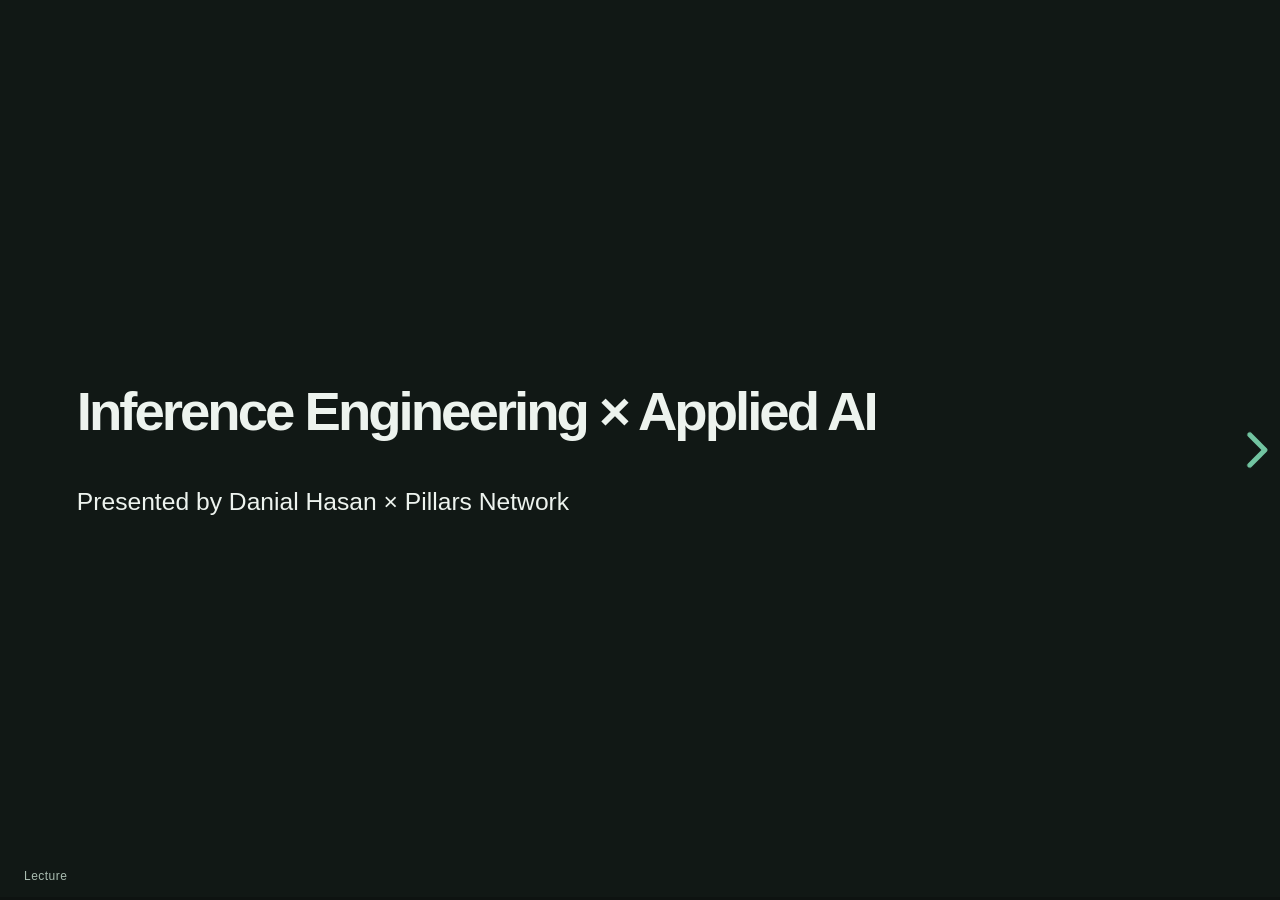
==== commit be778bd1: "Apply dark theme to the workshop slides" ====
--- a/slides/index.html
+++ b/slides/index.html
@@ -6,8 +6,8 @@
   <title>Danial Hasan · Inference engineering</title>
   <link rel="stylesheet" href="vendor/reveal.css">
   <style>
-    :root{--paper:#f6f4ed;--ink:#18352f;--green:#1e6657}
-    body{background:var(--paper)}
+    :root{color-scheme:dark;--paper:#111815;--ink:#edf3ee;--green:#7ed9b2;--muted:#a9bcb0;--line:#344a3f;--surface:#1c2922;--strong-surface:#235641}
+    html,body,.reveal-viewport{background:var(--paper)}
     .reveal{font-family:ui-sans-serif,-apple-system,BlinkMacSystemFont,"Segoe UI",sans-serif;color:var(--ink);font-size:32px}
     .reveal .slides{text-align:left}
     .reveal h1{font-size:100px;line-height:1.05;font-weight:750;letter-spacing:-.055em;margin:0 0 35px}
@@ -16,7 +16,7 @@
     .reveal .website{font-size:23px;margin-top:70px}
     .reveal .controls{color:var(--green)}
     .reveal .progress{color:var(--green)}
-    .session-phase{position:fixed;left:24px;bottom:18px;z-index:20;color:#52645e;font-family:ui-sans-serif,-apple-system,BlinkMacSystemFont,"Segoe UI",sans-serif;font-size:12px;letter-spacing:.04em;pointer-events:none}
+    .session-phase{position:fixed;left:24px;bottom:18px;z-index:20;color:var(--muted);font-family:ui-sans-serif,-apple-system,BlinkMacSystemFont,"Segoe UI",sans-serif;font-size:12px;letter-spacing:.04em;pointer-events:none}
     @media print{.session-phase{display:none}}
     .reveal .slides section,.reveal .slide-background,.reveal .progress span,.reveal .fragment{transition-duration:100ms}
     .reveal .bio h1{font-size:64px;margin-bottom:34px}
@@ -38,99 +38,99 @@
     .reveal .fields .example{font-size:24px;color:var(--green);margin-top:32px}
     .reveal .workloads h1{font-size:58px;margin-bottom:28px}
     .reveal .workload-table{width:100%;border-collapse:collapse;font-size:23px;line-height:1.25}
-    .reveal .workload-table th{text-align:left;font-size:24px;font-weight:650;padding:0 16px 18px;border-bottom:2px solid #18352f}
-    .reveal .workload-table td{padding:9px 16px;border-bottom:1px solid #cdd5d0;vertical-align:middle}
+    .reveal .workload-table th{text-align:left;font-size:24px;font-weight:650;padding:0 16px 18px;border-bottom:2px solid var(--ink)}
+    .reveal .workload-table td{padding:9px 16px;border-bottom:1px solid var(--line);vertical-align:middle}
     .reveal .workflow-companies .workload-table{font-size:23px;line-height:1.4;table-layout:fixed}
     .reveal .workflow-companies th:nth-child(1){width:18%}
     .reveal .workflow-companies th:nth-child(2){width:27%}
     .reveal .workflow-companies th:nth-child(3){width:27%}
     .reveal .workflow-companies th:nth-child(4){width:28%}
     .reveal .workflow-companies td{padding:16px 16px;vertical-align:top}
-    .reveal .workflow-companies td small{display:block;font-size:20px;line-height:1.35;color:#52645e;margin-top:7px}
+    .reveal .workflow-companies td small{display:block;font-size:20px;line-height:1.35;color:var(--muted);margin-top:7px}
     .company-brand{display:flex;align-items:center;gap:16px;font-weight:650;white-space:nowrap}
-    .reveal .company-brand img{width:28px;height:28px;object-fit:contain;margin:0}
-    .reveal .workload-note{font-size:21px;color:#52645e;margin-top:24px}
+    .reveal .company-brand img{width:32px;height:32px;box-sizing:border-box;padding:4px;object-fit:contain;margin:0;background:#edf3ee;border-radius:5px}
+    .reveal .workload-note{font-size:21px;color:var(--muted);margin-top:24px}
     .reveal .workload-bridge h1{font-size:68px;margin-bottom:48px}
     .bridge-flow{display:grid;grid-template-columns:1fr 50px 1fr 50px 1fr;gap:20px;align-items:start}
     .reveal .bridge-flow h2{font-size:34px;margin:0 0 22px;letter-spacing:-.025em}
     .reveal .bridge-flow p{font-size:28px;line-height:1.45}
     .bridge-arrow{font-size:40px;color:var(--green)}
-    .reveal .book-quote{margin:56px 0 0;padding-top:28px;border-top:1px solid #aebeb5;font-size:29px;line-height:1.5}
-    .reveal .book-cite{font-size:20px;margin-top:12px;color:#52645e}
+    .reveal .book-quote{margin:56px 0 0;padding-top:28px;border-top:1px solid var(--line);font-size:29px;line-height:1.5}
+    .reveal .book-cite{font-size:20px;margin-top:12px;color:var(--muted)}
     .reveal .workload-examples h1{font-size:62px;margin-bottom:28px}
     .reveal .examples-table{width:100%;border-collapse:collapse;font-size:24px;line-height:1.35}
     .reveal .examples-table th{text-align:left;font-size:23px;padding:10px 14px;border-bottom:2px solid var(--ink)}
-    .reveal .examples-table td{padding:15px 14px;vertical-align:top;border-bottom:1px solid #cdd5d0}
-    .reveal .examples-table small{display:block;font-size:19px;color:#52645e;margin-top:5px}
+    .reveal .examples-table td{padding:15px 14px;vertical-align:top;border-bottom:1px solid var(--line)}
+    .reveal .examples-table small{display:block;font-size:19px;color:var(--muted);margin-top:5px}
     .reveal .audience-examples td{padding:10px 14px}
     .reveal .requirements h1,.reveal .sla h1{font-size:60px;margin-bottom:30px}
     .reveal .sla h1{font-size:52px}
     .reveal .requirements td{padding:15px 14px}
-    .reveal .source-line{font-size:18px;color:#52645e;margin-top:24px;line-height:1.4}
+    .reveal .source-line{font-size:18px;color:var(--muted);margin-top:24px;line-height:1.4}
     .sla-columns{display:grid;grid-template-columns:1fr 1fr;gap:65px}
     .reveal .sla h2{font-size:31px;margin:0 0 20px}
     .reveal .sla p{font-size:27px;line-height:1.45;margin-bottom:20px}
-    .reveal .sla .scenario{font-size:24px;margin-bottom:30px;color:#52645e}
-    .reveal .sla .sla-foot{font-size:22px;margin-top:25px;padding-top:22px;border-top:1px solid #aebeb5}
+    .reveal .sla .scenario{font-size:24px;margin-bottom:30px;color:var(--muted)}
+    .reveal .sla .sla-foot{font-size:22px;margin-top:25px;padding-top:22px;border-top:1px solid var(--line)}
     .reveal .sla .source-line{font-size:18px;line-height:1.4}
     .time-budget{display:flex;height:52px;margin:24px 0 26px;gap:3px}
-    .time-budget span{display:flex;align-items:center;justify-content:center;background:#d9e5df;color:var(--ink);font-size:22px;font-weight:650}
-    .time-budget .model-time{background:#1e6657;color:white}
-    .time-budget .reserve-time{background:#eee9dc}
+    .time-budget span{display:flex;align-items:center;justify-content:center;background:var(--surface);color:var(--ink);font-size:22px;font-weight:650}
+    .time-budget .model-time{background:var(--strong-surface);color:#f2fff8}
+    .time-budget .reserve-time{background:#343125}
     .reveal .budget-table td{padding:8px 14px}
     .reveal .budget-caption{font-size:24px;line-height:1.4;margin-bottom:15px}
-    .workflow-scope{border:2px solid #8ba89b;padding:22px 24px 18px;margin:25px 0 35px}
+    .workflow-scope{border:2px solid #527361;padding:22px 24px 18px;margin:25px 0 35px}
     .reveal .workflow-scope h2{font-size:28px;margin:0 0 22px}
     .workflow-stages{display:grid;grid-template-columns:1fr 1fr 1fr 1fr 1fr;gap:10px;align-items:stretch}
-    .workflow-stages>div{text-align:center;padding:20px 8px;background:#e9eeeb;font-size:25px}
-    .workflow-stages .inference-stage{background:#1e6657;color:white}
-    .inference-scope{grid-column:3 / 5;border-bottom:3px solid #1e6657;text-align:center;padding:12px 0 8px;font-size:24px;font-weight:650}
+    .workflow-stages>div{text-align:center;padding:20px 8px;background:var(--surface);font-size:25px}
+    .workflow-stages .inference-stage{background:var(--strong-surface);color:#f2fff8}
+    .inference-scope{grid-column:3 / 5;border-bottom:3px solid var(--green);text-align:center;padding:12px 0 8px;font-size:24px;font-weight:650}
     .reveal .scope-levers h2{font-size:29px;margin:0 0 15px}
     .reveal .scope-levers p{font-size:25px;line-height:1.45}
     .system-flow{display:flex;gap:12px;align-items:center;margin:25px 0 32px}
-    .system-flow .system-node{flex:1;border:1px solid #8ba89b;padding:20px 12px;text-align:center;font-size:26px;line-height:1.3}
+    .system-flow .system-node{flex:1;border:1px solid #527361;padding:20px 12px;text-align:center;font-size:26px;line-height:1.3}
     .system-flow .system-arrow{font-size:30px;color:var(--green)}
     .reveal .ontology-table td{padding:13px 14px}
     .reveal .levers-table{font-size:23px}
     .reveal .levers-table td{padding:11px 14px}
     .reveal .slide-subheader{font-size:25px;line-height:1.4;margin:-10px 0 28px;color:var(--green)}
     .reveal .lever-kind{position:absolute;top:-30px;left:0;font-size:18px;font-weight:650;line-height:1.2;color:var(--green)}
-    .reveal .lever-kind.applied-kind{color:#865d35}
+    .reveal .lever-kind.applied-kind{color:#f3bb8d}
     .reveal .lever-detail h1,.reveal .hardware-detail h1{font-size:58px;margin-bottom:28px}
     .reveal .lever-intro{font-size:28px;line-height:1.45;margin-bottom:30px}
-    .lever-panel{border:1px solid #aebeb5;padding:24px;margin:16px 0}
-    .reveal .lever-panel h2{font-size:25px;margin:0 0 20px;color:#52645e}
+    .lever-panel{border:1px solid var(--line);padding:24px;margin:16px 0}
+    .reveal .lever-panel h2{font-size:25px;margin:0 0 20px;color:var(--muted)}
     .operation-flow{display:flex;align-items:center;gap:14px;font-size:26px;line-height:1.35}
-    .operation-flow .operation{padding:16px 20px;background:#1e6657;color:white;text-align:center;flex:1}
-    .operation-flow .memory{padding:16px 18px;background:#e5ebe7;text-align:center;flex:1}
-    .operation-flow .arrow{color:#1e6657}
+    .operation-flow .operation{padding:16px 20px;background:var(--strong-surface);color:#f2fff8;text-align:center;flex:1}
+    .operation-flow .memory{padding:16px 18px;background:var(--surface);text-align:center;flex:1}
+    .operation-flow .arrow{color:var(--green)}
     .reveal .lever-result{font-size:27px;line-height:1.45;margin-top:26px}
-    .reveal .lever-tradeoff{font-size:23px;line-height:1.45;margin-top:15px;color:#52645e}
-    .precision-number{font-size:42px;font-weight:650;color:#1e6657;white-space:nowrap}
+    .reveal .lever-tradeoff{font-size:23px;line-height:1.45;margin-top:15px;color:var(--muted)}
+    .precision-number{font-size:42px;font-weight:650;color:var(--green);white-space:nowrap}
     .token-row{display:flex;gap:8px;align-items:center;font-size:28px;margin:14px 0;flex-wrap:wrap}
-    .token-row .token{padding:14px 20px;background:#e5ebe7}
-    .token-row .shared,.token-row .accepted{background:#1e6657;color:white}
-    .token-row .rejected{background:#efd9cd;color:#703b25}
-    .token-row .discarded{background:#efefeb;color:#77817c;text-decoration:line-through}
-    .reveal .diagram-label{font-size:23px;color:#52645e;margin:16px 0 8px}
+    .token-row .token{padding:14px 20px;background:var(--surface)}
+    .token-row .shared,.token-row .accepted{background:var(--strong-surface);color:#f2fff8}
+    .token-row .rejected{background:#59392c;color:#ffd2b6}
+    .token-row .discarded{background:#17221c;color:var(--muted);text-decoration:line-through}
+    .reveal .diagram-label{font-size:23px;color:var(--muted);margin:16px 0 8px}
     .batch-comparison{display:grid;grid-template-columns:1fr 1fr;gap:38px}
     .reveal .batch-comparison h2{font-size:29px;margin:0 0 15px}
     .batch-grid{display:grid;grid-template-columns:repeat(4,1fr);gap:7px;font-size:25px;text-align:center}
-    .batch-grid span{padding:17px 6px;background:#e5ebe7}
-    .batch-grid .new-request{background:#1e6657;color:white}
-    .batch-grid .empty-slot{background:#f4f3ee;color:#8d9792}
+    .batch-grid span{padding:17px 6px;background:var(--surface)}
+    .batch-grid .new-request{background:var(--strong-surface);color:#f2fff8}
+    .batch-grid .empty-slot{background:#17221c;color:var(--muted)}
     .reveal .batch-caption{font-size:22px;margin-top:14px;line-height:1.4}
     .phase-budget td:nth-child(2){white-space:nowrap}
     .capacity-row{margin:22px 0}
     .reveal .capacity-label{font-size:25px;margin-bottom:12px}
     .capacity-bar{display:flex;height:60px;font-size:23px;text-align:center;align-items:stretch}
     .capacity-bar span{display:flex;align-items:center;justify-content:center}
-    .capacity-bar .weights{background:#1e6657;color:white}
-    .capacity-bar .free-memory{background:#e5ebe7}
-    .reveal .application-link{font-size:24px;line-height:1.45;padding-top:20px;margin-top:24px;border-top:1px solid #aebeb5;color:var(--green)}
+    .capacity-bar .weights{background:var(--strong-surface);color:#f2fff8}
+    .capacity-bar .free-memory{background:var(--surface)}
+    .reveal .application-link{font-size:24px;line-height:1.45;padding-top:20px;margin-top:24px;border-top:1px solid var(--line);color:var(--green)}
     .reveal .lever-panel .example-copy{font-size:27px;line-height:1.5}
     .parallel-branches{display:grid;grid-template-columns:1fr 1fr 1fr;gap:12px;margin-bottom:18px}
-    .parallel-branches span{padding:20px 10px;background:#1e6657;color:white;text-align:center;font-size:25px}
+    .parallel-branches span{padding:20px 10px;background:var(--strong-surface);color:#f2fff8;text-align:center;font-size:25px}
     .reveal .state-example{font-size:26px;line-height:1.6;margin:0}
     .reveal .contents h1{font-size:72px;margin-bottom:48px}
     .contents-grid{display:grid;grid-template-columns:1fr 1fr;gap:60px}
@@ -139,7 +139,7 @@
     .reveal .contents li::marker{color:var(--green);font-weight:650}
     .reveal .contents a{color:inherit;text-decoration:none;text-underline-offset:6px}
     .reveal .contents a:hover,.reveal .contents a:focus-visible{color:var(--green);text-decoration:underline}
-    .reveal .contents .workshop-next{font-size:27px;margin-top:32px;padding-top:24px;border-top:1px solid #aebeb5}
+    .reveal .contents .workshop-next{font-size:27px;margin-top:32px;padding-top:24px;border-top:1px solid var(--line)}
     .reveal .metrics-slide h1,.reveal .ultrafast-question h1{font-size:60px;margin-bottom:30px}
     .reveal .metrics-definitions{display:grid;grid-template-columns:1fr 1fr;gap:50px;margin-bottom:28px}
     .reveal .metrics-definitions h2{font-size:32px;margin:0 0 12px}
@@ -149,11 +149,11 @@
     .reveal .batch-why p{font-size:24px;line-height:1.4}
     .reveal .quiz-facts{font-size:27px;line-height:1.5;margin-bottom:34px}
     .reveal .quiz-line{font-size:30px;line-height:1.7;margin:18px 0}
-    .quiz-slot{display:inline-grid;min-width:160px;text-align:center;border-bottom:2px solid #1e6657;color:var(--green);font-weight:650}
+    .quiz-slot{display:inline-grid;min-width:160px;text-align:center;border-bottom:2px solid var(--green);color:var(--green);font-weight:650}
     .quiz-slot>span{grid-area:1/1}
-    .reveal .quiz-explanation{font-size:25px;line-height:1.4;margin-top:28px;padding-top:22px;border-top:1px solid #aebeb5}
+    .reveal .quiz-explanation{font-size:25px;line-height:1.4;margin-top:28px;padding-top:22px;border-top:1px solid var(--line)}
     .request-chips{display:grid;grid-template-columns:repeat(8,1fr);gap:8px;margin:12px 0 22px}
-    .request-chips span{padding:12px 4px;background:#e5ebe7;text-align:center;font-size:23px}
+    .request-chips span{padding:12px 4px;background:var(--surface);text-align:center;font-size:23px}
     .reveal .hardware-batch h1,.reveal .disaggregation h1{font-size:56px}
     .reveal .hardware-batch .examples-table{font-size:23px}
     .reveal .disaggregation .lever-intro{font-size:26px;margin-bottom:22px}
@@ -169,10 +169,17 @@
     .reveal .bitter-lesson .bitter-principle{font-size:26px;line-height:1.4;margin-top:24px}
     .reveal .bitter-lesson h2{font-size:32px;letter-spacing:-.025em;margin:32px 0 20px}
     .reveal .bitter-lesson .system-flow{margin:0 0 26px;gap:10px}
-    .reveal .bitter-lesson .system-node{font-size:23px;padding:22px 10px;background:#e5ebe7;border:0}
+    .reveal .bitter-lesson .system-node{font-size:23px;padding:22px 10px;background:var(--surface);border:0}
     .reveal .bitter-lesson .bitter-example{font-size:26px;line-height:1.45}
     .reveal .bitter-lesson .source-line{margin-top:14px}
-    .reveal .bitter-lesson .bitter-role{font-size:27px;font-weight:650;color:var(--green);margin-top:22px;padding-top:18px;border-top:1px solid #aebeb5}
+    .reveal .bitter-lesson .bitter-role{font-size:27px;font-weight:650;color:var(--green);margin-top:22px;padding-top:18px;border-top:1px solid var(--line)}
+    .reveal .workshop-setup h1{font-size:62px;margin-bottom:30px}
+    .reveal .workshop-setup .repo-link{font-size:30px;font-weight:650;overflow-wrap:anywhere;margin-bottom:36px}
+    .reveal .workshop-setup h2{font-size:28px;margin:0 0 18px}
+    .reveal .workshop-setup blockquote{font-size:29px;line-height:1.5;margin:0;padding:22px 26px;background:var(--surface);border-left:4px solid var(--green)}
+    .reveal .workshop-setup .setup-ready{font-size:24px;margin-top:28px}
+      .reveal a:focus-visible{outline:2px solid var(--green);outline-offset:5px}
+    ::selection{background:#365c48;color:#ffffff}
   </style>
 </head>
 <body>
@@ -227,9 +234,20 @@
       </div>
       <p class="workshop-next">Then, we’ll apply these ideas in the workshop.</p>
     </section>
+    <section id="workshop-setup" class="workshop-setup">
+      <h1>Get ready before the lecture</h1>
+      <p class="repo-link"><a href="https://github.com/danialhasan/inference-engineering-workshop">github.com/danialhasan/inference-engineering-workshop</a></p>
+      <h2>Give your coding agent the repo and this instruction:</h2>
+      <blockquote>“I’m at an inference engineering workshop. Read this repository and follow its setup instructions on this machine. Check that the local model and dashboard work, and fix any setup issues. Leave the exercises ready for me.”</blockquote>
+      <p class="setup-ready">Ready means: Qwen2.5 1.5B runs locally, a live test finishes, and the dashboard is open.</p>
+    </section>
     <section class="section-divider" data-phase="Lecture">
       <h1>Lecture</h1>
       <p>Workloads, systems, and engineering decisions.</p>
+    </section>
+    <section id="workloads" class="section-divider" data-subsection="Workloads">
+      <h1>Workloads</h1>
+      <p>The work people need done determines what the system must deliver.</p>
     </section>
     <section class="fields">
       <h1>Inference engineering and applied AI</h1>
@@ -268,10 +286,6 @@
       <p class="workload-note">Selected workloads. One company can work in both areas.</p>
       <aside class="notes">Classify the illustrated workloads, not every activity in each company. Managed model access can route to external inference providers; it does not establish ownership of GPU infrastructure. OpenCode Zen describes itself as a gateway working with providers. Sources: https://opencode.ai/docs/zen/ ; https://docs.factory.com/models ; https://docs.factory.com/droid-cli/settings ; https://cursor.com/resources/Composer2.pdf ; https://www.baseten.co/ ; https://modal.com/ . Additional sources: https://groq.com/ ; https://www.together.ai/serverless-inference ; https://fireworks.ai/inference ; https://www.coderabbit.ai/ide ; https://www.harvey.ai/ . A dash means no workload example is shown in that column, not that the company does no work in that area. Logos are from the official company sites. Reviewed November 10, 2026.</aside>
     </section>
-    <section id="workloads" class="section-divider" data-subsection="Workloads">
-      <h1>Workloads</h1>
-      <p>The work people need done determines what the system must deliver.</p>
-    </section>
     <section class="workload-bridge">
       <h1>It's all about the workload</h1>
       <div class="bridge-flow">
@@ -315,58 +329,6 @@
       </table>
       <p class="workload-note">MCP servers and the 900 GB streaming platform provide infrastructure.<br>Any model calls they make create an inference workload.</p>
       <aside class="notes">Source: organizer-provided audience summary, WhatsApp Image 2026-11-03 at 10.30.23.jpeg, based on 41 registrations. Project names are reported by the organizer. Model workloads and requirements here are proposed examples for discussion, not verified implementations. In particular the contract scraper may be deterministic, IDS need not use a language model, and a streaming platform or MCP server does not necessarily perform inference. Ask participants how their actual systems work. The reported $3k/month saving is not independently verified and is not reproduced here.</aside>
-    </section>
-    <section id="latency-throughput" class="metrics-slide">
-      <h1>Latency and throughput</h1>
-      <div class="metrics-definitions">
-        <div><h2>Latency</h2><p>How long one request takes.<br>For streaming, also measure when tokens arrive.</p></div>
-        <div><h2>Throughput</h2><p>How much work the whole system completes per second.</p></div>
-      </div>
-      <table class="examples-table">
-        <thead><tr><th>Same processor capacity</th><th>Tokens per second, per user</th><th>Tokens per second, total</th></tr></thead>
-        <tbody>
-          <tr><td>Serve 1 request at a time</td><td>100</td><td>100</td></tr>
-          <tr><td>Serve 8 requests together</td><td>40</td><td>320</td></tr>
-        </tbody>
-      </table>
-      <div class="batch-why">
-        <div><h2>Why each user gets tokens more slowly</h2><p>A larger batch does more work in each generation step, so the step can take longer.</p></div>
-        <div><h2>Why the system produces more tokens</h2><p>One read of the model weights serves several requests. Each step produces a token for each request.</p></div>
-      </div>
-      <p class="source-line">Illustrative numbers, not a benchmark. Kiely, <em>Inference Engineering</em> (2026), §1.2.2, pp. 29–30; §1.4, pp. 35–37.</p>
-      <aside class="notes">The same allocated processor capacity is assumed in both constructed examples. Compare generation rate after the first token: one active request at 100 tokens/s versus eight active requests at 40 each, totaling 320. This is a teaching example, not a guarantee that batching produces this ratio. With the same output length, slower per-user generation increases generation time, but total request latency also includes queueing, prefill and application work. More batching can improve weight reuse and aggregate throughput while increasing per-user delay; hardware, runtime, model and workload determine the result. At a fixed processor cost, higher useful throughput can reduce infrastructure cost per token. Faster kernels can improve both latency and throughput, so they are not always opposing outcomes. Requests in flight is concurrency, not requests per second. Connect the definitions to the 30-second complete-report requirement.</aside>
-    </section>
-    <section class="workload-examples requirements">
-      <h1>One user: response time and quality</h1>
-      <p class="budget-caption">Does this person get a useful result soon enough?</p>
-      <table class="examples-table">
-        <thead><tr><th>Workload</th><th>What the user needs</th><th>What we measure</th></tr></thead>
-        <tbody>
-          <tr><td>Code completion</td><td>A useful suggestion before they type past it.</td><td>Time to a complete suggestion; acceptance rate.</td></tr>
-          <tr><td>Chat</td><td>A correct answer that starts promptly and streams smoothly.</td><td>Time to first token; gaps between tokens; answer quality.</td></tr>
-          <tr><td>Coding agent</td><td>A correct code change that passes the checks.</td><td>Total task time; task success.</td></tr>
-          <tr><td>Document research</td><td>A supported report within 30 seconds.</td><td>Complete-report time; source support.</td></tr>
-        </tbody>
-      </table>
-      <p class="workload-note">Follow one request from start to useful result.</p>
-      <p class="source-line">Kiely, <em>Inference Engineering</em> (2026), §1.4, pp. 35–37. Examples adapted to our workloads.</p>
-      <aside class="notes">This slide takes the user's perspective on the same four workloads that appear on the next slide. Latency can mean time to first token, gaps between tokens, or time to a complete useful result, depending on the task. Quality still matters: a fast incorrect result is not success. The 30-second report is our illustrative service requirement, not a measured vendor guarantee. A coding task can contain several model and tool calls.</aside>
-    </section>
-    <section class="workload-examples requirements">
-      <h1 style="font-size:52px">Many users: throughput, reliability, and cost</h1>
-      <p class="budget-caption">Can we deliver the same experience as demand grows?</p>
-      <table class="examples-table">
-        <thead><tr><th>Same workload</th><th>What the service must do</th><th>What we measure across requests</th></tr></thead>
-        <tbody>
-          <tr><td>Code completion</td><td>Keep suggestions fast during busy periods.</td><td>Useful suggestions per second; response-time percentiles; cost.</td></tr>
-          <tr><td>Chat</td><td>Keep many conversations responsive at once.</td><td>Total output tokens per second; delays; errors; cost per conversation.</td></tr>
-          <tr><td>Coding agent</td><td>Complete many tasks without long queues.</td><td>Successful tasks per hour; queue time; failure rate; cost per task.</td></tr>
-          <tr><td>Document research</td><td>Keep the 30-second promise as requests arrive.</td><td>Reports per minute; share within 30 seconds; failure rate; cost per report.</td></tr>
-        </tbody>
-      </table>
-      <p class="workload-note">More work per second helps only if users still get correct results on time.</p>
-      <p class="source-line">Kiely, <em>Inference Engineering</em> (2026), §1.2.2, pp. 29–30; §1.4, pp. 35–37; §4.5, pp. 112–114.</p>
-      <aside class="notes">Use exactly the same four workloads as the previous slide to change perspective, not topic. Throughput is completed work per unit of time; concurrency is work in progress and is not a throughput measurement. Measure throughput together with per-request response-time distributions, quality, failures and cost under representative load. Percentiles describe a distribution across requests; one fast request does not prove service performance. Useful suggestions, successful tasks and supported reports are application outcomes, while total output tokens per second is a model-serving measure. Increasing batching may increase total token throughput while increasing individual delays. This leads into business promises and the illustrative enterprise service level agreement.</aside>
     </section>
     <section id="service-commitments" class="section-divider" data-subsection="Service commitments">
       <h1>Service commitments</h1>
@@ -575,6 +537,47 @@
       <p class="source-line">Kiely, <em>Inference Engineering</em> (2026), §3.1.2, pp. 76–77; §3.2.1, p. 79.<br>Book configuration specifications, not measured model speeds. GB = gigabytes; TB = terabytes.</p>
       <aside class="notes">These numbers reproduce the book's H100/H200 table for 8-bit floating-point dense tensor compute, not every hardware variant sold under these names. Peak memory bandwidth is distinct from achieved bandwidth, and neither is network bandwidth. The table intentionally shows equal listed compute alongside higher capacity and bandwidth. That can help a workload limited by memory movement, but does not guarantee an application speedup. A faster connection does not enlarge memory, and larger memory does not necessarily make that connection faster.</aside>
     </section>
+    <section id="prefill-and-decode" class="section-divider" data-subsection="Prefill and decode">
+      <h1>Prefill and decode</h1>
+      <p>How the model processes an input and produces an answer.</p>
+    </section>
+    <section class="hardware-detail">
+      <h1>Prefill: process the input</h1>
+      <p class="lever-intro">Before answering, the model processes the question and source documents. It can work on many input tokens together.</p>
+      <div class="lever-panel">
+        <div class="operation-flow"><span class="memory">Question +<br>source documents</span><span class="arrow">→</span><span class="operation">Model computation<br>using its weights</span><span class="arrow">→</span><span class="memory">Stored input state<br>+ first output token</span></div>
+      </div>
+      <table class="examples-table">
+        <thead><tr><th>Resource</th><th>What prefill needs</th></tr></thead>
+        <tbody>
+          <tr><td>Compute</td><td>Many calculations across the input tokens.</td></tr>
+          <tr><td>Memory</td><td>Room for the weights, working data, and key-value cache.</td></tr>
+          <tr><td>Bandwidth</td><td>Movement of weights and working data through memory.</td></tr>
+        </tbody>
+      </table>
+      <p class="lever-result">The key-value cache stores intermediate state that generation can reuse.</p>
+      <p class="source-line">Kiely, <em>Inference Engineering</em> (2026), §2.2, pp. 47–49; §2.4.2, pp. 63–66.<br>Prefill is often compute-limited; the actual workload and implementation determine the bottleneck.</p>
+      <aside class="notes">Tokenization converts the question, instructions and documents into model input tokens before this phase. Prefill processes their representations through the trained model and builds the key-value cache, which holds attention state rather than a ready-made answer. Causal attention still restricts which positions can use other positions; processing input positions in parallel does not mean ignoring token order. The final prompt position supplies the distribution used to select the first output token, although engine accounting of that sampling step can vary. Weights are already resident on the accelerator in steady-state serving; do not confuse a forward pass with loading the model from disk. Prefix-cache hits can skip recomputation for reusable input. Larger uncached inputs create more work and state, but time does not scale by one universal formula.</aside>
+    </section>
+    <section class="hardware-detail">
+      <h1>Decode: produce the answer</h1>
+      <p class="lever-intro">After the first output token, ordinary generation repeats: use the existing context, choose the next token, and extend the stored state.</p>
+      <div class="lever-panel">
+        <div class="operation-flow"><span class="memory">Weights +<br>cached context</span><span class="arrow">→</span><span class="operation">Compute and select<br>the next token</span><span class="arrow">→</span><span class="memory">Add the token<br>and update state</span></div>
+        <p class="batch-caption">Repeat until the answer ends or a limit is reached.</p>
+      </div>
+      <table class="examples-table">
+        <thead><tr><th>Resource</th><th>What decode needs</th></tr></thead>
+        <tbody>
+          <tr><td>Compute</td><td>Run the model for each new token.</td></tr>
+          <tr><td>Memory</td><td>Keep the weights and growing state of active requests.</td></tr>
+          <tr><td>Bandwidth</td><td>Keep supplying weights and cached state to the computation.</td></tr>
+        </tbody>
+      </table>
+      <p class="lever-result">At small batch sizes, moving data can dominate. Larger batches reuse weights, but each request keeps its own state.</p>
+      <p class="source-line">Kiely, <em>Inference Engineering</em> (2026), §2.2, pp. 48–49; §2.4.2, pp. 63–66.<br>Batching and speculative decoding change how much useful work each execution step does.</p>
+      <aside class="notes">For one ordinary autoregressive sequence, a newly chosen token becomes input to the next generation step, creating a sequential dependency. The model's learned weights remain unchanged. Cached attention state lets it avoid recomputing the entire earlier sequence, but reading that state still costs bandwidth. Repeated weight reads refer to accelerator memory traffic, not downloading or reloading the model from disk for each token. Batching shares execution across sequences and improves reuse; speculation can commit several verified output tokens per target-model pass. The claim about bandwidth applies especially to low-batch steady-state decode, not every model or hardware configuration.</aside>
+    </section>
     <section id="hardware-batching" class="hardware-detail hardware-batch">
       <h1>One GPU, many requests</h1>
       <p class="lever-intro">Batching lets one graphics processing unit (GPU) work on several requests together.</p>
@@ -610,47 +613,6 @@
       <p class="source-line">Kiely, <em>Inference Engineering</em> (2026), §2.4, pp. 61–66; §3.1, pp. 74–77.</p>
       <aside class="notes">The book connects typical prefill to compute limits and typical low-to-moderate-batch decode to memory-bandwidth limits. These are not universal laws. Input length, model architecture, batch size, cache hits, hardware and implementation can change the bottleneck. Increasing batching may improve reuse and make computation more limiting while increasing per-request delay or memory requirements. Queueing, network and tool waits are separate service-level bottlenecks: if the processor is idle while a request waits elsewhere, buying a faster processor may not address the cause. This slide supplies the causal foundation for the levers that follow.</aside>
     </section>
-    <section id="prefill-and-decode" class="section-divider" data-subsection="Prefill and decode">
-      <h1>Prefill and decode</h1>
-      <p>How the model processes an input and produces an answer.</p>
-    </section>
-    <section class="hardware-detail">
-      <h1>Prefill: process the input</h1>
-      <p class="lever-intro">Before answering, the model processes the question and source documents. It can work on many input tokens together.</p>
-      <div class="lever-panel">
-        <div class="operation-flow"><span class="memory">Question +<br>source documents</span><span class="arrow">→</span><span class="operation">Model computation<br>using its weights</span><span class="arrow">→</span><span class="memory">Stored input state<br>+ first output token</span></div>
-      </div>
-      <table class="examples-table">
-        <thead><tr><th>Resource</th><th>What prefill needs</th></tr></thead>
-        <tbody>
-          <tr><td>Compute</td><td>Many calculations across the input tokens.</td></tr>
-          <tr><td>Memory</td><td>Room for the weights, working data, and key-value cache.</td></tr>
-          <tr><td>Bandwidth</td><td>Movement of weights and working data through memory.</td></tr>
-        </tbody>
-      </table>
-      <p class="lever-result">The key-value cache stores intermediate state that generation can reuse.</p>
-      <p class="source-line">Kiely, <em>Inference Engineering</em> (2026), §2.2, pp. 47–49; §2.4.2, pp. 63–66.<br>Prefill is often compute-limited; the actual workload and implementation determine the bottleneck.</p>
-      <aside class="notes">Tokenization converts the question, instructions and documents into model input tokens before this phase. Prefill processes their representations through the trained model and builds the key-value cache, which holds attention state rather than a ready-made answer. Causal attention still restricts which positions can use other positions; processing input positions in parallel does not mean ignoring token order. The final prompt position supplies the distribution used to select the first output token, although engine accounting of that sampling step can vary. Weights are already resident on the accelerator in steady-state serving; do not confuse a forward pass with loading the model from disk. Prefix-cache hits can skip recomputation for reusable input. Larger uncached inputs create more work and state, but time does not scale by one universal formula.</aside>
-    </section>
-    <section class="hardware-detail">
-      <h1>Decode: produce the answer</h1>
-      <p class="lever-intro">After the first output token, ordinary generation repeats: use the existing context, choose the next token, and extend the stored state.</p>
-      <div class="lever-panel">
-        <div class="operation-flow"><span class="memory">Weights +<br>cached context</span><span class="arrow">→</span><span class="operation">Compute and select<br>the next token</span><span class="arrow">→</span><span class="memory">Add the token<br>and update state</span></div>
-        <p class="batch-caption">Repeat until the answer ends or a limit is reached.</p>
-      </div>
-      <table class="examples-table">
-        <thead><tr><th>Resource</th><th>What decode needs</th></tr></thead>
-        <tbody>
-          <tr><td>Compute</td><td>Run the model for each new token.</td></tr>
-          <tr><td>Memory</td><td>Keep the weights and growing state of active requests.</td></tr>
-          <tr><td>Bandwidth</td><td>Keep supplying weights and cached state to the computation.</td></tr>
-        </tbody>
-      </table>
-      <p class="lever-result">At small batch sizes, moving data can dominate. Larger batches reuse weights, but each request keeps its own state.</p>
-      <p class="source-line">Kiely, <em>Inference Engineering</em> (2026), §2.2, pp. 48–49; §2.4.2, pp. 63–66.<br>Batching and speculative decoding change how much useful work each execution step does.</p>
-      <aside class="notes">For one ordinary autoregressive sequence, a newly chosen token becomes input to the next generation step, creating a sequential dependency. The model's learned weights remain unchanged. Cached attention state lets it avoid recomputing the entire earlier sequence, but reading that state still costs bandwidth. Repeated weight reads refer to accelerator memory traffic, not downloading or reloading the model from disk for each token. Batching shares execution across sequences and improves reuse; speculation can commit several verified output tokens per target-model pass. The claim about bandwidth applies especially to low-batch steady-state decode, not every model or hardware configuration.</aside>
-    </section>
     <section class="workload-examples requirements">
       <h1>Both phases sit inside our 30 seconds</h1>
       <table class="examples-table phase-budget">
@@ -669,6 +631,73 @@
     <section id="inference-engineering-levers" class="section-divider" data-subsection="Inference engineering levers">
       <h1>Inference engineering levers</h1>
       <p>Change how the model runs while preserving useful results.</p>
+    </section>
+    <section id="inference-optimization" class="workload-examples requirements">
+      <h1>Optimize model serving</h1>
+      <p class="slide-subheader">This is called inference optimization, and it is in high demand.<br>As AI usage grows, products need fast, reliable responses at a sustainable cost.</p>
+      <table class="examples-table">
+        <thead><tr><th>Where time is spent</th><th>What we can change</th><th>What we must check</th></tr></thead>
+        <tbody>
+          <tr><td>Waiting for capacity</td><td>Keep workers ready; tune routing and batching.</td><td>Queue delay under normal and peak demand.</td></tr>
+          <tr><td>Processing the input</td><td>Reuse cached prefixes; improve input-processing efficiency.</td><td>Input-processing time on cache hits and misses.</td></tr>
+          <tr><td>Generating the report</td><td>Test efficient runtimes, precision, and speculative decoding.</td><td>Generation time and quality at the agreed load.</td></tr>
+        </tbody>
+      </table>
+      <p class="workload-note">1,000 output tokens in 14 seconds requires about <strong>71 tokens per second per response</strong>.<br>We must test that rate while serving the agreed workload.</p>
+      <p class="source-line">Kiely, <em>Inference Engineering</em> (2026), preface, pp. 12–13; §1.4, pp. 35–37; §4.5, pp. 112–114.<br>These are changes to test, not guaranteed savings.</p>
+      <aside class="notes">The demand statement is our qualitative interpretation of the book, not a measured hiring statistic. In the preface, pp.12–13, Kiely connects wider production adoption of AI to the need for control over latency, availability and economics. Page 25 states: “Inference engineering adds speed and scale to AI products by optimizing production serving of generative models.” Do not repeat the preface’s vendor-specific uptime or percentage cost comparisons as universal current facts. Inference engineering directly addresses model processing, serving queues, runtime efficiency and capacity. The examples on this slide are serving-side changes. Selecting sources, defining the output, retrieval and application validation are covered under applied AI levers. Reuse of prompt computation refers to prefix caching, not returning a previous answer to a different question. It only helps when the exact reusable prefix is available in cache; test cold and warm paths. 1,000 / 14 = 71.43 output tokens per second for an individual response, not total server throughput. Do not assume 20 requests in flight means 20 simultaneous decode streams, or multiply this rate into a proven capacity claim. Measure mixed prefill and decode under realistic arrivals. Tune batching against both throughput and queueing, preserving per-response latency. More hardware is not automatically the first intervention; use the measured bottleneck and cost budget. Compare full-request traces before and after each change, including slow requests. Do not sum per-stage 95th percentiles and claim the sum is the end-to-end 95th percentile.</aside>
+    </section>
+    <section id="latency-throughput" class="metrics-slide">
+      <h1>Latency and throughput</h1>
+      <div class="metrics-definitions">
+        <div><h2>Latency</h2><p>How long one request takes.<br>For streaming, also measure when tokens arrive.</p></div>
+        <div><h2>Throughput</h2><p>How much work the whole system completes per second.</p></div>
+      </div>
+      <table class="examples-table">
+        <thead><tr><th>Same processor capacity</th><th>Tokens per second, per user</th><th>Tokens per second, total</th></tr></thead>
+        <tbody>
+          <tr><td>Serve 1 request at a time</td><td>100</td><td>100</td></tr>
+          <tr><td>Serve 8 requests together</td><td>40</td><td>320</td></tr>
+        </tbody>
+      </table>
+      <div class="batch-why">
+        <div><h2>Why each user gets tokens more slowly</h2><p>A larger batch does more work in each generation step, so the step can take longer.</p></div>
+        <div><h2>Why the system produces more tokens</h2><p>One read of the model weights serves several requests. Each step produces a token for each request.</p></div>
+      </div>
+      <p class="source-line">Illustrative numbers, not a benchmark. Kiely, <em>Inference Engineering</em> (2026), §1.2.2, pp. 29–30; §1.4, pp. 35–37.</p>
+      <aside class="notes">The same allocated processor capacity is assumed in both constructed examples. Compare generation rate after the first token: one active request at 100 tokens/s versus eight active requests at 40 each, totaling 320. This is a teaching example, not a guarantee that batching produces this ratio. With the same output length, slower per-user generation increases generation time, but total request latency also includes queueing, prefill and application work. More batching can improve weight reuse and aggregate throughput while increasing per-user delay; hardware, runtime, model and workload determine the result. At a fixed processor cost, higher useful throughput can reduce infrastructure cost per token. Faster kernels can improve both latency and throughput, so they are not always opposing outcomes. Requests in flight is concurrency, not requests per second. Connect the definitions to the 30-second complete-report requirement.</aside>
+    </section>
+    <section class="workload-examples requirements">
+      <h1>One user: response time and quality</h1>
+      <p class="budget-caption">Does this person get a useful result soon enough?</p>
+      <table class="examples-table">
+        <thead><tr><th>Workload</th><th>What the user needs</th><th>What we measure</th></tr></thead>
+        <tbody>
+          <tr><td>Code completion</td><td>A useful suggestion before they type past it.</td><td>Time to a complete suggestion; acceptance rate.</td></tr>
+          <tr><td>Chat</td><td>A correct answer that starts promptly and streams smoothly.</td><td>Time to first token; gaps between tokens; answer quality.</td></tr>
+          <tr><td>Coding agent</td><td>A correct code change that passes the checks.</td><td>Total task time; task success.</td></tr>
+          <tr><td>Document research</td><td>A supported report within 30 seconds.</td><td>Complete-report time; source support.</td></tr>
+        </tbody>
+      </table>
+      <p class="workload-note">Follow one request from start to useful result.</p>
+      <p class="source-line">Kiely, <em>Inference Engineering</em> (2026), §1.4, pp. 35–37. Examples adapted to our workloads.</p>
+      <aside class="notes">This slide takes the user's perspective on the same four workloads that appear on the next slide. Latency can mean time to first token, gaps between tokens, or time to a complete useful result, depending on the task. Quality still matters: a fast incorrect result is not success. The 30-second report is our illustrative service requirement, not a measured vendor guarantee. A coding task can contain several model and tool calls.</aside>
+    </section>
+    <section class="workload-examples requirements">
+      <h1 style="font-size:52px">Many users: throughput, reliability, and cost</h1>
+      <p class="budget-caption">Can we deliver the same experience as demand grows?</p>
+      <table class="examples-table">
+        <thead><tr><th>Same workload</th><th>What the service must do</th><th>What we measure across requests</th></tr></thead>
+        <tbody>
+          <tr><td>Code completion</td><td>Keep suggestions fast during busy periods.</td><td>Useful suggestions per second; response-time percentiles; cost.</td></tr>
+          <tr><td>Chat</td><td>Keep many conversations responsive at once.</td><td>Total output tokens per second; delays; errors; cost per conversation.</td></tr>
+          <tr><td>Coding agent</td><td>Complete many tasks without long queues.</td><td>Successful tasks per hour; queue time; failure rate; cost per task.</td></tr>
+          <tr><td>Document research</td><td>Keep the 30-second promise as requests arrive.</td><td>Reports per minute; share within 30 seconds; failure rate; cost per report.</td></tr>
+        </tbody>
+      </table>
+      <p class="workload-note">More work per second helps only if users still get correct results on time.</p>
+      <p class="source-line">Kiely, <em>Inference Engineering</em> (2026), §1.2.2, pp. 29–30; §1.4, pp. 35–37; §4.5, pp. 112–114.</p>
+      <aside class="notes">Use exactly the same four workloads as the previous slide to change perspective, not topic. Throughput is completed work per unit of time; concurrency is work in progress and is not a throughput measurement. Measure throughput together with per-request response-time distributions, quality, failures and cost under representative load. Percentiles describe a distribution across requests; one fast request does not prove service performance. Useful suggestions, successful tasks and supported reports are application outcomes, while total output tokens per second is a model-serving measure. Increasing batching may increase total token throughput while increasing individual delays. This leads into business promises and the illustrative enterprise service level agreement.</aside>
     </section>
     <section class="workload-examples requirements">
       <h1>The levers of inference engineering</h1>
@@ -688,22 +717,6 @@
       <p class="source-line">Kiely, <em>Inference Engineering</em> (2026), chapters 3–5 and 7.<br>Choose a lever for a measured bottleneck, then check quality, time, and cost again.</p>
       <aside class="notes">Introduce names and purposes here; deeper token mechanics can follow when needed to explain one lever. Quantization reduces precision and may reduce memory and execution cost, but quality and actual speed must be measured. Prefix caching reuses matching prompt computation, not arbitrary answers. Speculative decoding drafts candidates and verifies them with the target model; it may not accelerate every workload. Model parallelism splits a model across devices; replicas run separate copies for capacity. Disaggregation can place input processing and generation on different workers, introducing another placement and communication tradeoff. Batching can improve aggregate throughput while harming per-request waiting time. Model selection, prompt/context design and output length span the applied AI and inference boundary rather than belonging exclusively to one. Source sections: §4.1 kernels, §4.3 runtimes, §5.1 quantization, §5.2 speculative decoding, §5.3 caching, §5.4 parallelism, §5.5 disaggregation, chapter 7 production. No universal speedup is claimed.</aside>
     </section>
-    <section class="workload-examples requirements">
-      <h1>Which parts can we improve?</h1>
-      <p class="slide-subheader">This is called inference optimization, and it is in high demand.<br>As AI usage grows, products need fast, reliable responses at a sustainable cost.</p>
-      <table class="examples-table">
-        <thead><tr><th>Where time is spent</th><th>What we can change</th><th>What we must check</th></tr></thead>
-        <tbody>
-          <tr><td>Waiting for capacity</td><td>Keep workers ready; adjust capacity and batching.</td><td>Queue delay under normal and peak demand.</td></tr>
-          <tr><td>Processing the input</td><td>Reuse shared prompt computation; send only relevant sources.</td><td>Cache misses and answer quality with less context.</td></tr>
-          <tr><td>Generating the report</td><td>Test a faster model or runtime; reduce unnecessary output.</td><td>Complete-report time and quality at the agreed load.</td></tr>
-          <tr><td>Retrieving, validating, sending</td><td>Improve search, application code, and network paths.</td><td>The complete service trace, not just model time.</td></tr>
-        </tbody>
-      </table>
-      <p class="workload-note">1,000 output tokens in 14 seconds requires about <strong>71 tokens per second per response</strong>.<br>We must test that rate while serving the agreed workload.</p>
-      <p class="source-line">Kiely, <em>Inference Engineering</em> (2026), preface, pp. 12–13; §1.4, pp. 35–37; §4.5, pp. 112–114.<br>These are changes to test, not guaranteed savings.</p>
-      <aside class="notes">The demand statement is our qualitative interpretation of the book, not a measured hiring statistic. In the preface, pp.12–13, Kiely connects wider production adoption of AI to the need for control over latency, availability and economics. Page 25 states: “Inference engineering adds speed and scale to AI products by optimizing production serving of generative models.” Do not repeat the preface’s vendor-specific uptime or percentage cost comparisons as universal current facts. Inference engineering directly addresses model processing, serving queues, runtime efficiency and capacity. Prompt selection and output design overlap with applied AI; search and transport require broader systems work. Reuse of prompt computation refers to prefix caching, not returning a previous answer to a different question. It only helps when the exact reusable prefix is available in cache; test cold and warm paths. Reducing sources or output must preserve the product's quality requirements. 1,000 / 14 = 71.43 output tokens per second for an individual response, not total server throughput. Do not assume 20 requests in flight means 20 simultaneous decode streams, or multiply this rate into a proven capacity claim. Measure mixed prefill and decode under realistic arrivals. Tune batching against both throughput and queueing, preserving per-response latency. More hardware is not automatically the first intervention; use the measured bottleneck and cost budget. Compare full-request traces before and after each change, including slow requests. Do not sum per-stage 95th percentiles and claim the sum is the end-to-end 95th percentile.</aside>
-    </section>
     <section class="lever-detail">
       <p class="lever-kind">Levers of inference engineering</p>
       <h1>Runtime and kernels: move less data</h1>
@@ -824,6 +837,27 @@
     <section id="applied-ai-levers" class="section-divider" data-subsection="Applied AI levers">
       <h1>Applied AI levers</h1>
       <p>Change the work the application asks the model to do.</p>
+    </section>
+    <section class="lever-detail">
+      <p class="lever-kind applied-kind">Levers of applied AI</p>
+      <h1>Evaluation: check the useful outcome</h1>
+      <p class="lever-intro">Define what success means, then test changes against it before judging speed or cost.</p>
+      <div class="lever-panel"><div class="operation-flow"><span class="memory">Representative<br>tasks</span><span class="arrow">→</span><span class="operation">Candidate<br>application</span><span class="arrow">→</span><span class="memory">Check results<br>and evidence</span><span class="arrow">→</span><span class="memory">Compare with<br>baseline</span></div></div>
+      <table class="examples-table ontology-table"><thead><tr><th>Task</th><th>What success requires</th></tr></thead><tbody><tr><td>Contract research</td><td>The correct deadline, supported by the applicable clause.</td></tr><tr><td>Book a meeting</td><td>The intended event exists with the correct people and time.</td></tr><tr><td>Review code</td><td>Real issues found, with acceptable false alarms.</td></tr></tbody></table>
+      <p class="application-link">Inference connection: a quality baseline lets us test smaller models, quantization, and other optimizations without silently breaking the task.</p>
+      <p class="source-line">Kiely, <em>Inference Engineering</em> (2026), §1.3.1, pp. 31–32; §5.1.3, p. 128.<br>Task criteria are workshop examples; a successful response alone is not proof of a successful action.</p>
+      <aside class="notes">Evaluate on representative and difficult cases, keeping held-out cases separate from prompt development where possible. Use the appropriate evidence: source review for a claim, tests and human assessment for code, and authoritative system readback for actions. Format checks are useful but do not establish semantic correctness. Production controls can block invalid actions or route uncertain cases for review; those controls must be enforced in application code, not only requested in the prompt. Count retries, failed attempts and review work in task time and cost. Compare quality as well as latency distributions at representative load.</aside>
+    </section>
+    <section class="lever-detail">
+      <p class="lever-kind applied-kind">Levers of applied AI</p>
+      <h1>Model choice: match the task</h1>
+      <p class="lever-intro">Choose a model that meets the quality requirement, then compare how much it costs to run.</p>
+      <div class="lever-panel"><h2>The book's example: turn a question into a database query</h2><div class="operation-flow"><span class="memory">Question +<br>database structure</span><span class="arrow">→</span><span class="operation">Task-specific<br>model</span><span class="arrow">→</span><span class="memory">Database query</span></div></div>
+      <div class="lever-panel"><div class="operation-flow"><span class="memory">General model</span><span class="arrow">→</span><span class="operation">Same task tests</span><span class="arrow">←</span><span class="memory">Smaller model<br>tuned for the task</span></div><p class="batch-caption">Compare both candidates on representative questions and difficult cases.</p></div>
+      <p class="lever-result">The book describes a small, fine-tuned model matching a much larger model on a narrow text-to-query task.</p>
+      <p class="application-link">Inference connection: model size and architecture change memory needs, compute, and available optimizations.</p>
+      <p class="source-line">Kiely, <em>Inference Engineering</em> (2026), §§1.3–1.3.2, pp. 31–33.<br>The book's narrow-task example does not establish that a small model fits every workload.</p>
+      <aside class="notes">The book uses text-to-SQL, where SQL means Structured Query Language. Fine-tuning adapts model weights using task data; it is different from adding examples to a prompt and different from serving-time quantization. Use separate training and evaluation examples to test generalization. The model-choice lever belongs at the boundary between application quality and inference cost. If a smaller candidate fails the quality requirement, faster serving does not make it an acceptable replacement. For actions against a real database, read-only access and query validation would be separate application controls.</aside>
     </section>
     <section class="lever-detail">
       <p class="lever-kind applied-kind">Levers of applied AI</p>
@@ -851,14 +885,27 @@
     </section>
     <section class="lever-detail">
       <p class="lever-kind applied-kind">Levers of applied AI</p>
-      <h1>Model choice: match the task</h1>
-      <p class="lever-intro">Choose a model that meets the quality requirement, then compare how much it costs to run.</p>
-      <div class="lever-panel"><h2>The book's example: turn a question into a database query</h2><div class="operation-flow"><span class="memory">Question +<br>database structure</span><span class="arrow">→</span><span class="operation">Task-specific<br>model</span><span class="arrow">→</span><span class="memory">Database query</span></div></div>
-      <div class="lever-panel"><div class="operation-flow"><span class="memory">General model</span><span class="arrow">→</span><span class="operation">Same task tests</span><span class="arrow">←</span><span class="memory">Smaller model<br>tuned for the task</span></div><p class="batch-caption">Compare both candidates on representative questions and difficult cases.</p></div>
-      <p class="lever-result">The book describes a small, fine-tuned model matching a much larger model on a narrow text-to-query task.</p>
-      <p class="application-link">Inference connection: model size and architecture change memory needs, compute, and available optimizations.</p>
-      <p class="source-line">Kiely, <em>Inference Engineering</em> (2026), §§1.3–1.3.2, pp. 31–33.<br>The book's narrow-task example does not establish that a small model fits every workload.</p>
-      <aside class="notes">The book uses text-to-SQL, where SQL means Structured Query Language. Fine-tuning adapts model weights using task data; it is different from adding examples to a prompt and different from serving-time quantization. Use separate training and evaluation examples to test generalization. The model-choice lever belongs at the boundary between application quality and inference cost. If a smaller candidate fails the quality requirement, faster serving does not make it an acceptable replacement. For actions against a real database, read-only access and query validation would be separate application controls.</aside>
+      <h1>Tools: do precise work outside the model</h1>
+      <p class="lever-intro">Give the model a clear operation that retrieves or changes exactly what the task needs.</p>
+      <div class="lever-panel"><h2>Return a whole address book</h2><div class="operation-flow"><span class="memory">Find Sam</span><span class="arrow">→</span><span class="memory">List every<br>contact</span><span class="arrow">→</span><span class="operation">Model searches<br>the returned text</span></div></div>
+      <div class="lever-panel"><h2>Search in the tool</h2><div class="operation-flow"><span class="memory">Find Sam</span><span class="arrow">→</span><span class="operation">Search contacts<br>by name</span><span class="arrow">→</span><span class="memory">Matching<br>records</span></div></div>
+      <p class="lever-result">What changes: where filtering happens and how much information returns to the model.</p>
+      <p class="application-link">Inference connection: focused tool results can reduce the next prompt. Clear tool interfaces can also reduce failed calls and retries.</p>
+      <p class="source-line">Adapted from the address-book example in Anthropic, <a href="https://www.anthropic.com/research/writing-tools-for-agents">Writing effective tools for agents</a>.<br>Input workload effects: Kiely, <em>Inference Engineering</em> (2026), §4.5, pp. 112–114.</p>
+      <aside class="notes">Tools can filter data before returning relevant records rather than sending an entire collection to the model. Sam is an invented name. Handle multiple matches explicitly instead of assuming a unique person. Return identifiers needed for subsequent operations as well as enough information to select the right record. Distinguish read operations from external mutations; changing or messaging a contact needs the product's authorization rules. Clear parameter definitions, error messages and bounded results should be evaluated against realistic tasks. Time spent inside the tool remains part of the total application latency.</aside>
+    </section>
+    <section class="lever-detail">
+      <p class="lever-kind applied-kind">Levers of applied AI</p>
+      <h1>State: preserve progress between calls</h1>
+      <p class="lever-intro">Store completed work and its evidence so the next call can continue from the right place.</p>
+      <div class="batch-comparison">
+        <div class="lever-panel"><h2>Repeat the full history</h2><p class="example-copy">Old prompts, repeated searches, raw documents, and every intermediate response.</p><p class="batch-caption">The next call must find the current task state again.</p></div>
+        <div class="lever-panel"><h2>Keep a task record and source links</h2><p class="state-example">Completed: contracts A and B<br>Pending: contract C<br>Evidence: clause references<br>Next: compare the deadlines</p></div>
+      </div>
+      <p class="lever-result">What changes: the information carried forward and the work that must be repeated.</p>
+      <p class="application-link">Inference connection: a focused working context can reduce input processing. Preserve critical facts and measure cache reuse after changes.</p>
+      <p class="source-line">Illustrative task record. State and compaction: Anthropic, <a href="https://www.anthropic.com/research/effective-context-engineering-for-ai-agents">Effective context engineering for AI agents</a>.<br>Cache behavior: Kiely, <em>Inference Engineering</em> (2026), §5.3.1, pp. 136–138.</p>
+      <aside class="notes">A durable application record and a model's prompt context serve different purposes. Store authoritative results and source references outside the context window, then supply relevant facts and recent observations for the next call. Summary or compaction can lose important details; retain original evidence and a way to retrieve it. A note claiming an action completed is not proof that the external system changed. This application state is not the inference engine's attention cache. Changing the prompt prefix may reduce prefix-cache reuse, so shorter context and cache savings must be considered together rather than assumed additive.</aside>
     </section>
     <section class="lever-detail">
       <p class="lever-kind applied-kind">Levers of applied AI</p>
@@ -871,56 +918,9 @@
       <p class="source-line">Illustrative document workflow. Pattern: Anthropic, <a href="https://www.anthropic.com/research/building-effective-agents">Building effective agents</a>, “Parallelization.”<br>Serving tradeoff: Kiely, <em>Inference Engineering</em> (2026), §7.2.1, pp. 186–188.</p>
       <aside class="notes">Independent model calls can run in parallel, with their outputs combined afterwards. This example assumes each document can be summarized independently before cross-document synthesis; tasks requiring intermediate results cannot be parallelized this way. Without contention, the sequential summary time is approximately the sum of the three calls while parallel summary time follows the slowest, before combination and coordination costs. There is no promised speedup. Both workflows still make three summary calls and a combination call. Test under the same serving capacity and quality criteria. Bound concurrency to avoid overload.</aside>
     </section>
-    <section class="lever-detail">
-      <p class="lever-kind applied-kind">Levers of applied AI</p>
-      <h1>Tools: do precise work outside the model</h1>
-      <p class="lever-intro">Give the model a clear operation that retrieves or changes exactly what the task needs.</p>
-      <div class="lever-panel"><h2>Return a whole address book</h2><div class="operation-flow"><span class="memory">Find Sam</span><span class="arrow">→</span><span class="memory">List every<br>contact</span><span class="arrow">→</span><span class="operation">Model searches<br>the returned text</span></div></div>
-      <div class="lever-panel"><h2>Search in the tool</h2><div class="operation-flow"><span class="memory">Find Sam</span><span class="arrow">→</span><span class="operation">Search contacts<br>by name</span><span class="arrow">→</span><span class="memory">Matching<br>records</span></div></div>
-      <p class="lever-result">What changes: where filtering happens and how much information returns to the model.</p>
-      <p class="application-link">Inference connection: focused tool results can reduce the next prompt. Clear tool interfaces can also reduce failed calls and retries.</p>
-      <p class="source-line">Adapted from the address-book example in Anthropic, <a href="https://www.anthropic.com/research/writing-tools-for-agents">Writing effective tools for agents</a>.<br>Input workload effects: Kiely, <em>Inference Engineering</em> (2026), §4.5, pp. 112–114.</p>
-      <aside class="notes">Tools can filter data before returning relevant records rather than sending an entire collection to the model. Sam is an invented name. Handle multiple matches explicitly instead of assuming a unique person. Return identifiers needed for subsequent operations as well as enough information to select the right record. Distinguish read operations from external mutations; changing or messaging a contact needs the product's authorization rules. Clear parameter definitions, error messages and bounded results should be evaluated against realistic tasks. Time spent inside the tool remains part of the total application latency.</aside>
-    </section>
-    <section class="lever-detail">
-      <p class="lever-kind applied-kind">Levers of applied AI</p>
-      <h1>State: preserve progress between calls</h1>
-      <p class="lever-intro">Store completed work and its evidence so the next call can continue from the right place.</p>
-      <div class="batch-comparison">
-        <div class="lever-panel"><h2>Repeat the full history</h2><p class="example-copy">Old prompts, repeated searches, raw documents, and every intermediate response.</p><p class="batch-caption">The next call must find the current task state again.</p></div>
-        <div class="lever-panel"><h2>Keep a task record and source links</h2><p class="state-example">Completed: contracts A and B<br>Pending: contract C<br>Evidence: clause references<br>Next: compare the deadlines</p></div>
-      </div>
-      <p class="lever-result">What changes: the information carried forward and the work that must be repeated.</p>
-      <p class="application-link">Inference connection: a focused working context can reduce input processing. Preserve critical facts and measure cache reuse after changes.</p>
-      <p class="source-line">Illustrative task record. State and compaction: Anthropic, <a href="https://www.anthropic.com/research/effective-context-engineering-for-ai-agents">Effective context engineering for AI agents</a>.<br>Cache behavior: Kiely, <em>Inference Engineering</em> (2026), §5.3.1, pp. 136–138.</p>
-      <aside class="notes">A durable application record and a model's prompt context serve different purposes. Store authoritative results and source references outside the context window, then supply relevant facts and recent observations for the next call. Summary or compaction can lose important details; retain original evidence and a way to retrieve it. A note claiming an action completed is not proof that the external system changed. This application state is not the inference engine's attention cache. Changing the prompt prefix may reduce prefix-cache reuse, so shorter context and cache savings must be considered together rather than assumed additive.</aside>
-    </section>
-    <section class="lever-detail">
-      <p class="lever-kind applied-kind">Levers of applied AI</p>
-      <h1>Evaluation: check the useful outcome</h1>
-      <p class="lever-intro">Define what success means, then test changes against it before judging speed or cost.</p>
-      <div class="lever-panel"><div class="operation-flow"><span class="memory">Representative<br>tasks</span><span class="arrow">→</span><span class="operation">Candidate<br>application</span><span class="arrow">→</span><span class="memory">Check results<br>and evidence</span><span class="arrow">→</span><span class="memory">Compare with<br>baseline</span></div></div>
-      <table class="examples-table ontology-table"><thead><tr><th>Task</th><th>What success requires</th></tr></thead><tbody><tr><td>Contract research</td><td>The correct deadline, supported by the applicable clause.</td></tr><tr><td>Book a meeting</td><td>The intended event exists with the correct people and time.</td></tr><tr><td>Review code</td><td>Real issues found, with acceptable false alarms.</td></tr></tbody></table>
-      <p class="application-link">Inference connection: a quality baseline lets us test smaller models, quantization, and other optimizations without silently breaking the task.</p>
-      <p class="source-line">Kiely, <em>Inference Engineering</em> (2026), §1.3.1, pp. 31–32; §5.1.3, p. 128.<br>Task criteria are workshop examples; a successful response alone is not proof of a successful action.</p>
-      <aside class="notes">Evaluate on representative and difficult cases, keeping held-out cases separate from prompt development where possible. Use the appropriate evidence: source review for a claim, tests and human assessment for code, and authoritative system readback for actions. Format checks are useful but do not establish semantic correctness. Production controls can block invalid actions or route uncertain cases for review; those controls must be enforced in application code, not only requested in the prompt. Count retries, failed attempts and review work in task time and cost. Compare quality as well as latency distributions at representative load.</aside>
-    </section>
     <section id="putting-it-together" class="section-divider" data-subsection="Putting it together">
       <h1>Putting it together</h1>
       <p>Use both sets of levers to meet the same time, quality, and cost requirements.</p>
-    </section>
-    <section class="workload-examples requirements">
-      <h1>The two sets of levers work together</h1>
-      <table class="examples-table"><thead><tr><th>Applied AI decision</th><th>Changes the workload</th><th>Inference engineering response</th></tr></thead><tbody>
-        <tr><td>Retrieve focused evidence</td><td>Input length and repeated context.</td><td>Measure input processing and cache hits.</td></tr>
-        <tr><td>Request a useful output format</td><td>Output length and completion rules.</td><td>Measure generation time and memory use.</td></tr>
-        <tr><td>Run independent calls together</td><td>Concurrent requests and arrival patterns.</td><td>Tune capacity, batching, and queueing.</td></tr>
-        <tr><td>Choose a task-qualified model</td><td>Architecture and model size.</td><td>Select hardware, runtime, and precision.</td></tr>
-        <tr><td>Check task success</td><td>Which results count as useful.</td><td>Optimize time and cost per successful task.</td></tr>
-      </tbody></table>
-      <p class="workload-note">For our 30-second promise, measure the full workflow again after changing either layer.</p>
-      <p class="source-line">Synthesis for this workshop. Kiely, <em>Inference Engineering</em> (2026), §§1.2–1.4 and §4.5.</p>
-      <aside class="notes">This table reconnects application decisions to the serving system and the business promise. The dependency runs both ways: measured capacity and latency can constrain which application workflow is viable. Avoid optimizing each layer in isolation and assuming the gains add together. More focused prompts can change cache hit rates; parallel calls can create queueing; added quality checks can introduce more model calls. Test full-task quality, end-to-end time, failures and total cost under the agreed demand. These are causal relationships and proposed measurement points, not benchmark results.</aside>
     </section>
     <section class="workload-examples requirements">
       <h1>Back to the 30-second promise</h1>
@@ -939,8 +939,9 @@
       <p class="source-line">Illustrative timings, not benchmark data. Same service limits: 16,000 input tokens, 1,000 output tokens, 20 requests in flight.<br>Kiely, <em>Inference Engineering</em> (2026), §1.4, pp. 35–37; §4.5, pp. 112–114.</p>
       <aside class="notes">This is a constructed trace for teaching, not a measurement from the local labs or a real customer. It totals 32 seconds: 3+7+6+15+1. The earlier 24-second allocation remains our candidate operating budget with six seconds of headroom. Under the fictional SLA, 95% of all eligible requests must complete within 30 seconds each month and 99.9% must succeed within 60 seconds. A single 32-second success is a latency miss, not an availability failure. We first capture traces across the workload, including slow requests, before concluding which stage is a recurring bottleneck. Do not add independently calculated stage percentiles to infer an end-to-end percentile.</aside>
     </section>
-    <section class="workload-examples requirements">
+    <section id="paired-levers" class="workload-examples requirements">
       <h1>Pair the two sets of levers</h1>
+      <p class="budget-caption">Applied AI shapes the workload; inference engineering changes how it runs.</p>
       <table class="examples-table">
         <thead><tr><th>Problem</th><th>Applied AI change</th><th>Inference engineering change</th></tr></thead>
         <tbody>
@@ -950,9 +951,9 @@
           <tr><td>Fast but unreliable answers</td><td>Check source support, missing facts, and actual task success.</td><td>Reject optimizations that break the quality baseline.</td></tr>
         </tbody>
       </table>
-      <p class="workload-note">Change one cause at a time, then test the selected changes together.</p>
+      <p class="workload-note">Change one cause at a time, then test quality, time, and cost across the full workflow.</p>
       <p class="source-line">Worked example using Kiely, <em>Inference Engineering</em> (2026), §§1.3–1.4, chapters 4–5, and §7.2.</p>
-      <aside class="notes">The application determines the useful work and the serving system executes it. Context selection and prefix reuse interact, so their savings are not independent. Internal fan-out is the number of downstream calls spawned by an application request; bounding it must not evade the contract's external concurrency commitment. This example still admits the same 20 eligible requests in flight. If the current application makes only one model call, removing internal fan-out is not an available improvement; use the measured trace, not every lever listed. A concise report must still meet the same customer need. Model changes require evaluation of the same task, and precision or speculation requires matching runtime support. Parallel work may worsen serving contention. Candidate changes are hypotheses until measured.</aside>
+      <aside class="notes">This table reconnects application decisions to the serving system and the business promise. The dependency runs both ways: measured capacity and latency can constrain which application workflow is viable. Avoid optimizing each layer in isolation and assuming the gains add together. More focused prompts can change cache hit rates; parallel calls can create queueing; added quality checks can introduce more model calls. Test full-task quality, end-to-end time, failures and total cost under the agreed demand. These are causal relationships and proposed measurement points, not benchmark results. The application determines the useful work and the serving system executes it. Context selection and prefix reuse interact, so their savings are not independent. Internal fan-out is the number of downstream calls spawned by an application request; bounding it must not evade the contract's external concurrency commitment. This example still admits the same 20 eligible requests in flight. If the current application makes only one model call, removing internal fan-out is not an available improvement; use the measured trace, not every lever listed. A concise report must still meet the same customer need. Model changes require evaluation of the same task, and precision or speculation requires matching runtime support. Parallel work may worsen serving contention. Candidate changes are hypotheses until measured.</aside>
     </section>
     <section id="batching-sla" class="workload-examples requirements serving-sla">
       <h1>Batching within the 30-second promise</h1>
